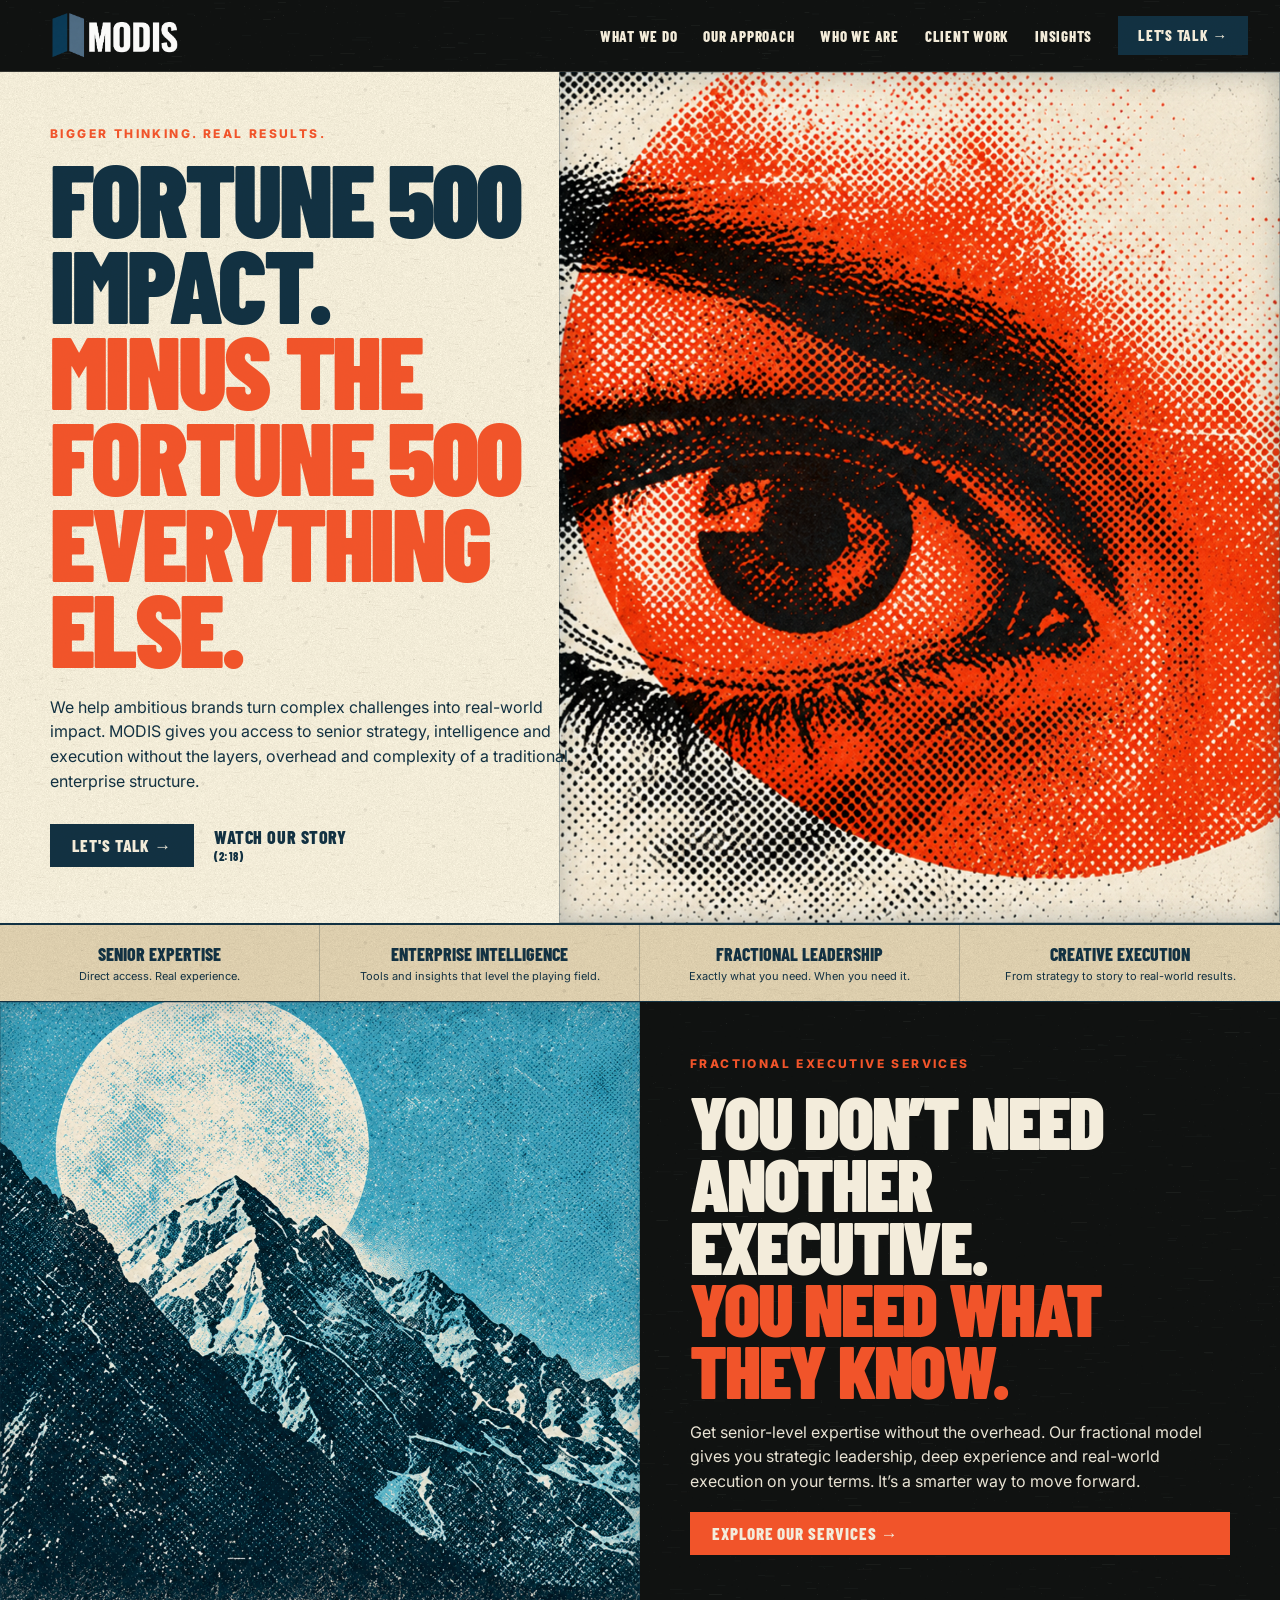
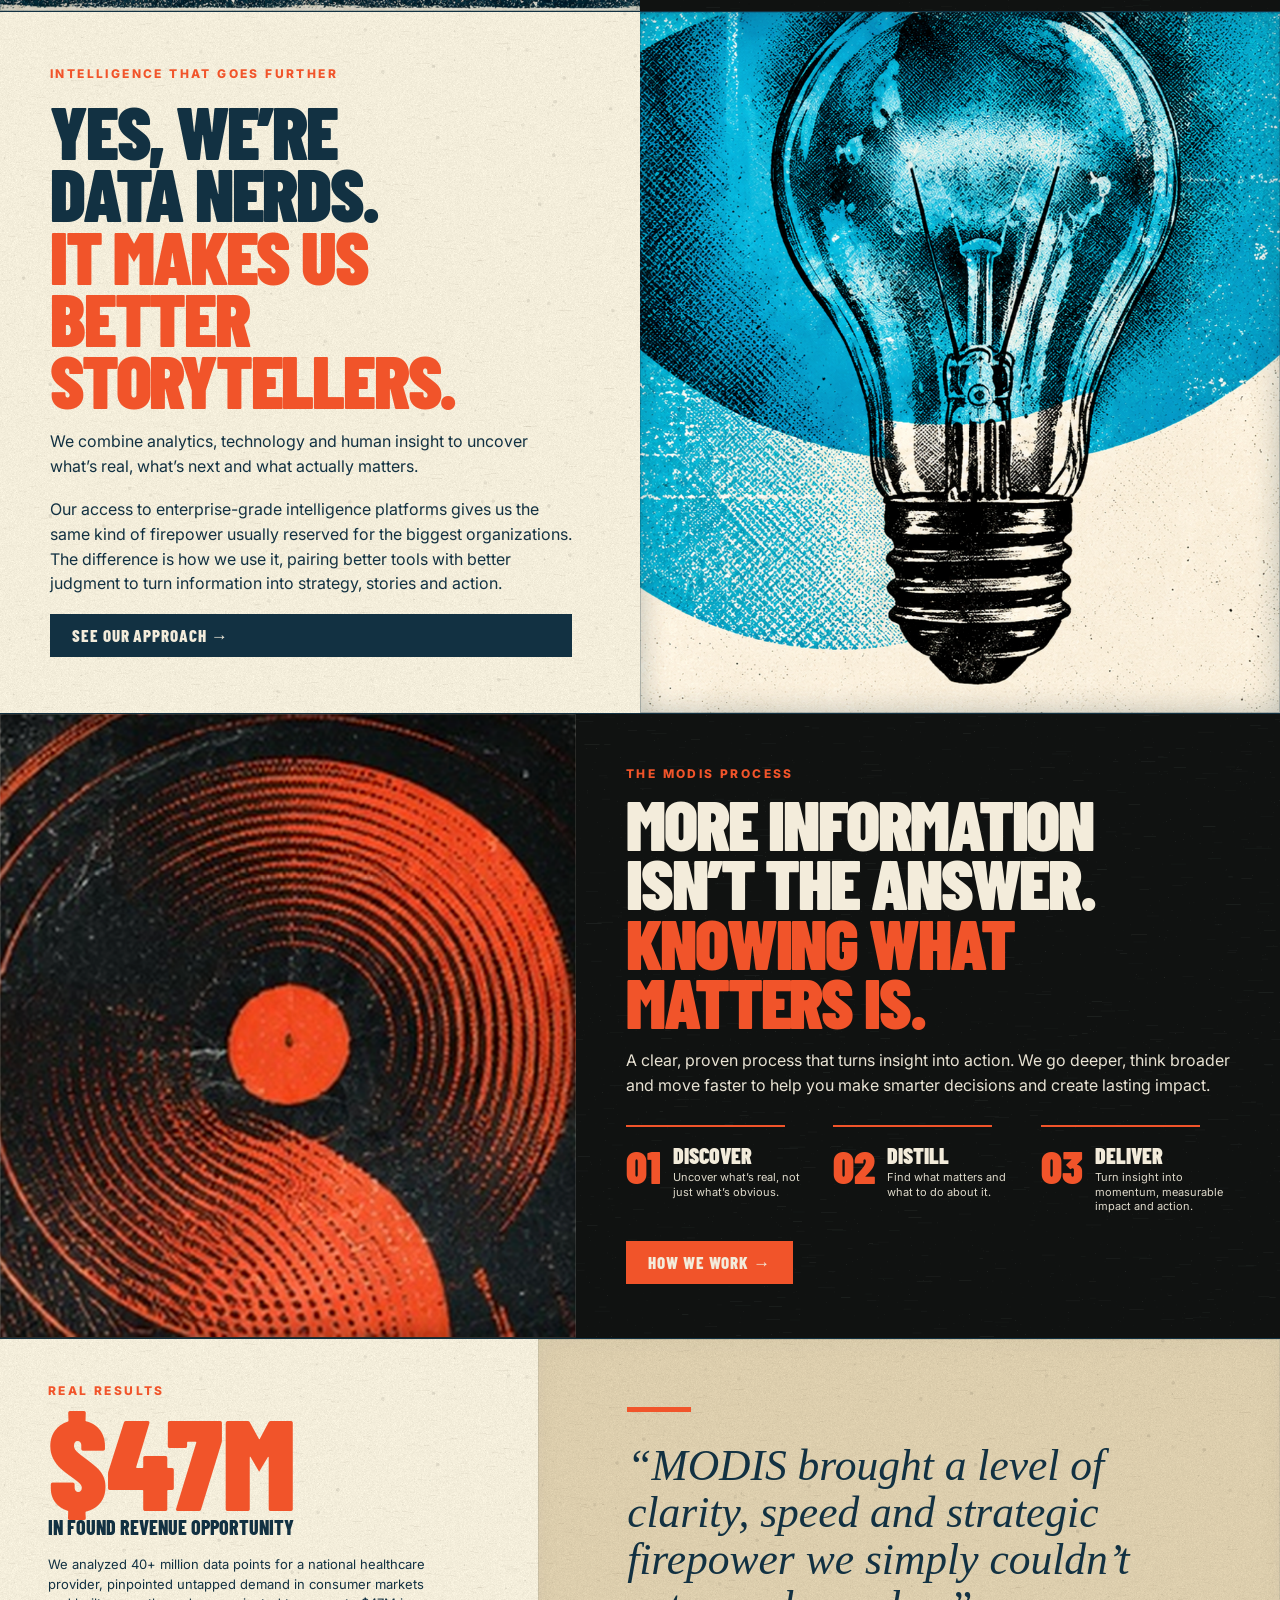
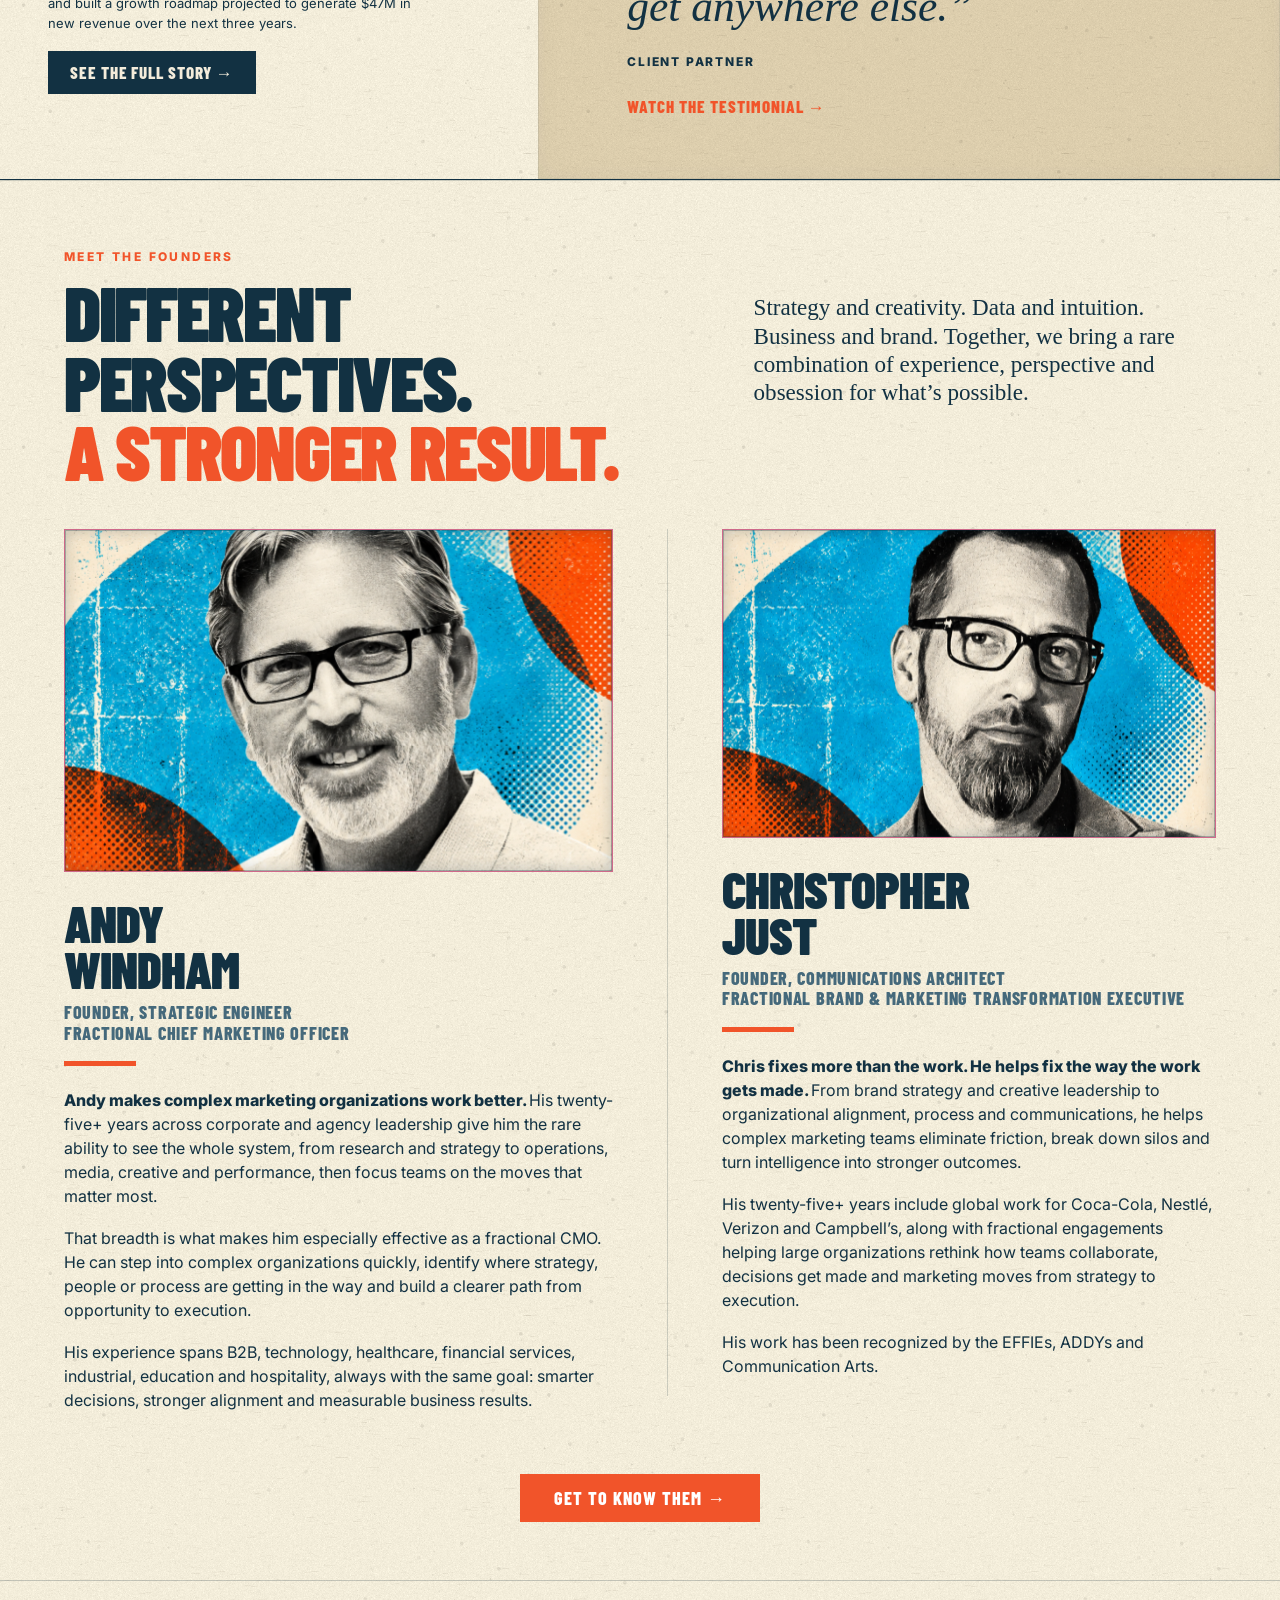
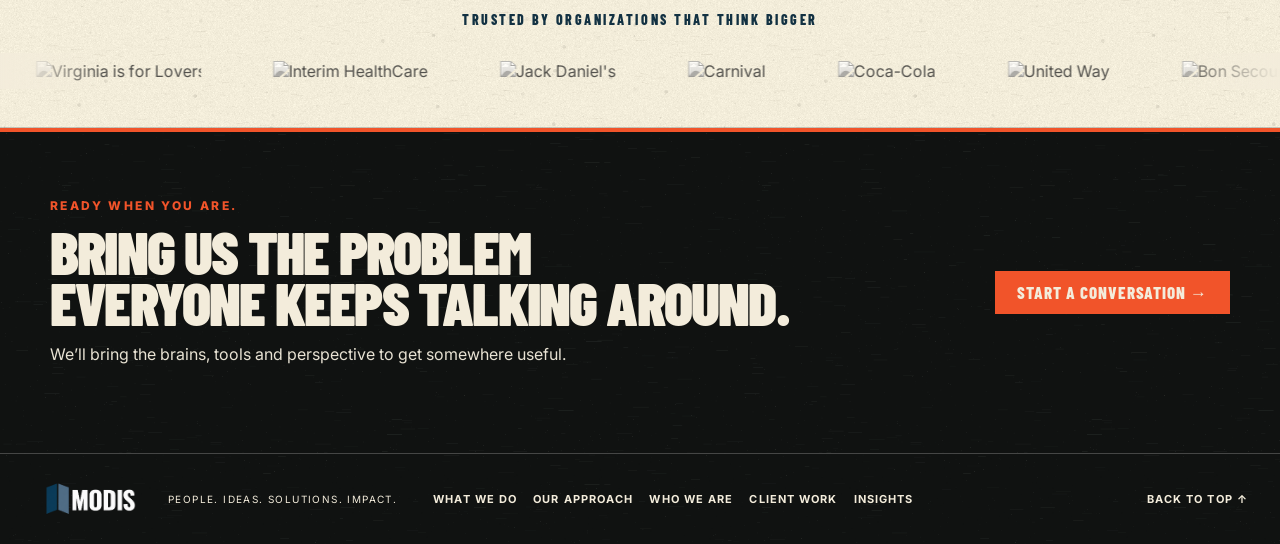
==== index.html @ 8034da1f "Initial MODIS dev site" ====
<!doctype html>
<html lang="en">

<head>
  <meta charset="utf-8">

  <meta
    name="viewport"
    content="width=device-width, initial-scale=1"
  >

  <meta
    name="description"
    content="MODIS gives organizations fractional access to senior expertise, enterprise intelligence and creative execution."
  >

  <title>MODIS | Intelligence. Real-World Impact.</title>

  <!-- FAVICON -->
  <link
    rel="icon"
    type="image/png"
    href="assets/favicon.png"
  >

  <link
    rel="apple-touch-icon"
    href="assets/favicon.png"
  >

  <!-- FONTS -->
  <link
    rel="preconnect"
    href="https://fonts.googleapis.com"
  >

  <link
    rel="preconnect"
    href="https://fonts.gstatic.com"
    crossorigin
  >

  <link
    href="https://fonts.googleapis.com/css2?family=Barlow+Condensed:wght@600;700;800;900&family=Inter:wght@400;500;600;700;800&display=swap"
    rel="stylesheet"
  >

  <link
    rel="stylesheet"
    href="styles.css"
  >
</head>


<body>

  <!-- =====================================
       HEADER
       ===================================== -->

  <header class="site-header">

    <a
      class="brand"
      href="#top"
    >
      <img
        src="assets/modis-logo-reversed.png"
        alt="MODIS"
      >
    </a>


    <button
      id="menu"
      class="menu-toggle"
      aria-label="Open menu"
      aria-expanded="false"
    >
      MENU
    </button>


    <nav class="site-nav">

      <a href="#services">
        WHAT WE DO
      </a>

      <a href="#approach">
        OUR APPROACH
      </a>

      <a href="#team">
        WHO WE ARE
      </a>

      <a href="#work">
        CLIENT WORK
      </a>

      <a href="#insights">
        INSIGHTS
      </a>

      <a
        class="btn small"
        href="#contact"
      >
        LET'S TALK →
      </a>

    </nav>

  </header>


  <main id="top">


    <!-- =====================================
         HERO
         ===================================== -->

    <section class="hero paper">

      <div class="hero-copy">

        <p class="kicker">
          BIGGER THINKING. REAL RESULTS.
        </p>

        <h1>
          FORTUNE 500<br>
          IMPACT.

          <span>
            MINUS THE FORTUNE 500<br>
            EVERYTHING ELSE.
          </span>
        </h1>

        <p>
          We help ambitious brands turn complex challenges into real-world impact.
          MODIS gives you access to senior strategy, intelligence and execution
          without the layers, overhead and complexity of a traditional enterprise
          structure.
        </p>

        <div class="actions">

          <a
            class="btn"
            href="#contact"
          >
            LET'S TALK →
          </a>

          <a
            class="watch"
            href="#about"
          >
            WATCH OUR STORY
            <small>(2:18)</small>
          </a>

        </div>

      </div>


      <div class="hero-visual-wrap">

        <div class="art-image hero-art">

          <div
            class="art-fill parallax"
            data-speed="0.11"
          ></div>

        </div>

      </div>

    </section>


    <!-- =====================================
         CAPABILITIES
         ===================================== -->

    <section class="capabilities paper">

      <div>
        <b>SENIOR EXPERTISE</b>
        <span>Direct access. Real experience.</span>
      </div>

      <div>
        <b>ENTERPRISE INTELLIGENCE</b>
        <span>Tools and insights that level the playing field.</span>
      </div>

      <div>
        <b>FRACTIONAL LEADERSHIP</b>
        <span>Exactly what you need. When you need it.</span>
      </div>

      <div>
        <b>CREATIVE EXECUTION</b>
        <span>From strategy to story to real-world results.</span>
      </div>

    </section>


    <!-- =====================================
         FRACTIONAL SERVICES
         ===================================== -->

    <section
      id="services"
      class="feature feature-right paper"
    >

      <div class="art-image mountain-art">

        <div
          class="art-fill parallax"
          data-speed="0.10"
        ></div>

      </div>


      <div class="feature-copy">

        <p class="kicker">
          FRACTIONAL EXECUTIVE SERVICES
        </p>

        <h2>
          YOU DON’T NEED<br>
          ANOTHER EXECUTIVE.

          <span>
            YOU NEED WHAT<br>
            THEY KNOW.
          </span>
        </h2>

        <p>
          Get senior-level expertise without the overhead. Our fractional model gives
          you strategic leadership, deep experience and real-world execution on your
          terms. It’s a smarter way to move forward.
        </p>

        <a
          class="btn"
          href="#team"
        >
          EXPLORE OUR SERVICES →
        </a>

      </div>

    </section>


    <!-- =====================================
         INTELLIGENCE
         ===================================== -->

    <section
      id="insights"
      class="feature feature-left paper data-section"
    >

      <div class="feature-copy">

        <p class="kicker">
          INTELLIGENCE THAT GOES FURTHER
        </p>

        <h2>
          YES, WE’RE<br>
          DATA NERDS.

          <span>
            IT MAKES US BETTER<br>
            STORYTELLERS.
          </span>
        </h2>

        <p>
          We combine analytics, technology and human insight to uncover what’s real,
          what’s next and what actually matters.
        </p>

        <p>
          Our access to enterprise-grade intelligence platforms gives us the same
          kind of firepower usually reserved for the biggest organizations. The
          difference is how we use it, pairing better tools with better judgment
          to turn information into strategy, stories and action.
        </p>

        <a
          class="btn"
          href="#approach"
        >
          SEE OUR APPROACH →
        </a>

      </div>


      <div class="art-image bulb-art">

        <div
          class="art-fill parallax"
          data-speed="0.09"
        ></div>

      </div>

    </section>


    <!-- =====================================
         PROCESS
         ===================================== -->

    <section
      id="approach"
      class="process dark"
    >

      <div class="art-image record-art">

        <div
          class="art-fill parallax"
          data-speed="0.075"
        ></div>

      </div>


      <div class="process-copy">

        <p class="kicker">
          THE MODIS PROCESS
        </p>

        <h2>
          MORE INFORMATION<br>
          ISN’T THE ANSWER.

          <span>
            KNOWING WHAT MATTERS IS.
          </span>
        </h2>

        <p class="intro">
          A clear, proven process that turns insight into action. We go deeper,
          think broader and move faster to help you make smarter decisions and
          create lasting impact.
        </p>


        <div class="steps">

          <article>
            <strong>01</strong>

            <div>
              <h3>DISCOVER</h3>
              <p>Uncover what’s real, not just what’s obvious.</p>
            </div>
          </article>


          <article>
            <strong>02</strong>

            <div>
              <h3>DISTILL</h3>
              <p>Find what matters and what to do about it.</p>
            </div>
          </article>


          <article>
            <strong>03</strong>

            <div>
              <h3>DELIVER</h3>
              <p>Turn insight into momentum, measurable impact and action.</p>
            </div>
          </article>

        </div>


        <a
          class="btn"
          href="#contact"
        >
          HOW WE WORK →
        </a>

      </div>

    </section>


    <!-- =====================================
         RESULTS
         ===================================== -->

    <section
      id="work"
      class="proof paper"
    >

      <div class="proof-stat">

        <p class="kicker">
          REAL RESULTS
        </p>

        <strong>
          $47M
        </strong>

        <b>
          IN FOUND REVENUE OPPORTUNITY
        </b>

        <p>
          We analyzed 40+ million data points for a national healthcare provider,
          pinpointed untapped demand in consumer markets and built a growth roadmap
          projected to generate $47M in new revenue over the next three years.
        </p>

        <a
          class="btn"
          href="#contact"
        >
          SEE THE FULL STORY →
        </a>

      </div>


      <blockquote>

        “MODIS brought a level of clarity, speed and strategic firepower
        we simply couldn’t get anywhere else.”

        <cite>
          CLIENT PARTNER
        </cite>

        <a
          class="testimonial-cta"
          href="#"
        >
          WATCH THE TESTIMONIAL →
        </a>

      </blockquote>

    </section>


    <!-- =====================================
         FOUNDERS
         ===================================== -->

    <section
      class="founders paper"
      id="team"
    >

      <div class="founders-intro">

        <div class="founders-head">

          <p class="kicker">
            MEET THE FOUNDERS
          </p>

          <h2>
            DIFFERENT PERSPECTIVES.

            <span>
              A STRONGER RESULT.
            </span>
          </h2>

        </div>


        <div class="founders-summary">

          <p>
            Strategy and creativity. Data and intuition. Business and brand.
            Together, we bring a rare combination of experience, perspective
            and obsession for what’s possible.
          </p>

        </div>

      </div>


      <div class="founders-grid">


        <!-- ANDY -->

        <article class="founder-card">

          <div class="founder-photo-wrap">

            <img
              src="assets/andy-windham.png"
              alt="Andy Windham"
              class="founder-photo parallax"
              data-speed="0.045"
            >

          </div>


          <div class="founder-copy">

            <h3>
              ANDY<br>
              WINDHAM
            </h3>

            <p class="founder-role">
              FOUNDER, STRATEGIC ENGINEER<br>
              FRACTIONAL CHIEF MARKETING OFFICER
            </p>

            <div class="accent-line"></div>

            <p>
              <strong>
                Andy makes complex marketing organizations work better.
              </strong>

              His twenty-five+ years across corporate and agency leadership give him
              the rare ability to see the whole system, from research and strategy
              to operations, media, creative and performance, then focus teams on
              the moves that matter most.
            </p>

            <p>
              That breadth is what makes him especially effective as a fractional
              CMO. He can step into complex organizations quickly, identify where
              strategy, people or process are getting in the way and build a clearer
              path from opportunity to execution.
            </p>

            <p>
              His experience spans B2B, technology, healthcare, financial services,
              industrial, education and hospitality, always with the same goal:
              smarter decisions, stronger alignment and measurable business results.
            </p>

          </div>

        </article>


        <!-- CHRISTOPHER -->

        <article class="founder-card">

          <div class="founder-photo-wrap">

            <img
              src="assets/christopher-just.png"
              alt="Christopher Just"
              class="founder-photo parallax"
              data-speed="0.045"
            >

          </div>


          <div class="founder-copy">

            <h3>
              CHRISTOPHER<br>
              JUST
            </h3>

            <p class="founder-role">
              FOUNDER, COMMUNICATIONS ARCHITECT<br>
              FRACTIONAL BRAND &amp; MARKETING TRANSFORMATION EXECUTIVE
            </p>

            <div class="accent-line"></div>

            <p>
              <strong>
                Chris fixes more than the work. He helps fix the way the work gets made.
              </strong>

              From brand strategy and creative leadership to organizational alignment,
              process and communications, he helps complex marketing teams eliminate
              friction, break down silos and turn intelligence into stronger outcomes.
            </p>

            <p>
              His twenty-five+ years include global work for Coca-Cola, Nestlé,
              Verizon and Campbell’s, along with fractional engagements helping large
              organizations rethink how teams collaborate, decisions get made and
              marketing moves from strategy to execution.
            </p>

            <p>
              His work has been recognized by the EFFIEs, ADDYs and Communication Arts.
            </p>

          </div>

        </article>

      </div>


      <div class="founders-cta-wrap">

        <a
          class="btn founders-cta"
          href="#about"
        >
          GET TO KNOW THEM →
        </a>

      </div>

    </section>


    <!-- =====================================
         TRUSTED BY / CONTINUOUS LOGO SCROLL
         ===================================== -->

    <section
      id="about"
      class="trust paper"
    >

      <p class="trust-title">
        TRUSTED BY ORGANIZATIONS THAT THINK BIGGER
      </p>


      <div class="logo-marquee">

        <div class="logo-track">

          <img
            src="https://images.squarespace-cdn.com/content/v1/6884064d2dcb3e091d69179d/d72bc3b0-26e4-4e10-8095-65aae11e7446/virginia-is-for-lovers-logo-z44zjjvpthr5h95c.png"
            alt="Virginia is for Lovers"
          >

          <img
            src="https://images.squarespace-cdn.com/content/v1/6884064d2dcb3e091d69179d/c733e18a-51a3-43ca-a308-68994d207d1c/interim-logo.png"
            alt="Interim HealthCare"
          >

          <img
            src="https://images.squarespace-cdn.com/content/v1/6884064d2dcb3e091d69179d/1122ce7e-f45c-4060-9a60-bf5783a3c6cd/2015-JDD-Logo-BLK.png"
            alt="Jack Daniel's"
          >

          <img
            src="https://images.squarespace-cdn.com/content/v1/6884064d2dcb3e091d69179d/77c53bce-d565-4333-bde3-8ecb68ecfe94/Carnival_Cruise_Lines_Logo.png"
            alt="Carnival"
          >

          <img
            src="https://images.squarespace-cdn.com/content/v1/6884064d2dcb3e091d69179d/da89a224-2348-4daa-bc9f-25018031f96b/coca-cola-logo-3349.png"
            alt="Coca-Cola"
          >

          <img
            src="https://images.squarespace-cdn.com/content/v1/6884064d2dcb3e091d69179d/86588a59-76d7-4088-9909-04eff9b7e10e/United-Way-Emblem.png"
            alt="United Way"
          >

          <img
            src="https://images.squarespace-cdn.com/content/v1/6884064d2dcb3e091d69179d/83e3f1e3-632d-48aa-89a4-9f62d0bc54c0/BS_Logo_RGB002-1660044886616.webp"
            alt="Bon Secours"
          >

          <img
            src="https://images.squarespace-cdn.com/content/v1/6884064d2dcb3e091d69179d/97975f25-d4f5-46d8-af0b-71db8578e540/bayer_Customer-Reference_Logo%402x.c7776b2128671d6d67a451fa175e6368e092e656.png"
            alt="Bayer"
          >

          <img
            src="https://images.squarespace-cdn.com/content/v1/6884064d2dcb3e091d69179d/472878fa-2d2d-46f9-978f-b3f5f9262e7d/Novonesis_Logo_Wordmark_Static_Moss_RGB.png"
            alt="Novonesis"
          >

          <img
            src="https://images.squarespace-cdn.com/content/v1/6884064d2dcb3e091d69179d/2f253ef5-b2f9-420d-a938-0c43e177a8d2/pngimg.com%2B-%2Bwalt_disney_PNG28.png"
            alt="Disney"
          >

          <img
            src="https://images.squarespace-cdn.com/content/v1/6884064d2dcb3e091d69179d/d7dbf4db-8afe-4097-b338-b015e5d42183/QHS_Logo_d78519138d_8ffaf55bb7.webp"
            alt="The Queen's Health Systems"
          >

          <img
            src="https://images.squarespace-cdn.com/content/v1/6884064d2dcb3e091d69179d/703596e2-c959-4c3c-b5fd-1406537546c2/southwest-airlines-logo.png"
            alt="Southwest"
          >

          <img
            src="https://images.squarespace-cdn.com/content/v1/6884064d2dcb3e091d69179d/9618da7a-3725-4b22-a285-7ca963965fed/UF-Health-email-signature-logo.png"
            alt="UF Health"
          >

          <img
            src="https://images.squarespace-cdn.com/content/v1/6884064d2dcb3e091d69179d/d7fbc195-10ad-4a13-84a8-7d5f4fd9d03c/Atlas-Metal-HR.webp"
            alt="Atlas Metal"
          >

          <img
            src="https://images.squarespace-cdn.com/content/v1/6884064d2dcb3e091d69179d/23f662c8-45b1-4e82-ae1a-1679370e88f3/uthsc-primary-centered-logo-4c.png"
            alt="University of Tennessee Health Science Center"
          >

          <img
            src="https://images.squarespace-cdn.com/content/v1/6884064d2dcb3e091d69179d/c201c609-862e-4a03-9f72-0c2b216f0149/lucite-international-new-logo.png"
            alt="Lucite International"
          >

          <img
            src="https://images.squarespace-cdn.com/content/v1/6884064d2dcb3e091d69179d/321105f2-6e43-4bad-8769-ab3573b586b4/RBC-Logo.png"
            alt="RBC"
          >

          <img
            src="https://images.squarespace-cdn.com/content/v1/6884064d2dcb3e091d69179d/b8d76290-b660-4129-a3bd-dc62b3698af4/SunTrust_Banks_logo.svg.png"
            alt="SunTrust"
          >

          <img
            src="https://images.squarespace-cdn.com/content/v1/6884064d2dcb3e091d69179d/8c6a58c3-334d-48fd-9138-57645274eccd/trp_logo_fullcolorpositive_rgb.png"
            alt="T. Rowe Price"
          >

          <img
            src="https://images.squarespace-cdn.com/content/v1/6884064d2dcb3e091d69179d/0d92788b-7260-4e1e-81c1-96988b3bd42d/Uber-Logo.wine.png"
            alt="Uber"
          >

          <img
            src="https://images.squarespace-cdn.com/content/v1/6884064d2dcb3e091d69179d/361b62d0-69b0-4f1b-ae6c-982a886d37c0/orange-purple.png"
            alt="Clemson University"
          >

        </div>

      </div>

    </section>


    <!-- =====================================
         CONTACT
         ===================================== -->

    <section
      id="contact"
      class="final dark"
    >

      <div>

        <p class="kicker">
          READY WHEN YOU ARE.
        </p>

        <h2>
          BRING US THE PROBLEM<br>
          EVERYONE KEEPS TALKING AROUND.
        </h2>

        <p>
          We’ll bring the brains, tools and perspective to get somewhere useful.
        </p>

      </div>


      <a
        class="btn"
        href="mailto:info@modismarketing.com"
      >
        START A CONVERSATION →
      </a>

    </section>

  </main>


  <!-- =====================================
       FOOTER
       ===================================== -->

  <footer class="site-footer dark">

    <img
      src="assets/modis-logo-reversed.png"
      alt="MODIS"
    >

    <span>
      PEOPLE. IDEAS. SOLUTIONS. IMPACT.
    </span>


    <div class="footer-links">

      <a href="#services">WHAT WE DO</a>

      <a href="#approach">OUR APPROACH</a>

      <a href="#team">WHO WE ARE</a>

      <a href="#work">CLIENT WORK</a>

      <a href="#insights">INSIGHTS</a>

    </div>


    <a
      class="back-top"
      href="#top"
    >
      BACK TO TOP ↑
    </a>

  </footer>


  <script src="scripts.js"></script>

</body>

</html>
---- styles.css ----
:root {
  --ink: #123142;
  --cta-blue: #123142;
  --cta-blue-hover: #1b4358;

  --orange: #f1542a;

  --paper: #f3ecdb;
  --paper-deep: #eee5d2;

  /* warmer quote panel */
  --testimonial: #e7ddca;

  --black: #111514;

  --rule: rgba(16, 40, 50, .22);
}


/* =========================================
   GLOBAL
   ========================================= */

* {
  box-sizing: border-box;
}

html {
  scroll-behavior: smooth;
}

body {
  margin: 0;

  color: var(--ink);

  background-color: var(--paper);
  background-image: url("assets/paper-texture.png");
  background-repeat: repeat;
  background-size: 720px 720px;

  font-family: Inter, Arial, sans-serif;
}

body::after {
  content: "";

  position: fixed;
  inset: 0;

  z-index: 100;

  pointer-events: none;

  opacity: .08;

  background-image: url("assets/paper-texture.png");
  background-size: 760px 760px;

  mix-blend-mode: multiply;
}

.paper {
  background-color: var(--paper);
  background-image: url("assets/paper-texture.png");
  background-repeat: repeat;
  background-size: 720px 720px;
}

.dark {
  color: var(--paper);

  background-color: var(--black);
  background-image: url("assets/dark-print-texture.png");
  background-repeat: repeat;
  background-size: 700px 700px;
}

p {
  margin: 0 0 18px;
}

.kicker {
  margin: 0 0 14px;

  color: var(--orange);

  font-size: 12px;
  font-weight: 800;
  line-height: 1;

  letter-spacing: .2em;
}


/* =========================================
   TYPOGRAPHY
   ========================================= */

h1,
h2,
h3 {
  font-family: "Barlow Condensed", Impact, sans-serif;
}

h1,
h2 {
  margin: .08em 0 .24em;

  font-weight: 900;
  line-height: .84;

  letter-spacing: -.03em;
  text-transform: uppercase;
}

h1 {
  font-size: clamp(72px, 8vw, 132px);
}

h2 {
  font-size: clamp(56px, 5.8vw, 92px);
}

h1,
.feature-copy h2,
.proof-stat b {
  color: var(--cta-blue);
}

h1 span,
h2 span {
  display: block;

  color: var(--orange);
}


/* =========================================
   BUTTONS
   ========================================= */

.btn {
  display: inline-block;

  padding: 13px 22px;

  color: var(--paper) !important;

  background: var(--cta-blue);

  border: 0;

  text-decoration: none;

  font-family: "Barlow Condensed", sans-serif;

  font-size: 17px;
  font-weight: 800;
  line-height: 1;

  letter-spacing: .055em;

  transition: background-color .2s ease;
}

.btn:hover {
  background: var(--cta-blue-hover);
}

.btn.small {
  padding: 12px 20px;
}

.dark .btn,
#services .btn {
  background: var(--orange);
}

.dark .btn:hover,
#services .btn:hover {
  background: #ff6944;
}


/* =========================================
   HEADER
   ========================================= */

.site-header {
  position: sticky;

  top: 0;

  z-index: 50;

  display: flex;
  align-items: center;

  height: 72px;

  padding: 8px 32px;

  background-color: var(--black);
  background-image: url("assets/dark-print-texture.png");
  background-repeat: repeat;
  background-size: 700px 700px;

  border-bottom: 1px solid rgba(245, 239, 223, .16);
}

.brand img {
  display: block;

  width: 164px;

  background: transparent;
}

.site-nav {
  display: flex;
  align-items: center;

  gap: 26px;

  margin-left: auto;
}

.site-nav a,
.menu-toggle {
  color: var(--paper);

  text-decoration: none;

  font-family: "Barlow Condensed", sans-serif;

  font-size: 15px;
  font-weight: 800;

  letter-spacing: .05em;
}

.site-nav > a:not(.btn):hover {
  color: var(--orange);
}

.menu-toggle {
  display: none;

  margin-left: auto;

  background: transparent;
  border: 0;
}


/* =========================================
   HERO
   ========================================= */

.hero {
  display: grid;

  grid-template-columns: 48% 52%;

  min-height: 780px;

  overflow: hidden;

  border-bottom: 1px solid var(--ink);
}

.hero-copy {
  position: relative;

  z-index: 2;

  align-self: center;

  padding: 56px 42px 56px 50px;
}

.hero-copy > p:not(.kicker) {
  max-width: 570px;

  font-size: 16px;
  line-height: 1.55;
}

.actions {
  display: flex;

  align-items: center;
  flex-wrap: wrap;

  gap: 20px;

  margin-top: 30px;
}

.watch {
  color: var(--cta-blue);

  text-decoration: none;

  font-family: "Barlow Condensed", sans-serif;

  font-size: 18px;
  font-weight: 800;
  line-height: 1;

  letter-spacing: .03em;
}

.watch small {
  display: block;

  margin-top: 4px;

  font-size: 12px;
}

.hero-visual-wrap {
  position: relative;

  display: block;

  overflow: visible;
}

.hero-art {
  width: calc(100% + 55px);

  min-height: 100%;

  margin-left: -55px;
}


/* =========================================
   ART / PARALLAX
   ========================================= */

.art-image {
  position: relative;

  min-height: 100%;

  overflow: hidden;
}

.art-fill {
  position: absolute;

  inset: -5%;

  width: 110%;
  height: 110%;

  background-repeat: no-repeat;
  background-size: cover;
  background-position: center;

  transform: translate3d(0, 0, 0);

  will-change: transform;

  filter:
    contrast(1.03)
    saturate(.96);
}

.art-image::after {
  content: "";

  position: absolute;

  inset: 0;

  z-index: 2;

  pointer-events: none;

  opacity: .12;

  background-image: url("assets/paper-texture.png");
  background-repeat: repeat;
  background-size: 700px 700px;

  mix-blend-mode: multiply;
}

.hero-art .art-fill {
  background-image: url("assets/hero-eye-hires.png");

  background-position: 44% 46%;
}

.mountain-art .art-fill {
  background-image: url("assets/mountain-hires.png");

  background-position: 48% 50%;
}

.bulb-art .art-fill {
  background-image: url("assets/bulb-hires.png");

  background-position: 50% 48%;
}

.record-art .art-fill {
  background-image: url("assets/record-clean.png");

  background-position: 50% 50%;
}


/* =========================================
   LARGE IMAGE PANEL DEPTH
   ========================================= */

.hero-art,
.mountain-art,
.bulb-art,
.record-art {
  position: relative;
}

.hero-art::before,
.mountain-art::before,
.bulb-art::before,
.record-art::before {
  content: "";

  position: absolute;

  inset: 0;

  z-index: 5;

  pointer-events: none;

  box-shadow:
    inset 0 0 0 1px rgba(18, 49, 66, .24),
    inset 0 0 28px rgba(18, 49, 66, .28);
}

.record-art::before {
  box-shadow:
    inset 0 0 0 1px rgba(243, 236, 219, .12),
    inset 0 0 30px rgba(0, 0, 0, .38);
}


/* =========================================
   CAPABILITIES
   ========================================= */

.capabilities {
  display: grid;
  grid-template-columns: repeat(4, 1fr);

  background-color: var(--testimonial);
  background-image: url("assets/paper-texture.png");
  background-repeat: repeat;
  background-size: 720px 720px;
  background-blend-mode: multiply;

  border-top: 1px solid var(--ink);
  border-bottom: 1px solid var(--ink);
}

.capabilities div {
  padding: 18px 20px;

  text-align: center;

  border-right: 1px solid var(--rule);
}

.capabilities div:last-child {
  border-right: 0;
}

.capabilities b {
  display: block;

  color: var(--cta-blue);

  font-family: "Barlow Condensed", sans-serif;
  font-size: 18px;
  font-weight: 800;
}

.capabilities span {
  display: block;

  margin-top: 4px;

  color: var(--cta-blue);

  font-size: 11px;
  line-height: 1.3;
}


/* =========================================
   FEATURE SECTIONS
   ========================================= */

.feature {
  display: grid;

  grid-template-columns: 1fr 1fr;

  min-height: 600px;

  border-bottom: 1px solid var(--ink);
}

.feature-copy {
  align-self: stretch;

  display: flex;

  flex-direction: column;
  justify-content: center;

  padding: 56px 50px;
}

.feature-copy p:not(.kicker) {
  max-width: 620px;

  font-size: 16px;
  line-height: 1.55;
}

.data-section .feature-copy {
  padding-right: 68px;
}


/* =========================================
   DESKTOP INTELLIGENCE SECTION
   COPY LEFT / BULB RIGHT
   ========================================= */

.data-section {
  display: grid;

  grid-template-columns: 1fr 1fr;
}

.data-section .feature-copy {
  grid-column: 1;
  grid-row: 1;
}

.data-section .bulb-art {
  grid-column: 2;
  grid-row: 1;
}


/* =========================================
   FRACTIONAL DARK SECTION
   ========================================= */

#services .feature-copy {
  color: var(--paper);

  background-color: var(--black);
  background-image: url("assets/dark-print-texture.png");
  background-repeat: repeat;
  background-size: 700px 700px;
}

#services .feature-copy h2 {
  color: var(--paper);
}

#services .feature-copy h2 span {
  color: var(--orange);
}

#services .feature-copy p:not(.kicker) {
  color: rgba(245, 239, 223, .94);
}


/* =========================================
   PROCESS
   ========================================= */

.process {
  display: grid;

  grid-template-columns: 45% 55%;

  min-height: 590px;

  border-bottom: 1px solid var(--ink);
}

.process-copy {
  align-self: center;

  padding: 54px 50px;
}

.process-copy h2 {
  color: var(--paper);

  font-size: clamp(54px, 5.5vw, 84px);
}

.process-copy .intro {
  max-width: 620px;

  color: rgba(245, 239, 223, .94);

  font-size: 16px;
  line-height: 1.55;
}

.steps {
  display: grid;

  grid-template-columns: repeat(3, 1fr);

  gap: 18px;

  margin: 28px 0;
}

.steps article {
  position: relative;

  display: grid;

  grid-template-columns: auto 1fr;

  gap: 12px;

  padding-top: 18px;
}

.steps article::before {
  content: "";

  position: absolute;

  top: 0;
  left: 0;

  width: 84%;
  height: 2px;

  background: var(--orange);
}

.steps strong {
  color: var(--orange);

  font-family: "Barlow Condensed", sans-serif;

  font-size: 46px;
  font-weight: 900;
  line-height: 1;
}

.steps h3 {
  margin: 1px 0 4px;

  color: var(--paper);

  font-size: 22px;
  font-weight: 900;
  line-height: 1;
}

.steps p {
  margin: 0;

  color: rgba(245, 239, 223, .9);

  font-size: 11px;
  line-height: 1.3;
}


/* =========================================
   RESULTS
   ========================================= */

.proof {
  display: grid;

  grid-template-columns: 42% 58%;

  align-items: stretch;

  border-bottom: 1px solid var(--ink);
}

.proof-stat {
  padding: 46px 48px;
}

.proof-stat strong {
  display: block;

  color: var(--orange);

  font-family: "Barlow Condensed", sans-serif;

  font-size: clamp(92px, 10vw, 150px);
  font-weight: 900;
  line-height: .78;
}

.proof-stat b {
  display: block;

  margin: 6px 0 18px;

  font-family: "Barlow Condensed", sans-serif;

  font-size: 20px;
  font-weight: 800;
  line-height: 1;
}

.proof-stat p:not(.kicker) {
  max-width: 390px;

  font-size: 13px;
  line-height: 1.5;
}

.proof blockquote {
  position: relative;

  display: flex;

  flex-direction: column;
  justify-content: center;

  margin: 0;

  padding: 68px 8vw 64px 7vw;

  color: var(--cta-blue);

  background-color: var(--testimonial);
  background-image: url("assets/paper-texture.png");
  background-repeat: repeat;
  background-size: 720px 720px;
  background-blend-mode: multiply;

  box-shadow:
    inset 0 0 0 1px rgba(18, 49, 66, .08),
    inset 0 0 30px rgba(18, 49, 66, .04);

  font-family: Georgia, "Times New Roman", serif;

  font-size: clamp(36px, 3.4vw, 58px);
  font-style: italic;
  line-height: 1.08;
}

.proof blockquote::before {
  content: "";

  display: block;

  width: 64px;
  height: 5px;

  margin-bottom: 30px;

  background: var(--orange);
}

.proof cite {
  display: block;

  margin-top: 26px;

  color: var(--cta-blue);

  font-family: Inter, sans-serif;

  font-size: 12px;
  font-style: normal;
  font-weight: 800;

  letter-spacing: .15em;
}

.testimonial-cta {
  display: inline-block;

  align-self: flex-start;

  margin-top: 28px;

  color: var(--orange);

  text-decoration: none;

  font-family: "Barlow Condensed", sans-serif;

  font-size: 17px;
  font-style: normal;
  font-weight: 800;

  letter-spacing: .06em;
}

.testimonial-cta:hover {
  text-decoration: underline;
}


/* =========================================
   FOUNDERS
   ========================================= */

.founders {
  padding: 70px 5vw 48px;

  border-top: 1px solid rgba(16, 40, 50, .18);
}

.founders-intro {
  display: grid;

  grid-template-columns: 1.15fr .85fr;

  gap: 64px;

  align-items: start;

  margin-bottom: 44px;
}

.founders-head h2 {
  margin: 0;

  color: var(--cta-blue);

  font-size: clamp(58px, 6vw, 96px);
  line-height: .9;
}

.founders-head h2 span {
  color: var(--orange);
}

.founders-summary {
  padding-top: 42px;
}

.founders-summary p {
  max-width: 560px;

  margin: 0;

  color: var(--cta-blue);

  font-family: Georgia, "Times New Roman", serif;

  font-size: clamp(22px, 1.8vw, 32px);
  line-height: 1.22;
}

.founders-grid {
  display: grid;

  grid-template-columns: repeat(2, minmax(0, 1fr));

  gap: 54px;

  align-items: start;
}

.founder-card {
  display: block;

  min-width: 0;
}

.founder-card + .founder-card {
  padding-left: 54px;

  border-left: 1px solid rgba(16, 40, 50, .18);
}


/* =========================================
   FOUNDER IMAGE BOXES
   ========================================= */

.founder-photo-wrap {
  position: relative;

  width: 100%;
  max-width: 560px;

  aspect-ratio: 16 / 10;

  overflow: hidden;

  margin: 0 0 28px;

  background: #ef7396;

  border: 1px solid rgba(18, 49, 66, .15);
}

.founder-photo-wrap::before {
  content: "";

  position: absolute;

  inset: 0;

  z-index: 5;

  pointer-events: none;

  box-shadow:
    inset 0 0 0 1px rgba(18, 49, 66, .28),
    inset 0 0 16px rgba(18, 49, 66, .26);
}

.founder-photo-wrap::after {
  content: "";

  position: absolute;

  inset: 0;

  z-index: 4;

  pointer-events: none;

  opacity: .08;

  background-image: url("assets/paper-texture.png");
  background-size: 520px 520px;

  mix-blend-mode: multiply;
}

.founder-photo {
  display: block;

  width: 100%;
  height: 112%;

  max-width: none;
  max-height: none;

  object-fit: cover;

  object-position: center 12%;

  transform: translate3d(0, 0, 0);

  will-change: transform;
}

.founder-card:first-child .founder-photo {
  object-position: center 14%;
}

.founder-card:last-child .founder-photo {
  object-position: center 10%;
}


/* =========================================
   FOUNDER COPY
   ========================================= */

.founder-copy {
  max-width: 620px;
}

.founder-copy h3 {
  margin: 0 0 10px;

  color: var(--cta-blue);

  font-size: clamp(46px, 4vw, 66px);
  font-weight: 900;
  line-height: .9;

  letter-spacing: -.02em;

  text-transform: uppercase;
}

.founder-role {
  max-width: 580px;

  margin: 0;

  color: #45697b;

  font-family: "Barlow Condensed", sans-serif;

  font-size: 18px;
  font-weight: 800;
  line-height: 1.15;

  letter-spacing: .04em;

  text-transform: uppercase;
}

.accent-line {
  width: 72px;
  height: 5px;

  margin: 18px 0 22px;

  background: var(--orange);
}

.founder-copy p:not(.founder-role) {
  max-width: 610px;

  margin: 0 0 18px;

  color: var(--cta-blue);

  font-size: 16px;
  line-height: 1.5;
}

.founder-copy strong {
  font-weight: 800;
}


/* =========================================
   FOUNDER CTA
   ========================================= */

.founders-cta-wrap {
  display: flex;

  justify-content: center;

  padding: 44px 0 10px;
}

.founders-cta {
  padding: 15px 34px;

  color: #fff !important;

  background: var(--orange) !important;

  font-size: 18px;
}

.founders-cta:hover {
  background: #ff6944 !important;
}


/* =========================================
   TRUSTED BY / LOGO MARQUEE
   ========================================= */

.trust {
  width: 100%;

  overflow: hidden;

  padding: 32px 0 38px;

  border-top: 1px solid var(--rule);
  border-bottom: 1px solid var(--rule);
}

.trust-title {
  margin: 0 0 26px;

  padding: 0 24px;

  color: var(--cta-blue);

  text-align: center;

  font-family: "Barlow Condensed", sans-serif;

  font-size: 14px;
  font-weight: 800;
  line-height: 1;

  letter-spacing: .18em;

  text-transform: uppercase;
}

.logo-marquee {
  position: relative;

  width: 100%;

  overflow: hidden;

  white-space: nowrap;
}

.logo-marquee::before,
.logo-marquee::after {
  content: "";

  position: absolute;

  top: 0;
  bottom: 0;

  z-index: 4;

  width: 100px;

  pointer-events: none;
}

.logo-marquee::before {
  left: 0;

  background:
    linear-gradient(
      to right,
      var(--paper) 0%,
      rgba(243, 236, 219, 0) 100%
    );
}

.logo-marquee::after {
  right: 0;

  background:
    linear-gradient(
      to left,
      var(--paper) 0%,
      rgba(243, 236, 219, 0) 100%
    );
}

.logo-track {
  display: flex;

  flex-direction: row;
  flex-wrap: nowrap;

  align-items: center;

  width: max-content;
  min-width: max-content;

  gap: 72px;

  padding: 8px 36px;

  animation:
    modisLogoScroll
    50s
    linear
    infinite;

  will-change: transform;
}

.logo-track img {
  display: block;

  flex: 0 0 auto;

  width: auto;
  height: auto;

  max-width: 165px;
  max-height: 58px;

  object-fit: contain;

  opacity: .76;

  filter:
    grayscale(1)
    saturate(0)
    contrast(1.12);

  transition:
    opacity .25s ease,
    filter .25s ease,
    transform .25s ease;
}

.logo-track img:hover {
  opacity: 1;

  filter:
    grayscale(0)
    saturate(1)
    contrast(1);

  transform: scale(1.05);
}

.logo-marquee:hover .logo-track {
  animation-play-state: paused;
}

@keyframes modisLogoScroll {
  from {
    transform: translate3d(0, 0, 0);
  }

  to {
    transform: translate3d(-50%, 0, 0);
  }
}


/* =========================================
   CONTACT
   ========================================= */

.final {
  display: flex;

  justify-content: space-between;
  align-items: center;

  gap: 42px;

  padding: 68px 50px;

  border-top: 4px solid var(--orange);
}

.final h2 {
  max-width: 820px;

  color: var(--paper);

  font-size: clamp(44px, 4.7vw, 74px);
}

.final p:not(.kicker) {
  color: rgba(245, 239, 223, .94);

  font-size: 16px;
  line-height: 1.55;
}


/* =========================================
   FOOTER
   ========================================= */

.site-footer {
  display: flex;

  align-items: center;

  gap: 20px;

  padding: 26px 32px;

  border-top: 1px solid rgba(255, 255, 255, .22);
}

.site-footer img {
  width: 116px;

  background: transparent;
}

.site-footer span {
  font-size: 10px;

  letter-spacing: .14em;
}

.footer-links {
  display: flex;

  flex-wrap: wrap;

  gap: 16px;

  margin-left: 16px;
}

.footer-links a,
.back-top {
  color: var(--paper);

  text-decoration: none;

  font-size: 11px;
  font-weight: 700;

  letter-spacing: .1em;
}

.back-top {
  margin-left: auto;
}


/* =========================================
   TABLET
   ========================================= */

@media (max-width: 1100px) {

  .site-nav {
    gap: 18px;
  }


  .hero {
    grid-template-columns: 1fr;
  }


  .hero-art {
    width: 100%;

    margin-left: 0;

    min-height: 500px;
  }


  .feature,
  .process,
  .proof {
    grid-template-columns: 1fr;
  }


  /* SERVICES IMAGE FIRST */

  .feature-right .art-image {
    order: 1;
  }

  .feature-right .feature-copy {
    order: 2;
  }


  /*
    IMPORTANT:
    DO NOT reorder .data-section here.

    This preserves:
    COPY LEFT / BULB RIGHT
    until the mobile breakpoint.
  */


  .art-image {
    min-height: 420px;
  }


  .steps {
    grid-template-columns: 1fr;
  }


  .proof blockquote {
    border-top: 1px solid var(--rule);
  }


  .founders-intro {
    grid-template-columns: 1fr;

    gap: 20px;
  }


  .founders-summary {
    padding-top: 0;
  }


  .founders-grid {
    gap: 36px;
  }


  .founder-card + .founder-card {
    padding-left: 36px;
  }

}


/* =========================================
   MOBILE
   ========================================= */

@media (max-width: 820px) {

  .site-header {
    height: 68px;

    padding: 8px 18px;
  }


  .brand img {
    width: 128px;
  }


  .menu-toggle {
    display: block;
  }


  .site-nav {
    position: absolute;

    top: 68px;

    left: 0;
    right: 0;

    display: none;

    flex-direction: column;

    align-items: flex-start;

    gap: 18px;

    padding: 22px 18px 26px;

    background: var(--black);

    border-bottom:
      1px solid rgba(255, 255, 255, .18);
  }


  .site-nav.open {
    display: flex;
  }


  .hero-copy,
  .feature-copy,
  .process-copy,
  .proof-stat,
  .proof blockquote,
  .final {
    padding-left: 24px;
    padding-right: 24px;
  }


  .hero-copy,
  .feature-copy,
  .process-copy {
    padding-top: 42px;
    padding-bottom: 42px;
  }


  .hero-art {
    min-height: 400px;
  }


  .capabilities {
    grid-template-columns: 1fr 1fr;
  }


  .capabilities div:nth-child(2) {
    border-right: 0;
  }


  .capabilities div:nth-child(-n+2) {
    border-bottom: 1px solid var(--rule);
  }


  .feature,
  .process,
  .proof {
    grid-template-columns: 1fr;
  }


  .art-image {
    min-height: 360px;
  }


  /* =====================================
     MOBILE INTELLIGENCE SECTION
     BULB FIRST / COPY SECOND
     ===================================== */

  .data-section {
    display: flex !important;

    flex-direction: column !important;
  }


  .data-section .bulb-art {
    order: 1 !important;

    min-height: 320px;
  }


  .data-section .feature-copy {
    order: 2 !important;

    padding-right: 24px;
  }


  /* =====================================
     RESULTS
     ===================================== */

  .proof blockquote {
    padding-top: 50px;
    padding-bottom: 50px;

    font-size:
      clamp(
        34px,
        9vw,
        48px
      );
  }


  /* =====================================
     FOUNDERS
     ===================================== */

  .founders {
    padding: 48px 24px 34px;
  }


  .founders-grid {
    grid-template-columns: 1fr;
  }


  .founder-card + .founder-card {
    margin-top: 12px;

    padding-top: 42px;
    padding-left: 0;

    border-top:
      1px solid rgba(16, 40, 50, .18);

    border-left: 0;
  }


  .founder-photo-wrap {
    max-width: 100%;

    aspect-ratio: 4 / 3;
  }


  /* =====================================
     LOGO MARQUEE
     ===================================== */

  .trust {
    padding: 26px 0 30px;
  }


  .trust-title {
    padding: 0 20px;

    font-size: 12px;
    line-height: 1.2;
  }


  .logo-track {
    flex-wrap: nowrap;

    gap: 42px;

    padding: 6px 24px;

    animation-duration: 42s;
  }


  .logo-track img {
    flex: 0 0 auto;

    max-width: 130px;
    max-height: 48px;
  }


  .logo-marquee::before,
  .logo-marquee::after {
    width: 48px;
  }


  /* =====================================
     CONTACT
     ===================================== */

  .final {
    display: block;

    padding-top: 52px;
    padding-bottom: 52px;
  }


  .final .btn {
    margin-top: 18px;
  }


  /* =====================================
     FOOTER
     ===================================== */

  .site-footer {
    flex-wrap: wrap;

    gap: 14px;

    padding: 22px 18px;
  }


  .footer-links {
    margin-left: 0;
  }


  .back-top {
    margin-left: 0;
  }

}
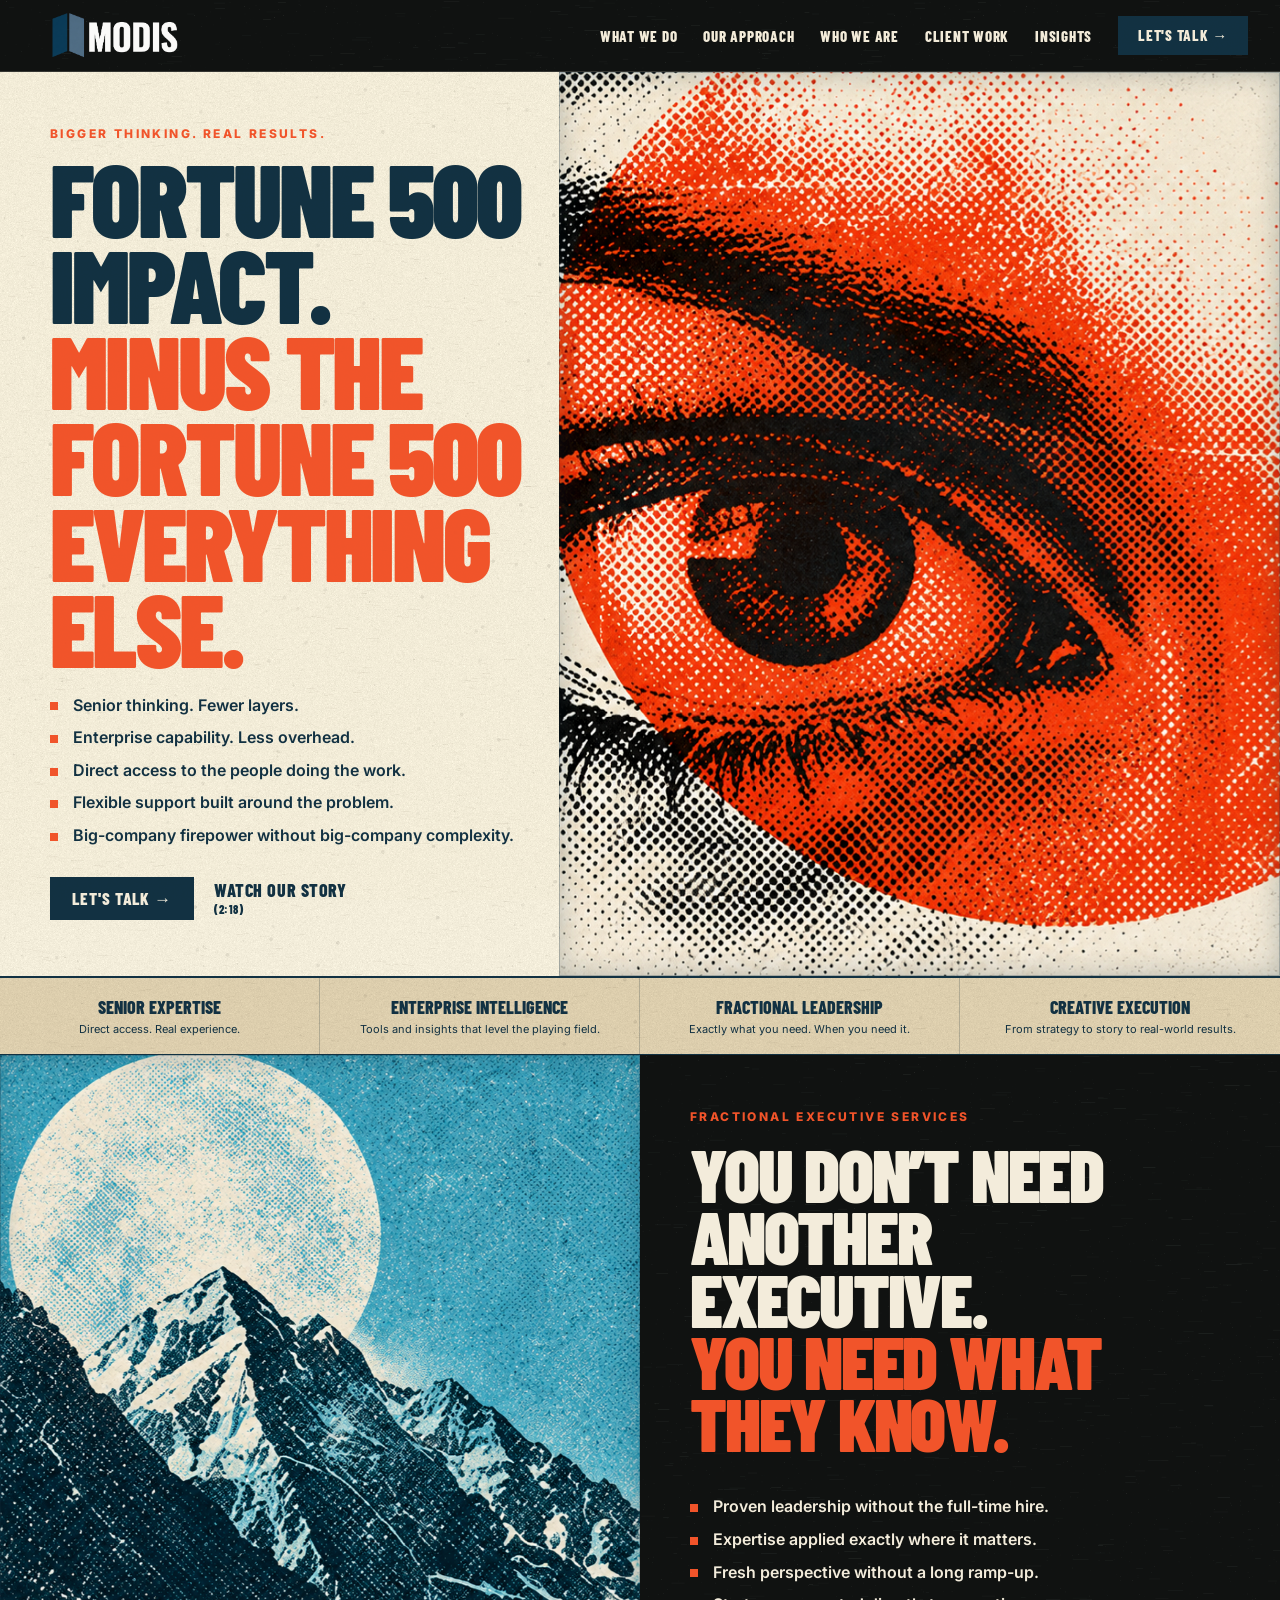
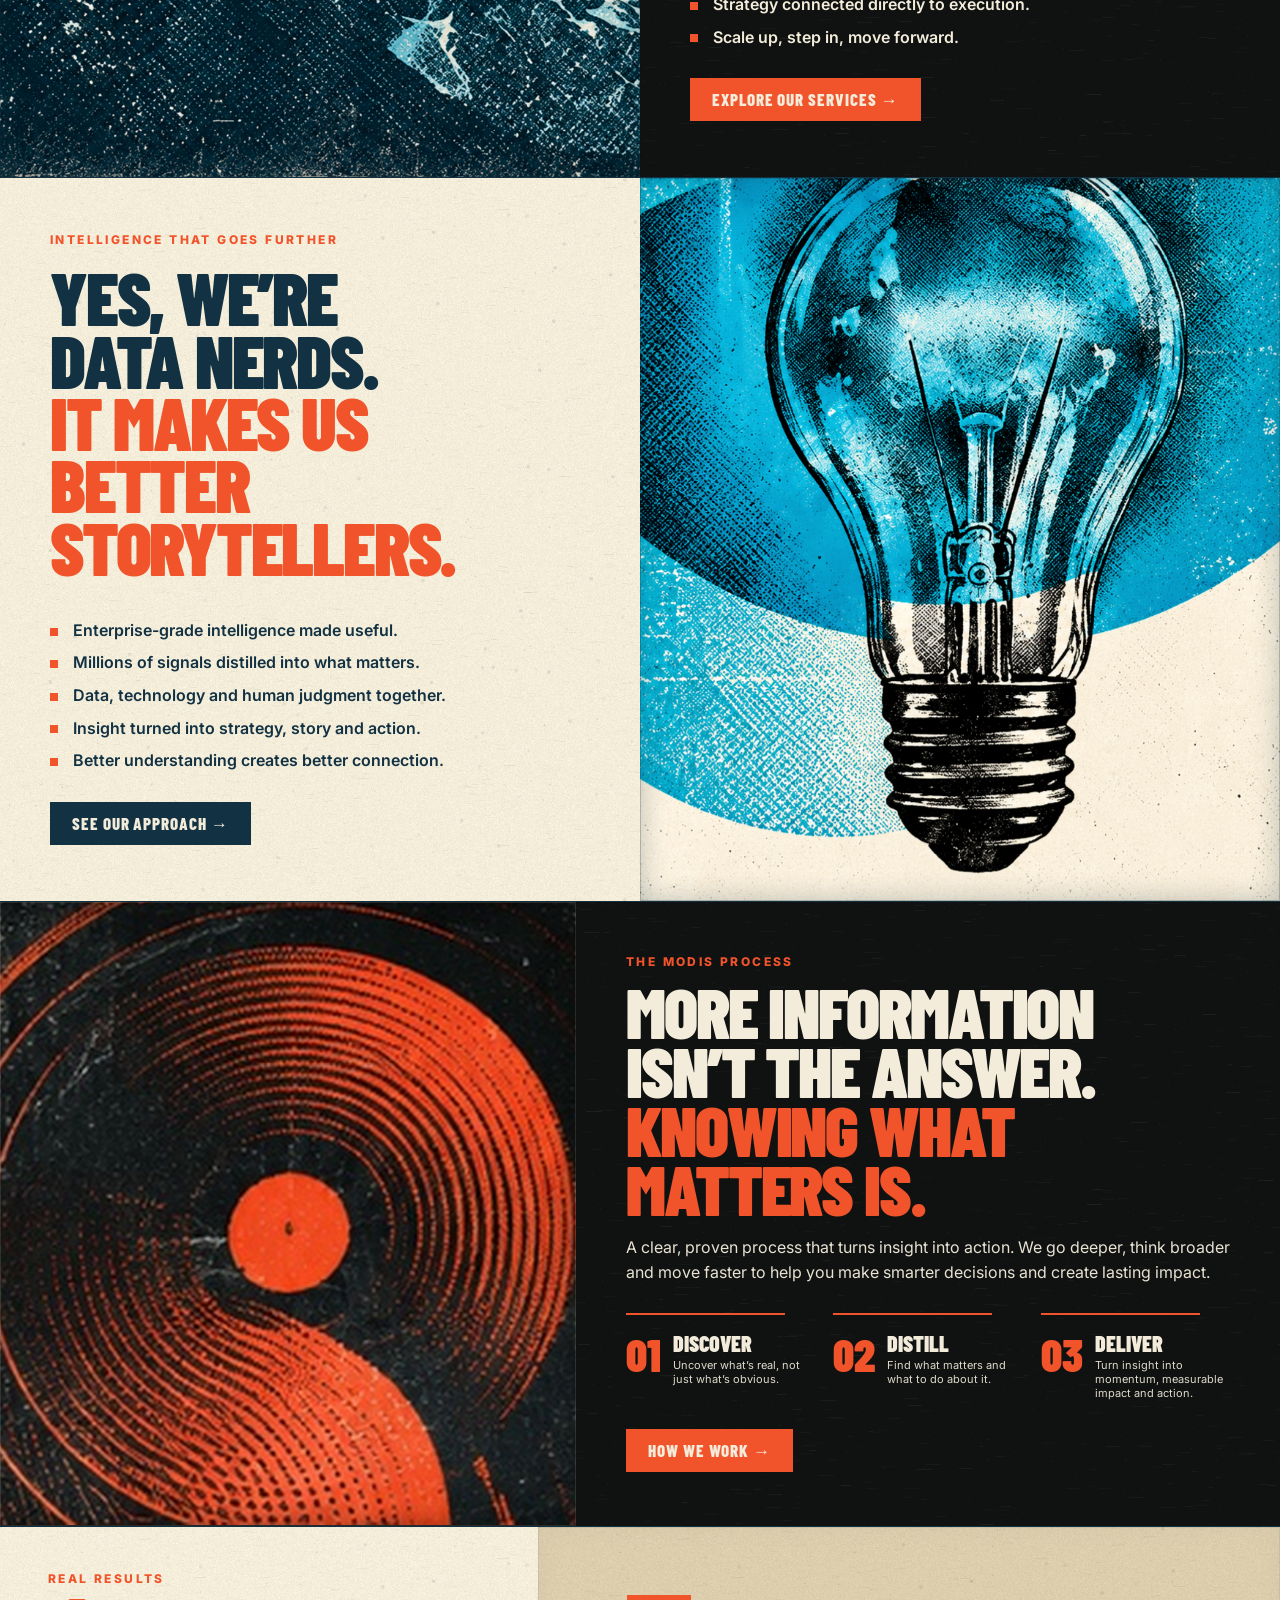
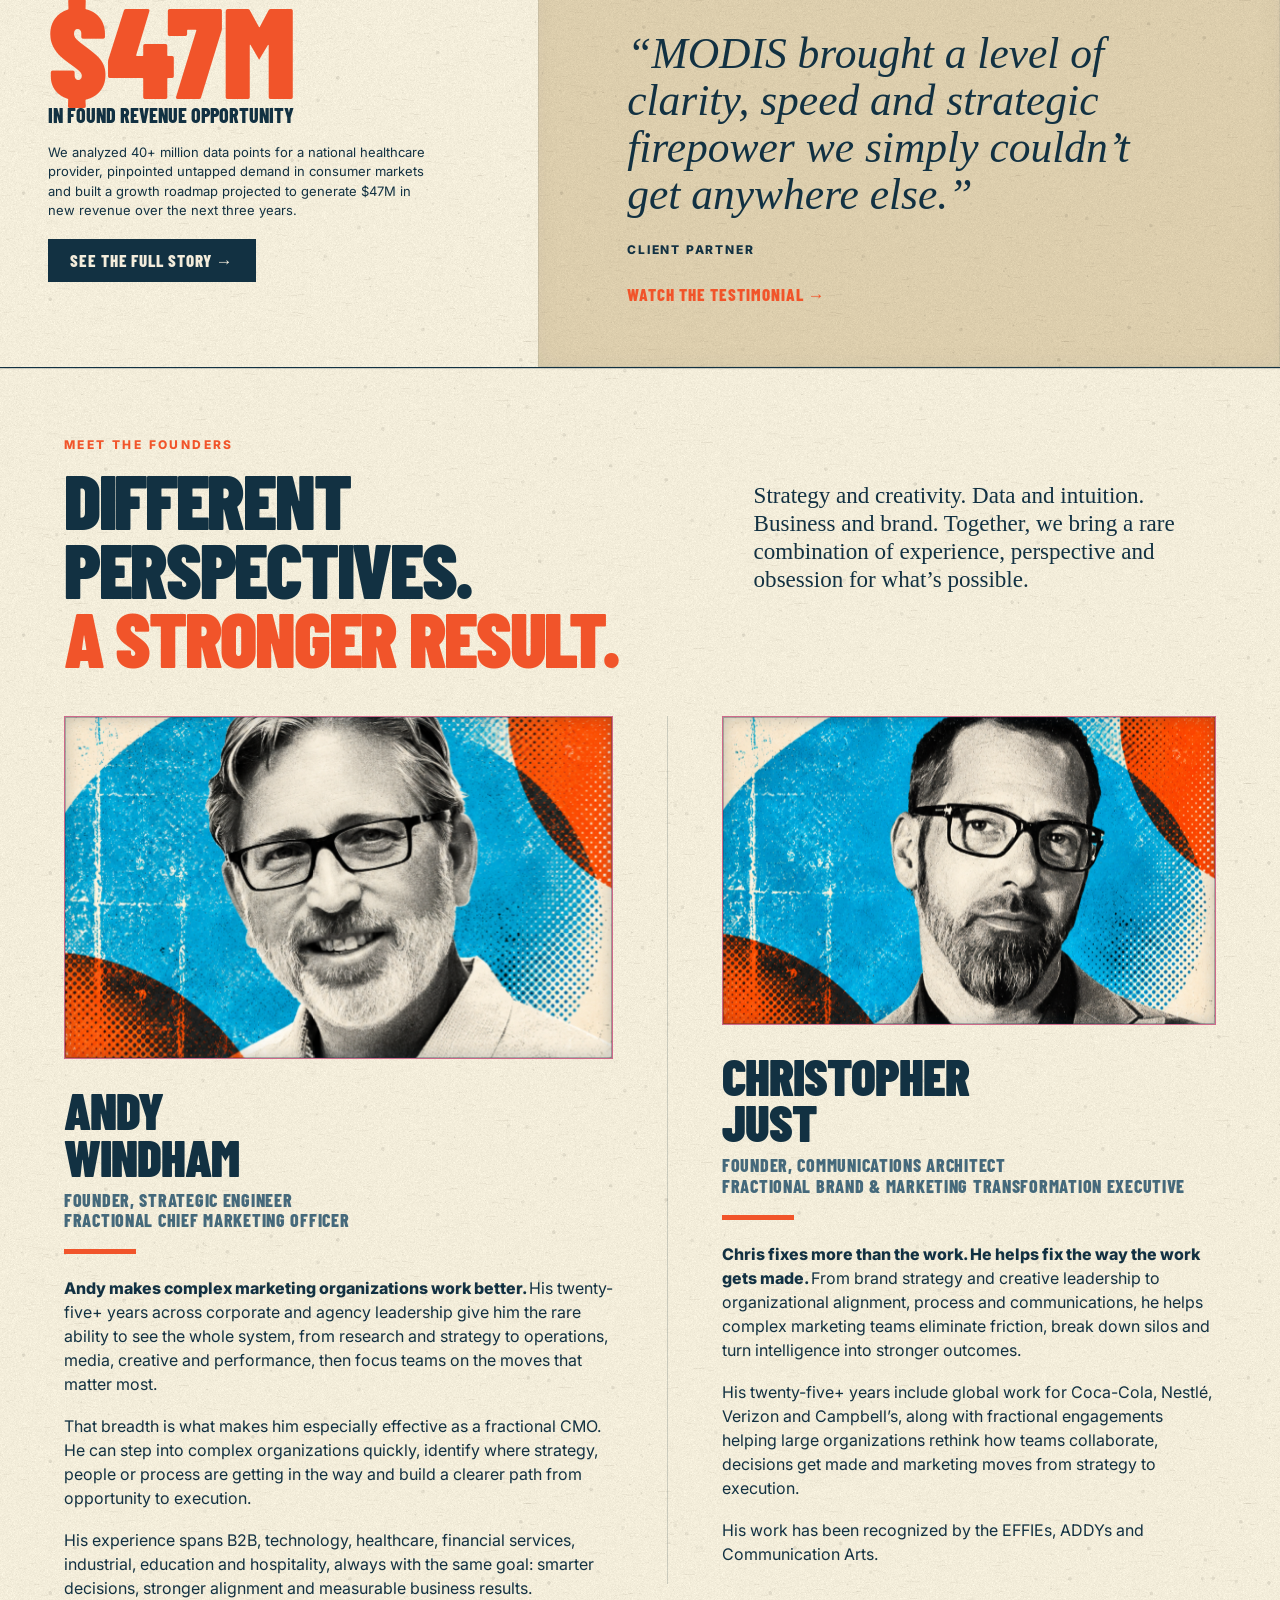
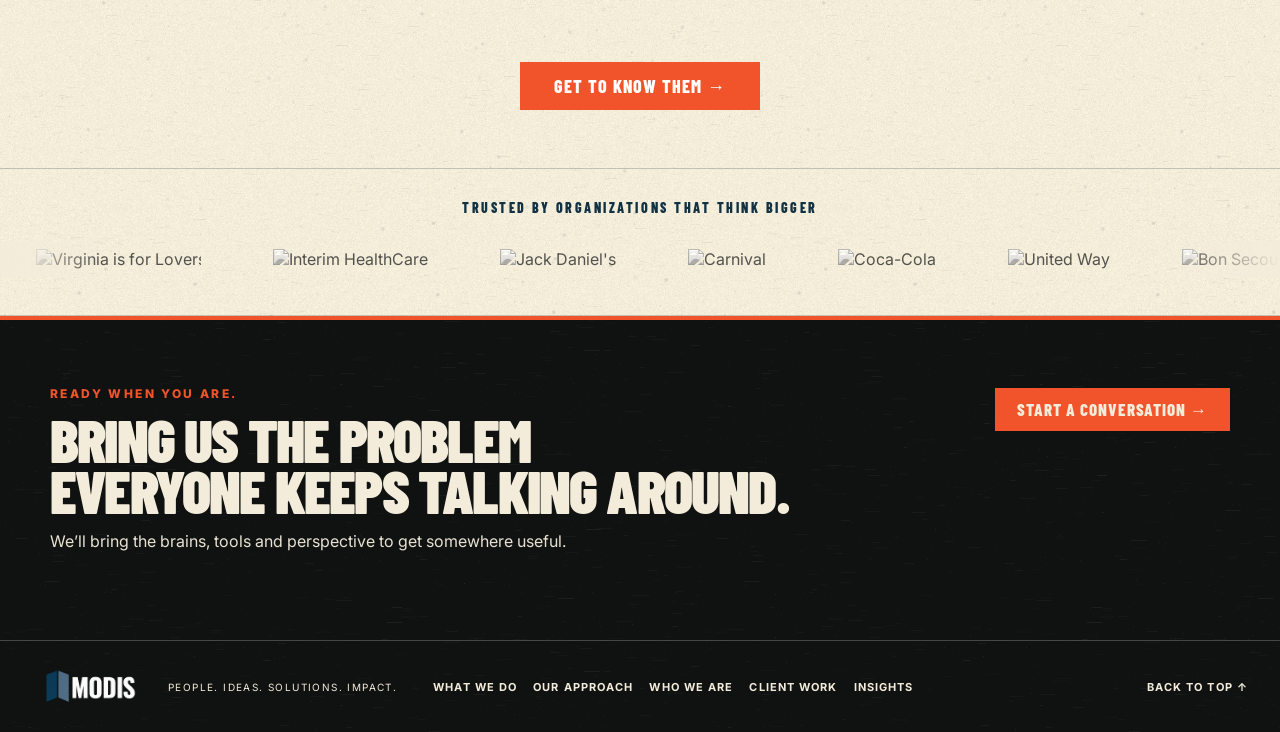
==== commit d2f9529d: "Add MODIS proof point messaging" ====
--- a/index.html
+++ b/index.html
@@ -49,6 +49,7 @@
     rel="stylesheet"
     href="styles.css"
   >
+
 </head>
 
 
@@ -140,12 +141,15 @@
           </span>
         </h1>
 
-        <p>
-          We help ambitious brands turn complex challenges into real-world impact.
-          MODIS gives you access to senior strategy, intelligence and execution
-          without the layers, overhead and complexity of a traditional enterprise
-          structure.
-        </p>
+
+        <ul class="section-points">
+          <li>Senior thinking. Fewer layers.</li>
+          <li>Enterprise capability. Less overhead.</li>
+          <li>Direct access to the people doing the work.</li>
+          <li>Flexible support built around the problem.</li>
+          <li>Big-company firepower without big-company complexity.</li>
+        </ul>
+
 
         <div class="actions">
 
@@ -189,7 +193,7 @@
          CAPABILITIES
          ===================================== -->
 
-    <section class="capabilities paper">
+    <section class="capabilities">
 
       <div>
         <b>SENIOR EXPERTISE</b>
@@ -249,11 +253,15 @@
           </span>
         </h2>
 
-        <p>
-          Get senior-level expertise without the overhead. Our fractional model gives
-          you strategic leadership, deep experience and real-world execution on your
-          terms. It’s a smarter way to move forward.
-        </p>
+
+        <ul class="section-points">
+          <li>Proven leadership without the full-time hire.</li>
+          <li>Expertise applied exactly where it matters.</li>
+          <li>Fresh perspective without a long ramp-up.</li>
+          <li>Strategy connected directly to execution.</li>
+          <li>Scale up, step in, move forward.</li>
+        </ul>
+
 
         <a
           class="btn"
@@ -273,7 +281,7 @@
 
     <section
       id="insights"
-      class="feature feature-left paper data-section"
+      class="feature data-section paper"
     >
 
       <div class="feature-copy">
@@ -292,17 +300,15 @@
           </span>
         </h2>
 
-        <p>
-          We combine analytics, technology and human insight to uncover what’s real,
-          what’s next and what actually matters.
-        </p>
-
-        <p>
-          Our access to enterprise-grade intelligence platforms gives us the same
-          kind of firepower usually reserved for the biggest organizations. The
-          difference is how we use it, pairing better tools with better judgment
-          to turn information into strategy, stories and action.
-        </p>
+
+        <ul class="section-points">
+          <li>Enterprise-grade intelligence made useful.</li>
+          <li>Millions of signals distilled into what matters.</li>
+          <li>Data, technology and human judgment together.</li>
+          <li>Insight turned into strategy, story and action.</li>
+          <li>Better understanding creates better connection.</li>
+        </ul>
+
 
         <a
           class="btn"
@@ -370,32 +376,38 @@
         <div class="steps">
 
           <article>
+
             <strong>01</strong>
 
             <div>
               <h3>DISCOVER</h3>
               <p>Uncover what’s real, not just what’s obvious.</p>
             </div>
+
           </article>
 
 
           <article>
+
             <strong>02</strong>
 
             <div>
               <h3>DISTILL</h3>
               <p>Find what matters and what to do about it.</p>
             </div>
+
           </article>
 
 
           <article>
+
             <strong>03</strong>
 
             <div>
               <h3>DELIVER</h3>
               <p>Turn insight into momentum, measurable impact and action.</p>
             </div>
+
           </article>
 
         </div>
@@ -649,7 +661,7 @@
 
 
     <!-- =====================================
-         TRUSTED BY / CONTINUOUS LOGO SCROLL
+         TRUSTED BY / LOGO MARQUEE
          ===================================== -->
 
     <section
@@ -814,6 +826,7 @@
 
     </section>
 
+
   </main>
 
 
@@ -835,15 +848,25 @@
 
     <div class="footer-links">
 
-      <a href="#services">WHAT WE DO</a>
-
-      <a href="#approach">OUR APPROACH</a>
-
-      <a href="#team">WHO WE ARE</a>
-
-      <a href="#work">CLIENT WORK</a>
-
-      <a href="#insights">INSIGHTS</a>
+      <a href="#services">
+        WHAT WE DO
+      </a>
+
+      <a href="#approach">
+        OUR APPROACH
+      </a>
+
+      <a href="#team">
+        WHO WE ARE
+      </a>
+
+      <a href="#work">
+        CLIENT WORK
+      </a>
+
+      <a href="#insights">
+        INSIGHTS
+      </a>
 
     </div>
 
--- a/styles.css
+++ b/styles.css
@@ -1,4 +1,5 @@
 :root {
+
   --ink: #123142;
   --cta-blue: #123142;
   --cta-blue-hover: #1b4358;
@@ -8,12 +9,12 @@
   --paper: #f3ecdb;
   --paper-deep: #eee5d2;
 
-  /* warmer quote panel */
   --testimonial: #e7ddca;
 
   --black: #111514;
 
   --rule: rgba(16, 40, 50, .22);
+
 }
 
 
@@ -25,27 +26,41 @@
   box-sizing: border-box;
 }
 
+
 html {
   scroll-behavior: smooth;
 }
 
+
 body {
+
   margin: 0;
 
   color: var(--ink);
 
   background-color: var(--paper);
-  background-image: url("assets/paper-texture.png");
+
+  background-image:
+    url("assets/paper-texture.png");
+
   background-repeat: repeat;
+
   background-size: 720px 720px;
 
-  font-family: Inter, Arial, sans-serif;
-}
+  font-family:
+    Inter,
+    Arial,
+    sans-serif;
+
+}
+
 
 body::after {
+
   content: "";
 
   position: fixed;
+
   inset: 0;
 
   z-index: 100;
@@ -54,42 +69,85 @@
 
   opacity: .08;
 
-  background-image: url("assets/paper-texture.png");
-  background-size: 760px 760px;
-
-  mix-blend-mode: multiply;
-}
+  background-image:
+    url("assets/paper-texture.png");
+
+  background-size:
+    760px 760px;
+
+  mix-blend-mode:
+    multiply;
+
+}
+
 
 .paper {
-  background-color: var(--paper);
-  background-image: url("assets/paper-texture.png");
-  background-repeat: repeat;
-  background-size: 720px 720px;
-}
+
+  background-color:
+    var(--paper);
+
+  background-image:
+    url("assets/paper-texture.png");
+
+  background-repeat:
+    repeat;
+
+  background-size:
+    720px 720px;
+
+}
+
 
 .dark {
-  color: var(--paper);
-
-  background-color: var(--black);
-  background-image: url("assets/dark-print-texture.png");
-  background-repeat: repeat;
-  background-size: 700px 700px;
-}
+
+  color:
+    var(--paper);
+
+  background-color:
+    var(--black);
+
+  background-image:
+    url("assets/dark-print-texture.png");
+
+  background-repeat:
+    repeat;
+
+  background-size:
+    700px 700px;
+
+}
+
 
 p {
-  margin: 0 0 18px;
-}
+  margin:
+    0
+    0
+    18px;
+}
+
 
 .kicker {
-  margin: 0 0 14px;
-
-  color: var(--orange);
-
-  font-size: 12px;
-  font-weight: 800;
-  line-height: 1;
-
-  letter-spacing: .2em;
+
+  margin:
+    0
+    0
+    14px;
+
+  color:
+    var(--orange);
+
+  font-size:
+    12px;
+
+  font-weight:
+    800;
+
+  line-height:
+    1;
+
+  letter-spacing:
+    .2em;
+
 }
 
 
@@ -100,39 +158,169 @@
 h1,
 h2,
 h3 {
-  font-family: "Barlow Condensed", Impact, sans-serif;
-}
+
+  font-family:
+    "Barlow Condensed",
+    Impact,
+    sans-serif;
+
+}
+
 
 h1,
 h2 {
-  margin: .08em 0 .24em;
-
-  font-weight: 900;
-  line-height: .84;
-
-  letter-spacing: -.03em;
-  text-transform: uppercase;
-}
+
+  margin:
+    .08em
+    0
+    .24em;
+
+  font-weight:
+    900;
+
+  line-height:
+    .84;
+
+  letter-spacing:
+    -.03em;
+
+  text-transform:
+    uppercase;
+
+}
+
 
 h1 {
-  font-size: clamp(72px, 8vw, 132px);
-}
+
+  font-size:
+    clamp(
+      72px,
+      8vw,
+      132px
+    );
+
+}
+
 
 h2 {
-  font-size: clamp(56px, 5.8vw, 92px);
-}
+
+  font-size:
+    clamp(
+      56px,
+      5.8vw,
+      92px
+    );
+
+}
+
 
 h1,
 .feature-copy h2,
 .proof-stat b {
-  color: var(--cta-blue);
-}
+
+  color:
+    var(--cta-blue);
+
+}
+
 
 h1 span,
 h2 span {
-  display: block;
-
-  color: var(--orange);
+
+  display:
+    block;
+
+  color:
+    var(--orange);
+
+}
+
+
+/* =========================================
+   SECTION PROOF POINTS
+   ========================================= */
+
+.section-points {
+
+  width:
+    100%;
+
+  max-width:
+    620px;
+
+  margin:
+    24px
+    0
+    30px;
+
+  padding:
+    0;
+
+  list-style:
+    none;
+
+}
+
+
+.section-points li {
+
+  position:
+    relative;
+
+  margin:
+    0
+    0
+    11px;
+
+  padding-left:
+    23px;
+
+  color:
+    var(--cta-blue);
+
+  font-size:
+    16px;
+
+  font-weight:
+    600;
+
+  line-height:
+    1.35;
+
+}
+
+
+.section-points li:last-child {
+
+  margin-bottom:
+    0;
+
+}
+
+
+.section-points li::before {
+
+  content:
+    "";
+
+  position:
+    absolute;
+
+  left:
+    0;
+
+  top:
+    .48em;
+
+  width:
+    8px;
+
+  height:
+    8px;
+
+  background:
+    var(--orange);
+
 }
 
 
@@ -141,45 +329,86 @@
    ========================================= */
 
 .btn {
-  display: inline-block;
-
-  padding: 13px 22px;
-
-  color: var(--paper) !important;
-
-  background: var(--cta-blue);
-
-  border: 0;
-
-  text-decoration: none;
-
-  font-family: "Barlow Condensed", sans-serif;
-
-  font-size: 17px;
-  font-weight: 800;
-  line-height: 1;
-
-  letter-spacing: .055em;
-
-  transition: background-color .2s ease;
-}
+
+  display:
+    inline-block;
+
+  align-self:
+    flex-start;
+
+  padding:
+    13px
+    22px;
+
+  color:
+    var(--paper)
+    !important;
+
+  background:
+    var(--cta-blue);
+
+  border:
+    0;
+
+  text-decoration:
+    none;
+
+  font-family:
+    "Barlow Condensed",
+    sans-serif;
+
+  font-size:
+    17px;
+
+  font-weight:
+    800;
+
+  line-height:
+    1;
+
+  letter-spacing:
+    .055em;
+
+  transition:
+    background-color
+    .2s
+    ease;
+
+}
+
 
 .btn:hover {
-  background: var(--cta-blue-hover);
-}
+
+  background:
+    var(--cta-blue-hover);
+
+}
+
 
 .btn.small {
-  padding: 12px 20px;
-}
+
+  padding:
+    12px
+    20px;
+
+}
+
 
 .dark .btn,
 #services .btn {
-  background: var(--orange);
-}
+
+  background:
+    var(--orange);
+
+}
+
 
 .dark .btn:hover,
 #services .btn:hover {
-  background: #ff6944;
+
+  background:
+    #ff6944;
+
 }
 
 
@@ -188,69 +417,132 @@
    ========================================= */
 
 .site-header {
-  position: sticky;
-
-  top: 0;
-
-  z-index: 50;
-
-  display: flex;
-  align-items: center;
-
-  height: 72px;
-
-  padding: 8px 32px;
-
-  background-color: var(--black);
-  background-image: url("assets/dark-print-texture.png");
-  background-repeat: repeat;
-  background-size: 700px 700px;
-
-  border-bottom: 1px solid rgba(245, 239, 223, .16);
-}
+
+  position:
+    sticky;
+
+  top:
+    0;
+
+  z-index:
+    50;
+
+  display:
+    flex;
+
+  align-items:
+    center;
+
+  height:
+    72px;
+
+  padding:
+    8px
+    32px;
+
+  background-color:
+    var(--black);
+
+  background-image:
+    url("assets/dark-print-texture.png");
+
+  background-repeat:
+    repeat;
+
+  background-size:
+    700px
+    700px;
+
+  border-bottom:
+    1px solid
+    rgba(
+      245,
+      239,
+      223,
+      .16
+    );
+
+}
+
 
 .brand img {
-  display: block;
-
-  width: 164px;
-
-  background: transparent;
-}
+
+  display:
+    block;
+
+  width:
+    164px;
+
+  background:
+    transparent;
+
+}
+
 
 .site-nav {
-  display: flex;
-  align-items: center;
-
-  gap: 26px;
-
-  margin-left: auto;
-}
+
+  display:
+    flex;
+
+  align-items:
+    center;
+
+  gap:
+    26px;
+
+  margin-left:
+    auto;
+
+}
+
 
 .site-nav a,
 .menu-toggle {
-  color: var(--paper);
-
-  text-decoration: none;
-
-  font-family: "Barlow Condensed", sans-serif;
-
-  font-size: 15px;
-  font-weight: 800;
-
-  letter-spacing: .05em;
-}
+
+  color:
+    var(--paper);
+
+  text-decoration:
+    none;
+
+  font-family:
+    "Barlow Condensed",
+    sans-serif;
+
+  font-size:
+    15px;
+
+  font-weight:
+    800;
+
+  letter-spacing:
+    .05em;
+
+}
+
 
 .site-nav > a:not(.btn):hover {
-  color: var(--orange);
-}
+
+  color:
+    var(--orange);
+
+}
+
 
 .menu-toggle {
-  display: none;
-
-  margin-left: auto;
-
-  background: transparent;
-  border: 0;
+
+  display:
+    none;
+
+  margin-left:
+    auto;
+
+  background:
+    transparent;
+
+  border:
+    0;
+
 }
 
 
@@ -259,81 +551,141 @@
    ========================================= */
 
 .hero {
-  display: grid;
-
-  grid-template-columns: 48% 52%;
-
-  min-height: 780px;
-
-  overflow: hidden;
-
-  border-bottom: 1px solid var(--ink);
-}
+
+  display:
+    grid;
+
+  grid-template-columns:
+    48%
+    52%;
+
+  min-height:
+    780px;
+
+  overflow:
+    hidden;
+
+  border-bottom:
+    1px solid
+    var(--ink);
+
+}
+
 
 .hero-copy {
-  position: relative;
-
-  z-index: 2;
-
-  align-self: center;
-
-  padding: 56px 42px 56px 50px;
-}
-
-.hero-copy > p:not(.kicker) {
-  max-width: 570px;
-
-  font-size: 16px;
-  line-height: 1.55;
-}
+
+  position:
+    relative;
+
+  z-index:
+    2;
+
+  align-self:
+    center;
+
+  padding:
+    56px
+    42px
+    56px
+    50px;
+
+}
+
+
+.hero-copy .section-points {
+
+  max-width:
+    570px;
+
+}
+
 
 .actions {
-  display: flex;
-
-  align-items: center;
-  flex-wrap: wrap;
-
-  gap: 20px;
-
-  margin-top: 30px;
-}
+
+  display:
+    flex;
+
+  align-items:
+    center;
+
+  flex-wrap:
+    wrap;
+
+  gap:
+    20px;
+
+  margin-top:
+    30px;
+
+}
+
 
 .watch {
-  color: var(--cta-blue);
-
-  text-decoration: none;
-
-  font-family: "Barlow Condensed", sans-serif;
-
-  font-size: 18px;
-  font-weight: 800;
-  line-height: 1;
-
-  letter-spacing: .03em;
-}
+
+  color:
+    var(--cta-blue);
+
+  text-decoration:
+    none;
+
+  font-family:
+    "Barlow Condensed",
+    sans-serif;
+
+  font-size:
+    18px;
+
+  font-weight:
+    800;
+
+  line-height:
+    1;
+
+  letter-spacing:
+    .03em;
+
+}
+
 
 .watch small {
-  display: block;
-
-  margin-top: 4px;
-
-  font-size: 12px;
-}
+
+  display:
+    block;
+
+  margin-top:
+    4px;
+
+  font-size:
+    12px;
+
+}
+
 
 .hero-visual-wrap {
-  position: relative;
-
-  display: block;
-
-  overflow: visible;
-}
+
+  position:
+    relative;
+
+  display:
+    block;
+
+  overflow:
+    visible;
+
+}
+
 
 .hero-art {
-  width: calc(100% + 55px);
-
-  min-height: 100%;
-
-  margin-left: -55px;
+
+  width:
+    calc(100% + 55px);
+
+  min-height:
+    100%;
+
+  margin-left:
+    -55px;
+
 }
 
 
@@ -342,76 +694,140 @@
    ========================================= */
 
 .art-image {
-  position: relative;
-
-  min-height: 100%;
-
-  overflow: hidden;
-}
+
+  position:
+    relative;
+
+  min-height:
+    100%;
+
+  overflow:
+    hidden;
+
+}
+
 
 .art-fill {
-  position: absolute;
-
-  inset: -5%;
-
-  width: 110%;
-  height: 110%;
-
-  background-repeat: no-repeat;
-  background-size: cover;
-  background-position: center;
-
-  transform: translate3d(0, 0, 0);
-
-  will-change: transform;
+
+  position:
+    absolute;
+
+  inset:
+    -5%;
+
+  width:
+    110%;
+
+  height:
+    110%;
+
+  background-repeat:
+    no-repeat;
+
+  background-size:
+    cover;
+
+  background-position:
+    center;
+
+  transform:
+    translate3d(
+      0,
+      0,
+      0
+    );
+
+  will-change:
+    transform;
 
   filter:
     contrast(1.03)
     saturate(.96);
-}
+
+}
+
 
 .art-image::after {
-  content: "";
-
-  position: absolute;
-
-  inset: 0;
-
-  z-index: 2;
-
-  pointer-events: none;
-
-  opacity: .12;
-
-  background-image: url("assets/paper-texture.png");
-  background-repeat: repeat;
-  background-size: 700px 700px;
-
-  mix-blend-mode: multiply;
-}
+
+  content:
+    "";
+
+  position:
+    absolute;
+
+  inset:
+    0;
+
+  z-index:
+    2;
+
+  pointer-events:
+    none;
+
+  opacity:
+    .12;
+
+  background-image:
+    url("assets/paper-texture.png");
+
+  background-repeat:
+    repeat;
+
+  background-size:
+    700px
+    700px;
+
+  mix-blend-mode:
+    multiply;
+
+}
+
 
 .hero-art .art-fill {
-  background-image: url("assets/hero-eye-hires.png");
-
-  background-position: 44% 46%;
-}
+
+  background-image:
+    url("assets/hero-eye-hires.png");
+
+  background-position:
+    44%
+    46%;
+
+}
+
 
 .mountain-art .art-fill {
-  background-image: url("assets/mountain-hires.png");
-
-  background-position: 48% 50%;
-}
+
+  background-image:
+    url("assets/mountain-hires.png");
+
+  background-position:
+    48%
+    50%;
+
+}
+
 
 .bulb-art .art-fill {
-  background-image: url("assets/bulb-hires.png");
-
-  background-position: 50% 48%;
-}
+
+  background-image:
+    url("assets/bulb-hires.png");
+
+  background-position:
+    50%
+    48%;
+
+}
+
 
 .record-art .art-fill {
-  background-image: url("assets/record-clean.png");
-
-  background-position: 50% 50%;
+
+  background-image:
+    url("assets/record-clean.png");
+
+  background-position:
+    50%
+    50%;
+
 }
 
 
@@ -423,32 +839,72 @@
 .mountain-art,
 .bulb-art,
 .record-art {
-  position: relative;
-}
+
+  position:
+    relative;
+
+}
+
 
 .hero-art::before,
 .mountain-art::before,
 .bulb-art::before,
 .record-art::before {
-  content: "";
-
-  position: absolute;
-
-  inset: 0;
-
-  z-index: 5;
-
-  pointer-events: none;
+
+  content:
+    "";
+
+  position:
+    absolute;
+
+  inset:
+    0;
+
+  z-index:
+    5;
+
+  pointer-events:
+    none;
 
   box-shadow:
-    inset 0 0 0 1px rgba(18, 49, 66, .24),
-    inset 0 0 28px rgba(18, 49, 66, .28);
-}
+    inset 0 0 0 1px
+    rgba(
+      18,
+      49,
+      66,
+      .24
+    ),
+
+    inset 0 0 28px
+    rgba(
+      18,
+      49,
+      66,
+      .28
+    );
+
+}
+
 
 .record-art::before {
+
   box-shadow:
-    inset 0 0 0 1px rgba(243, 236, 219, .12),
-    inset 0 0 30px rgba(0, 0, 0, .38);
+    inset 0 0 0 1px
+    rgba(
+      243,
+      236,
+      219,
+      .12
+    ),
+
+    inset 0 0 30px
+    rgba(
+      0,
+      0,
+      0,
+      .38
+    );
+
 }
 
 
@@ -457,50 +913,105 @@
    ========================================= */
 
 .capabilities {
-  display: grid;
-  grid-template-columns: repeat(4, 1fr);
-
-  background-color: var(--testimonial);
-  background-image: url("assets/paper-texture.png");
-  background-repeat: repeat;
-  background-size: 720px 720px;
-  background-blend-mode: multiply;
-
-  border-top: 1px solid var(--ink);
-  border-bottom: 1px solid var(--ink);
-}
+
+  display:
+    grid;
+
+  grid-template-columns:
+    repeat(
+      4,
+      1fr
+    );
+
+  background-color:
+    var(--testimonial);
+
+  background-image:
+    url("assets/paper-texture.png");
+
+  background-repeat:
+    repeat;
+
+  background-size:
+    720px
+    720px;
+
+  background-blend-mode:
+    multiply;
+
+  border-top:
+    1px solid
+    var(--ink);
+
+  border-bottom:
+    1px solid
+    var(--ink);
+
+}
+
 
 .capabilities div {
-  padding: 18px 20px;
-
-  text-align: center;
-
-  border-right: 1px solid var(--rule);
-}
+
+  padding:
+    18px
+    20px;
+
+  text-align:
+    center;
+
+  border-right:
+    1px solid
+    var(--rule);
+
+}
+
 
 .capabilities div:last-child {
-  border-right: 0;
-}
+
+  border-right:
+    0;
+
+}
+
 
 .capabilities b {
-  display: block;
-
-  color: var(--cta-blue);
-
-  font-family: "Barlow Condensed", sans-serif;
-  font-size: 18px;
-  font-weight: 800;
-}
+
+  display:
+    block;
+
+  color:
+    var(--cta-blue);
+
+  font-family:
+    "Barlow Condensed",
+    sans-serif;
+
+  font-size:
+    18px;
+
+  font-weight:
+    800;
+
+}
+
 
 .capabilities span {
-  display: block;
-
-  margin-top: 4px;
-
-  color: var(--cta-blue);
-
-  font-size: 11px;
-  line-height: 1.3;
+
+  display:
+    block;
+
+  margin-top:
+    4px;
+
+  color:
+    var(--cta-blue);
+
+  font-size:
+    11px;
+
+  line-height:
+    1.3;
+
 }
 
 
@@ -509,57 +1020,92 @@
    ========================================= */
 
 .feature {
-  display: grid;
-
-  grid-template-columns: 1fr 1fr;
-
-  min-height: 600px;
-
-  border-bottom: 1px solid var(--ink);
-}
+
+  display:
+    grid;
+
+  grid-template-columns:
+    1fr
+    1fr;
+
+  min-height:
+    600px;
+
+  border-bottom:
+    1px solid
+    var(--ink);
+
+}
+
 
 .feature-copy {
-  align-self: stretch;
-
-  display: flex;
-
-  flex-direction: column;
-  justify-content: center;
-
-  padding: 56px 50px;
-}
-
-.feature-copy p:not(.kicker) {
-  max-width: 620px;
-
-  font-size: 16px;
-  line-height: 1.55;
-}
-
-.data-section .feature-copy {
-  padding-right: 68px;
+
+  align-self:
+    stretch;
+
+  display:
+    flex;
+
+  flex-direction:
+    column;
+
+  justify-content:
+    center;
+
+  padding:
+    56px
+    50px;
+
+}
+
+
+.feature-copy .section-points {
+
+  max-width:
+    620px;
+
 }
 
 
 /* =========================================
-   DESKTOP INTELLIGENCE SECTION
+   DESKTOP INTELLIGENCE
    COPY LEFT / BULB RIGHT
    ========================================= */
 
 .data-section {
-  display: grid;
-
-  grid-template-columns: 1fr 1fr;
-}
+
+  display:
+    grid;
+
+  grid-template-columns:
+    1fr
+    1fr;
+
+}
+
 
 .data-section .feature-copy {
-  grid-column: 1;
-  grid-row: 1;
-}
+
+  grid-column:
+    1;
+
+  grid-row:
+    1;
+
+  padding-right:
+    68px;
+
+}
+
 
 .data-section .bulb-art {
-  grid-column: 2;
-  grid-row: 1;
+
+  grid-column:
+    2;
+
+  grid-row:
+    1;
+
 }
 
 
@@ -568,24 +1114,55 @@
    ========================================= */
 
 #services .feature-copy {
-  color: var(--paper);
-
-  background-color: var(--black);
-  background-image: url("assets/dark-print-texture.png");
-  background-repeat: repeat;
-  background-size: 700px 700px;
-}
+
+  color:
+    var(--paper);
+
+  background-color:
+    var(--black);
+
+  background-image:
+    url("assets/dark-print-texture.png");
+
+  background-repeat:
+    repeat;
+
+  background-size:
+    700px
+    700px;
+
+}
+
 
 #services .feature-copy h2 {
-  color: var(--paper);
-}
+
+  color:
+    var(--paper);
+
+}
+
 
 #services .feature-copy h2 span {
-  color: var(--orange);
-}
-
-#services .feature-copy p:not(.kicker) {
-  color: rgba(245, 239, 223, .94);
+
+  color:
+    var(--orange);
+
+}
+
+
+#services .section-points li {
+
+  color:
+    var(--paper);
+
+}
+
+
+#services .section-points li::before {
+
+  background:
+    var(--orange);
+
 }
 
 
@@ -594,99 +1171,203 @@
    ========================================= */
 
 .process {
-  display: grid;
-
-  grid-template-columns: 45% 55%;
-
-  min-height: 590px;
-
-  border-bottom: 1px solid var(--ink);
-}
+
+  display:
+    grid;
+
+  grid-template-columns:
+    45%
+    55%;
+
+  min-height:
+    590px;
+
+  border-bottom:
+    1px solid
+    var(--ink);
+
+}
+
 
 .process-copy {
-  align-self: center;
-
-  padding: 54px 50px;
-}
+
+  align-self:
+    center;
+
+  padding:
+    54px
+    50px;
+
+}
+
 
 .process-copy h2 {
-  color: var(--paper);
-
-  font-size: clamp(54px, 5.5vw, 84px);
-}
+
+  color:
+    var(--paper);
+
+  font-size:
+    clamp(
+      54px,
+      5.5vw,
+      84px
+    );
+
+}
+
 
 .process-copy .intro {
-  max-width: 620px;
-
-  color: rgba(245, 239, 223, .94);
-
-  font-size: 16px;
-  line-height: 1.55;
-}
+
+  max-width:
+    620px;
+
+  color:
+    rgba(
+      245,
+      239,
+      223,
+      .94
+    );
+
+  font-size:
+    16px;
+
+  line-height:
+    1.55;
+
+}
+
 
 .steps {
-  display: grid;
-
-  grid-template-columns: repeat(3, 1fr);
-
-  gap: 18px;
-
-  margin: 28px 0;
-}
+
+  display:
+    grid;
+
+  grid-template-columns:
+    repeat(
+      3,
+      1fr
+    );
+
+  gap:
+    18px;
+
+  margin:
+    28px
+    0;
+
+}
+
 
 .steps article {
-  position: relative;
-
-  display: grid;
-
-  grid-template-columns: auto 1fr;
-
-  gap: 12px;
-
-  padding-top: 18px;
-}
+
+  position:
+    relative;
+
+  display:
+    grid;
+
+  grid-template-columns:
+    auto
+    1fr;
+
+  gap:
+    12px;
+
+  padding-top:
+    18px;
+
+}
+
 
 .steps article::before {
-  content: "";
-
-  position: absolute;
-
-  top: 0;
-  left: 0;
-
-  width: 84%;
-  height: 2px;
-
-  background: var(--orange);
-}
+
+  content:
+    "";
+
+  position:
+    absolute;
+
+  top:
+    0;
+
+  left:
+    0;
+
+  width:
+    84%;
+
+  height:
+    2px;
+
+  background:
+    var(--orange);
+
+}
+
 
 .steps strong {
-  color: var(--orange);
-
-  font-family: "Barlow Condensed", sans-serif;
-
-  font-size: 46px;
-  font-weight: 900;
-  line-height: 1;
-}
+
+  color:
+    var(--orange);
+
+  font-family:
+    "Barlow Condensed",
+    sans-serif;
+
+  font-size:
+    46px;
+
+  font-weight:
+    900;
+
+  line-height:
+    1;
+
+}
+
 
 .steps h3 {
-  margin: 1px 0 4px;
-
-  color: var(--paper);
-
-  font-size: 22px;
-  font-weight: 900;
-  line-height: 1;
-}
+
+  margin:
+    1px
+    0
+    4px;
+
+  color:
+    var(--paper);
+
+  font-size:
+    22px;
+
+  font-weight:
+    900;
+
+  line-height:
+    1;
+
+}
+
 
 .steps p {
-  margin: 0;
-
-  color: rgba(245, 239, 223, .9);
-
-  font-size: 11px;
-  line-height: 1.3;
+
+  margin:
+    0;
+
+  color:
+    rgba(
+      245,
+      239,
+      223,
+      .9
+    );
+
+  font-size:
+    11px;
+
+  line-height:
+    1.3;
+
 }
 
 
@@ -695,132 +1376,275 @@
    ========================================= */
 
 .proof {
-  display: grid;
-
-  grid-template-columns: 42% 58%;
-
-  align-items: stretch;
-
-  border-bottom: 1px solid var(--ink);
-}
+
+  display:
+    grid;
+
+  grid-template-columns:
+    42%
+    58%;
+
+  align-items:
+    stretch;
+
+  border-bottom:
+    1px solid
+    var(--ink);
+
+}
+
 
 .proof-stat {
-  padding: 46px 48px;
-}
+
+  padding:
+    46px
+    48px;
+
+}
+
 
 .proof-stat strong {
-  display: block;
-
-  color: var(--orange);
-
-  font-family: "Barlow Condensed", sans-serif;
-
-  font-size: clamp(92px, 10vw, 150px);
-  font-weight: 900;
-  line-height: .78;
-}
+
+  display:
+    block;
+
+  color:
+    var(--orange);
+
+  font-family:
+    "Barlow Condensed",
+    sans-serif;
+
+  font-size:
+    clamp(
+      92px,
+      10vw,
+      150px
+    );
+
+  font-weight:
+    900;
+
+  line-height:
+    .78;
+
+}
+
 
 .proof-stat b {
-  display: block;
-
-  margin: 6px 0 18px;
-
-  font-family: "Barlow Condensed", sans-serif;
-
-  font-size: 20px;
-  font-weight: 800;
-  line-height: 1;
-}
+
+  display:
+    block;
+
+  margin:
+    6px
+    0
+    18px;
+
+  font-family:
+    "Barlow Condensed",
+    sans-serif;
+
+  font-size:
+    20px;
+
+  font-weight:
+    800;
+
+  line-height:
+    1;
+
+}
+
 
 .proof-stat p:not(.kicker) {
-  max-width: 390px;
-
-  font-size: 13px;
-  line-height: 1.5;
-}
+
+  max-width:
+    390px;
+
+  font-size:
+    13px;
+
+  line-height:
+    1.5;
+
+}
+
 
 .proof blockquote {
-  position: relative;
-
-  display: flex;
-
-  flex-direction: column;
-  justify-content: center;
-
-  margin: 0;
-
-  padding: 68px 8vw 64px 7vw;
-
-  color: var(--cta-blue);
-
-  background-color: var(--testimonial);
-  background-image: url("assets/paper-texture.png");
-  background-repeat: repeat;
-  background-size: 720px 720px;
-  background-blend-mode: multiply;
+
+  position:
+    relative;
+
+  display:
+    flex;
+
+  flex-direction:
+    column;
+
+  justify-content:
+    center;
+
+  margin:
+    0;
+
+  padding:
+    68px
+    8vw
+    64px
+    7vw;
+
+  color:
+    var(--cta-blue);
+
+  background-color:
+    var(--testimonial);
+
+  background-image:
+    url("assets/paper-texture.png");
+
+  background-repeat:
+    repeat;
+
+  background-size:
+    720px
+    720px;
+
+  background-blend-mode:
+    multiply;
 
   box-shadow:
-    inset 0 0 0 1px rgba(18, 49, 66, .08),
-    inset 0 0 30px rgba(18, 49, 66, .04);
-
-  font-family: Georgia, "Times New Roman", serif;
-
-  font-size: clamp(36px, 3.4vw, 58px);
-  font-style: italic;
-  line-height: 1.08;
-}
+    inset 0 0 0 1px
+    rgba(
+      18,
+      49,
+      66,
+      .08
+    ),
+
+    inset 0 0 30px
+    rgba(
+      18,
+      49,
+      66,
+      .04
+    );
+
+  font-family:
+    Georgia,
+    "Times New Roman",
+    serif;
+
+  font-size:
+    clamp(
+      36px,
+      3.4vw,
+      58px
+    );
+
+  font-style:
+    italic;
+
+  line-height:
+    1.08;
+
+}
+
 
 .proof blockquote::before {
-  content: "";
-
-  display: block;
-
-  width: 64px;
-  height: 5px;
-
-  margin-bottom: 30px;
-
-  background: var(--orange);
-}
+
+  content:
+    "";
+
+  display:
+    block;
+
+  width:
+    64px;
+
+  height:
+    5px;
+
+  margin-bottom:
+    30px;
+
+  background:
+    var(--orange);
+
+}
+
 
 .proof cite {
-  display: block;
-
-  margin-top: 26px;
-
-  color: var(--cta-blue);
-
-  font-family: Inter, sans-serif;
-
-  font-size: 12px;
-  font-style: normal;
-  font-weight: 800;
-
-  letter-spacing: .15em;
-}
+
+  display:
+    block;
+
+  margin-top:
+    26px;
+
+  color:
+    var(--cta-blue);
+
+  font-family:
+    Inter,
+    sans-serif;
+
+  font-size:
+    12px;
+
+  font-style:
+    normal;
+
+  font-weight:
+    800;
+
+  letter-spacing:
+    .15em;
+
+}
+
 
 .testimonial-cta {
-  display: inline-block;
-
-  align-self: flex-start;
-
-  margin-top: 28px;
-
-  color: var(--orange);
-
-  text-decoration: none;
-
-  font-family: "Barlow Condensed", sans-serif;
-
-  font-size: 17px;
-  font-style: normal;
-  font-weight: 800;
-
-  letter-spacing: .06em;
-}
+
+  display:
+    inline-block;
+
+  align-self:
+    flex-start;
+
+  margin-top:
+    28px;
+
+  color:
+    var(--orange);
+
+  text-decoration:
+    none;
+
+  font-family:
+    "Barlow Condensed",
+    sans-serif;
+
+  font-size:
+    17px;
+
+  font-style:
+    normal;
+
+  font-weight:
+    800;
+
+  letter-spacing:
+    .06em;
+
+}
+
 
 .testimonial-cta:hover {
-  text-decoration: underline;
+
+  text-decoration:
+    underline;
+
 }
 
 
@@ -829,73 +1653,159 @@
    ========================================= */
 
 .founders {
-  padding: 70px 5vw 48px;
-
-  border-top: 1px solid rgba(16, 40, 50, .18);
-}
+
+  padding:
+    70px
+    5vw
+    48px;
+
+  border-top:
+    1px solid
+    rgba(
+      16,
+      40,
+      50,
+      .18
+    );
+
+}
+
 
 .founders-intro {
-  display: grid;
-
-  grid-template-columns: 1.15fr .85fr;
-
-  gap: 64px;
-
-  align-items: start;
-
-  margin-bottom: 44px;
-}
+
+  display:
+    grid;
+
+  grid-template-columns:
+    1.15fr
+    .85fr;
+
+  gap:
+    64px;
+
+  align-items:
+    start;
+
+  margin-bottom:
+    44px;
+
+}
+
 
 .founders-head h2 {
-  margin: 0;
-
-  color: var(--cta-blue);
-
-  font-size: clamp(58px, 6vw, 96px);
-  line-height: .9;
-}
+
+  margin:
+    0;
+
+  color:
+    var(--cta-blue);
+
+  font-size:
+    clamp(
+      58px,
+      6vw,
+      96px
+    );
+
+  line-height:
+    .9;
+
+}
+
 
 .founders-head h2 span {
-  color: var(--orange);
-}
+
+  color:
+    var(--orange);
+
+}
+
 
 .founders-summary {
-  padding-top: 42px;
-}
+
+  padding-top:
+    42px;
+
+}
+
 
 .founders-summary p {
-  max-width: 560px;
-
-  margin: 0;
-
-  color: var(--cta-blue);
-
-  font-family: Georgia, "Times New Roman", serif;
-
-  font-size: clamp(22px, 1.8vw, 32px);
-  line-height: 1.22;
-}
+
+  max-width:
+    560px;
+
+  margin:
+    0;
+
+  color:
+    var(--cta-blue);
+
+  font-family:
+    Georgia,
+    "Times New Roman",
+    serif;
+
+  font-size:
+    clamp(
+      22px,
+      1.8vw,
+      32px
+    );
+
+  line-height:
+    1.22;
+
+}
+
 
 .founders-grid {
-  display: grid;
-
-  grid-template-columns: repeat(2, minmax(0, 1fr));
-
-  gap: 54px;
-
-  align-items: start;
-}
+
+  display:
+    grid;
+
+  grid-template-columns:
+    repeat(
+      2,
+      minmax(
+        0,
+        1fr
+      )
+    );
+
+  gap:
+    54px;
+
+  align-items:
+    start;
+
+}
+
 
 .founder-card {
-  display: block;
-
-  min-width: 0;
-}
+
+  display:
+    block;
+
+  min-width:
+    0;
+
+}
+
 
 .founder-card + .founder-card {
-  padding-left: 54px;
-
-  border-left: 1px solid rgba(16, 40, 50, .18);
+
+  padding-left:
+    54px;
+
+  border-left:
+    1px solid
+    rgba(
+      16,
+      40,
+      50,
+      .18
+    );
+
 }
 
 
@@ -904,81 +1814,166 @@
    ========================================= */
 
 .founder-photo-wrap {
-  position: relative;
-
-  width: 100%;
-  max-width: 560px;
-
-  aspect-ratio: 16 / 10;
-
-  overflow: hidden;
-
-  margin: 0 0 28px;
-
-  background: #ef7396;
-
-  border: 1px solid rgba(18, 49, 66, .15);
-}
+
+  position:
+    relative;
+
+  width:
+    100%;
+
+  max-width:
+    560px;
+
+  aspect-ratio:
+    16 / 10;
+
+  overflow:
+    hidden;
+
+  margin:
+    0
+    0
+    28px;
+
+  background:
+    #ef7396;
+
+  border:
+    1px solid
+    rgba(
+      18,
+      49,
+      66,
+      .15
+    );
+
+}
+
 
 .founder-photo-wrap::before {
-  content: "";
-
-  position: absolute;
-
-  inset: 0;
-
-  z-index: 5;
-
-  pointer-events: none;
+
+  content:
+    "";
+
+  position:
+    absolute;
+
+  inset:
+    0;
+
+  z-index:
+    5;
+
+  pointer-events:
+    none;
 
   box-shadow:
-    inset 0 0 0 1px rgba(18, 49, 66, .28),
-    inset 0 0 16px rgba(18, 49, 66, .26);
-}
+    inset 0 0 0 1px
+    rgba(
+      18,
+      49,
+      66,
+      .28
+    ),
+
+    inset 0 0 16px
+    rgba(
+      18,
+      49,
+      66,
+      .26
+    );
+
+}
+
 
 .founder-photo-wrap::after {
-  content: "";
-
-  position: absolute;
-
-  inset: 0;
-
-  z-index: 4;
-
-  pointer-events: none;
-
-  opacity: .08;
-
-  background-image: url("assets/paper-texture.png");
-  background-size: 520px 520px;
-
-  mix-blend-mode: multiply;
-}
+
+  content:
+    "";
+
+  position:
+    absolute;
+
+  inset:
+    0;
+
+  z-index:
+    4;
+
+  pointer-events:
+    none;
+
+  opacity:
+    .08;
+
+  background-image:
+    url("assets/paper-texture.png");
+
+  background-size:
+    520px
+    520px;
+
+  mix-blend-mode:
+    multiply;
+
+}
+
 
 .founder-photo {
-  display: block;
-
-  width: 100%;
-  height: 112%;
-
-  max-width: none;
-  max-height: none;
-
-  object-fit: cover;
-
-  object-position: center 12%;
-
-  transform: translate3d(0, 0, 0);
-
-  will-change: transform;
-}
-
-.founder-card:first-child .founder-photo {
-  object-position: center 14%;
-}
-
-.founder-card:last-child .founder-photo {
-  object-position: center 10%;
+
+  display:
+    block;
+
+  width:
+    100%;
+
+  height:
+    112%;
+
+  max-width:
+    none;
+
+  max-height:
+    none;
+
+  object-fit:
+    cover;
+
+  object-position:
+    center
+    12%;
+
+  transform:
+    translate3d(
+      0,
+      0,
+      0
+    );
+
+  will-change:
+    transform;
+
+}
+
+
+.founder-card:first-child
+.founder-photo {
+
+  object-position:
+    center
+    14%;
+
+}
+
+
+.founder-card:last-child
+.founder-photo {
+
+  object-position:
+    center
+    10%;
+
 }
 
 
@@ -987,63 +1982,125 @@
    ========================================= */
 
 .founder-copy {
-  max-width: 620px;
-}
+
+  max-width:
+    620px;
+
+}
+
 
 .founder-copy h3 {
-  margin: 0 0 10px;
-
-  color: var(--cta-blue);
-
-  font-size: clamp(46px, 4vw, 66px);
-  font-weight: 900;
-  line-height: .9;
-
-  letter-spacing: -.02em;
-
-  text-transform: uppercase;
-}
+
+  margin:
+    0
+    0
+    10px;
+
+  color:
+    var(--cta-blue);
+
+  font-size:
+    clamp(
+      46px,
+      4vw,
+      66px
+    );
+
+  font-weight:
+    900;
+
+  line-height:
+    .9;
+
+  letter-spacing:
+    -.02em;
+
+  text-transform:
+    uppercase;
+
+}
+
 
 .founder-role {
-  max-width: 580px;
-
-  margin: 0;
-
-  color: #45697b;
-
-  font-family: "Barlow Condensed", sans-serif;
-
-  font-size: 18px;
-  font-weight: 800;
-  line-height: 1.15;
-
-  letter-spacing: .04em;
-
-  text-transform: uppercase;
-}
+
+  max-width:
+    580px;
+
+  margin:
+    0;
+
+  color:
+    #45697b;
+
+  font-family:
+    "Barlow Condensed",
+    sans-serif;
+
+  font-size:
+    18px;
+
+  font-weight:
+    800;
+
+  line-height:
+    1.15;
+
+  letter-spacing:
+    .04em;
+
+  text-transform:
+    uppercase;
+
+}
+
 
 .accent-line {
-  width: 72px;
-  height: 5px;
-
-  margin: 18px 0 22px;
-
-  background: var(--orange);
-}
-
-.founder-copy p:not(.founder-role) {
-  max-width: 610px;
-
-  margin: 0 0 18px;
-
-  color: var(--cta-blue);
-
-  font-size: 16px;
-  line-height: 1.5;
-}
+
+  width:
+    72px;
+
+  height:
+    5px;
+
+  margin:
+    18px
+    0
+    22px;
+
+  background:
+    var(--orange);
+
+}
+
+
+.founder-copy
+p:not(.founder-role) {
+
+  max-width:
+    610px;
+
+  margin:
+    0
+    0
+    18px;
+
+  color:
+    var(--cta-blue);
+
+  font-size:
+    16px;
+
+  line-height:
+    1.5;
+
+}
+
 
 .founder-copy strong {
-  font-weight: 800;
+
+  font-weight:
+    800;
+
 }
 
 
@@ -1052,25 +2109,47 @@
    ========================================= */
 
 .founders-cta-wrap {
-  display: flex;
-
-  justify-content: center;
-
-  padding: 44px 0 10px;
-}
+
+  display:
+    flex;
+
+  justify-content:
+    center;
+
+  padding:
+    44px
+    0
+    10px;
+
+}
+
 
 .founders-cta {
-  padding: 15px 34px;
-
-  color: #fff !important;
-
-  background: var(--orange) !important;
-
-  font-size: 18px;
-}
+
+  padding:
+    15px
+    34px;
+
+  color:
+    #fff
+    !important;
+
+  background:
+    var(--orange)
+    !important;
+
+  font-size:
+    18px;
+
+}
+
 
 .founders-cta:hover {
-  background: #ff6944 !important;
+
+  background:
+    #ff6944
+    !important;
+
 }
 
 
@@ -1079,98 +2158,178 @@
    ========================================= */
 
 .trust {
-  width: 100%;
-
-  overflow: hidden;
-
-  padding: 32px 0 38px;
-
-  border-top: 1px solid var(--rule);
-  border-bottom: 1px solid var(--rule);
-}
+
+  width:
+    100%;
+
+  overflow:
+    hidden;
+
+  padding:
+    32px
+    0
+    38px;
+
+  border-top:
+    1px solid
+    var(--rule);
+
+  border-bottom:
+    1px solid
+    var(--rule);
+
+}
+
 
 .trust-title {
-  margin: 0 0 26px;
-
-  padding: 0 24px;
-
-  color: var(--cta-blue);
-
-  text-align: center;
-
-  font-family: "Barlow Condensed", sans-serif;
-
-  font-size: 14px;
-  font-weight: 800;
-  line-height: 1;
-
-  letter-spacing: .18em;
-
-  text-transform: uppercase;
-}
+
+  margin:
+    0
+    0
+    26px;
+
+  padding:
+    0
+    24px;
+
+  color:
+    var(--cta-blue);
+
+  text-align:
+    center;
+
+  font-family:
+    "Barlow Condensed",
+    sans-serif;
+
+  font-size:
+    14px;
+
+  font-weight:
+    800;
+
+  line-height:
+    1;
+
+  letter-spacing:
+    .18em;
+
+  text-transform:
+    uppercase;
+
+}
+
 
 .logo-marquee {
-  position: relative;
-
-  width: 100%;
-
-  overflow: hidden;
-
-  white-space: nowrap;
-}
+
+  position:
+    relative;
+
+  width:
+    100%;
+
+  overflow:
+    hidden;
+
+  white-space:
+    nowrap;
+
+}
+
 
 .logo-marquee::before,
 .logo-marquee::after {
-  content: "";
-
-  position: absolute;
-
-  top: 0;
-  bottom: 0;
-
-  z-index: 4;
-
-  width: 100px;
-
-  pointer-events: none;
-}
+
+  content:
+    "";
+
+  position:
+    absolute;
+
+  top:
+    0;
+
+  bottom:
+    0;
+
+  z-index:
+    4;
+
+  width:
+    100px;
+
+  pointer-events:
+    none;
+
+}
+
 
 .logo-marquee::before {
-  left: 0;
+
+  left:
+    0;
 
   background:
     linear-gradient(
       to right,
       var(--paper) 0%,
-      rgba(243, 236, 219, 0) 100%
+      rgba(
+        243,
+        236,
+        219,
+        0
+      ) 100%
     );
-}
+
+}
+
 
 .logo-marquee::after {
-  right: 0;
+
+  right:
+    0;
 
   background:
     linear-gradient(
       to left,
       var(--paper) 0%,
-      rgba(243, 236, 219, 0) 100%
+      rgba(
+        243,
+        236,
+        219,
+        0
+      ) 100%
     );
-}
+
+}
+
 
 .logo-track {
-  display: flex;
-
-  flex-direction: row;
-  flex-wrap: nowrap;
-
-  align-items: center;
-
-  width: max-content;
-  min-width: max-content;
-
-  gap: 72px;
-
-  padding: 8px 36px;
+
+  display:
+    flex;
+
+  flex-direction:
+    row;
+
+  flex-wrap:
+    nowrap;
+
+  align-items:
+    center;
+
+  width:
+    max-content;
+
+  min-width:
+    max-content;
+
+  gap:
+    72px;
+
+  padding:
+    8px
+    36px;
 
   animation:
     modisLogoScroll
@@ -1178,23 +2337,39 @@
     linear
     infinite;
 
-  will-change: transform;
-}
+  will-change:
+    transform;
+
+}
+
 
 .logo-track img {
-  display: block;
-
-  flex: 0 0 auto;
-
-  width: auto;
-  height: auto;
-
-  max-width: 165px;
-  max-height: 58px;
-
-  object-fit: contain;
-
-  opacity: .76;
+
+  display:
+    block;
+
+  flex:
+    0
+    0
+    auto;
+
+  width:
+    auto;
+
+  height:
+    auto;
+
+  max-width:
+    165px;
+
+  max-height:
+    58px;
+
+  object-fit:
+    contain;
+
+  opacity:
+    .76;
 
   filter:
     grayscale(1)
@@ -1202,34 +2377,70 @@
     contrast(1.12);
 
   transition:
-    opacity .25s ease,
-    filter .25s ease,
-    transform .25s ease;
-}
+    opacity
+    .25s
+    ease,
+
+    filter
+    .25s
+    ease,
+
+    transform
+    .25s
+    ease;
+
+}
+
 
 .logo-track img:hover {
-  opacity: 1;
+
+  opacity:
+    1;
 
   filter:
     grayscale(0)
     saturate(1)
     contrast(1);
 
-  transform: scale(1.05);
-}
-
-.logo-marquee:hover .logo-track {
-  animation-play-state: paused;
-}
+  transform:
+    scale(1.05);
+
+}
+
+
+.logo-marquee:hover
+.logo-track {
+
+  animation-play-state:
+    paused;
+
+}
+
 
 @keyframes modisLogoScroll {
+
   from {
-    transform: translate3d(0, 0, 0);
+
+    transform:
+      translate3d(
+        0,
+        0,
+        0
+      );
+
   }
 
   to {
-    transform: translate3d(-50%, 0, 0);
-  }
+
+    transform:
+      translate3d(
+        -50%,
+        0,
+        0
+      );
+
+  }
+
 }
 
 
@@ -1238,31 +2449,64 @@
    ========================================= */
 
 .final {
-  display: flex;
-
-  justify-content: space-between;
-  align-items: center;
-
-  gap: 42px;
-
-  padding: 68px 50px;
-
-  border-top: 4px solid var(--orange);
-}
+
+  display:
+    flex;
+
+  justify-content:
+    space-between;
+
+  align-items:
+    center;
+
+  gap:
+    42px;
+
+  padding:
+    68px
+    50px;
+
+  border-top:
+    4px solid
+    var(--orange);
+
+}
+
 
 .final h2 {
-  max-width: 820px;
-
-  color: var(--paper);
-
-  font-size: clamp(44px, 4.7vw, 74px);
-}
+
+  max-width:
+    820px;
+
+  color:
+    var(--paper);
+
+  font-size:
+    clamp(
+      44px,
+      4.7vw,
+      74px
+    );
+
+}
+
 
 .final p:not(.kicker) {
-  color: rgba(245, 239, 223, .94);
-
-  font-size: 16px;
-  line-height: 1.55;
+
+  color:
+    rgba(
+      245,
+      239,
+      223,
+      .94
+    );
+
+  font-size:
+    16px;
+
+  line-height:
+    1.55;
+
 }
 
 
@@ -1271,53 +2515,97 @@
    ========================================= */
 
 .site-footer {
-  display: flex;
-
-  align-items: center;
-
-  gap: 20px;
-
-  padding: 26px 32px;
-
-  border-top: 1px solid rgba(255, 255, 255, .22);
-}
+
+  display:
+    flex;
+
+  align-items:
+    center;
+
+  gap:
+    20px;
+
+  padding:
+    26px
+    32px;
+
+  border-top:
+    1px solid
+    rgba(
+      255,
+      255,
+      255,
+      .22
+    );
+
+}
+
 
 .site-footer img {
-  width: 116px;
-
-  background: transparent;
-}
+
+  width:
+    116px;
+
+  background:
+    transparent;
+
+}
+
 
 .site-footer span {
-  font-size: 10px;
-
-  letter-spacing: .14em;
-}
+
+  font-size:
+    10px;
+
+  letter-spacing:
+    .14em;
+
+}
+
 
 .footer-links {
-  display: flex;
-
-  flex-wrap: wrap;
-
-  gap: 16px;
-
-  margin-left: 16px;
-}
+
+  display:
+    flex;
+
+  flex-wrap:
+    wrap;
+
+  gap:
+    16px;
+
+  margin-left:
+    16px;
+
+}
+
 
 .footer-links a,
 .back-top {
-  color: var(--paper);
-
-  text-decoration: none;
-
-  font-size: 11px;
-  font-weight: 700;
-
-  letter-spacing: .1em;
-}
+
+  color:
+    var(--paper);
+
+  text-decoration:
+    none;
+
+  font-size:
+    11px;
+
+  font-weight:
+    700;
+
+  letter-spacing:
+    .1em;
+
+}
+
 
 .back-top {
-  margin-left: auto;
+
+  margin-left:
+    auto;
+
 }
 
 
@@ -1325,89 +2613,135 @@
    TABLET
    ========================================= */
 
-@media (max-width: 1100px) {
+@media
+(max-width: 1100px) {
+
 
   .site-nav {
-    gap: 18px;
+
+    gap:
+      18px;
+
   }
 
 
   .hero {
-    grid-template-columns: 1fr;
+
+    grid-template-columns:
+      1fr;
+
   }
 
 
   .hero-art {
-    width: 100%;
-
-    margin-left: 0;
-
-    min-height: 500px;
+
+    width:
+      100%;
+
+    margin-left:
+      0;
+
+    min-height:
+      500px;
+
   }
 
 
   .feature,
   .process,
   .proof {
-    grid-template-columns: 1fr;
-  }
-
-
-  /* SERVICES IMAGE FIRST */
-
-  .feature-right .art-image {
-    order: 1;
-  }
-
-  .feature-right .feature-copy {
-    order: 2;
+
+    grid-template-columns:
+      1fr;
+
+  }
+
+
+  /* services image stays above copy */
+
+  .feature-right
+  .art-image {
+
+    order:
+      1;
+
+  }
+
+
+  .feature-right
+  .feature-copy {
+
+    order:
+      2;
+
   }
 
 
   /*
-    IMPORTANT:
-    DO NOT reorder .data-section here.
-
-    This preserves:
-    COPY LEFT / BULB RIGHT
-    until the mobile breakpoint.
+    Important:
+    no intelligence order change here.
+    Desktop/tablet logic remains controlled separately.
   */
 
 
   .art-image {
-    min-height: 420px;
+
+    min-height:
+      420px;
+
   }
 
 
   .steps {
-    grid-template-columns: 1fr;
+
+    grid-template-columns:
+      1fr;
+
   }
 
 
   .proof blockquote {
-    border-top: 1px solid var(--rule);
+
+    border-top:
+      1px solid
+      var(--rule);
+
   }
 
 
   .founders-intro {
-    grid-template-columns: 1fr;
-
-    gap: 20px;
+
+    grid-template-columns:
+      1fr;
+
+    gap:
+      20px;
+
   }
 
 
   .founders-summary {
-    padding-top: 0;
+
+    padding-top:
+      0;
+
   }
 
 
   .founders-grid {
-    gap: 36px;
-  }
-
-
-  .founder-card + .founder-card {
-    padding-left: 36px;
+
+    gap:
+      36px;
+
+  }
+
+
+  .founder-card +
+  .founder-card {
+
+    padding-left:
+      36px;
+
   }
 
 }
@@ -1417,52 +2751,89 @@
    MOBILE
    ========================================= */
 
-@media (max-width: 820px) {
+@media
+(max-width: 820px) {
+
 
   .site-header {
-    height: 68px;
-
-    padding: 8px 18px;
+
+    height:
+      68px;
+
+    padding:
+      8px
+      18px;
+
   }
 
 
   .brand img {
-    width: 128px;
+
+    width:
+      128px;
+
   }
 
 
   .menu-toggle {
-    display: block;
+
+    display:
+      block;
+
   }
 
 
   .site-nav {
-    position: absolute;
-
-    top: 68px;
-
-    left: 0;
-    right: 0;
-
-    display: none;
-
-    flex-direction: column;
-
-    align-items: flex-start;
-
-    gap: 18px;
-
-    padding: 22px 18px 26px;
-
-    background: var(--black);
+
+    position:
+      absolute;
+
+    top:
+      68px;
+
+    left:
+      0;
+
+    right:
+      0;
+
+    display:
+      none;
+
+    flex-direction:
+      column;
+
+    align-items:
+      flex-start;
+
+    gap:
+      18px;
+
+    padding:
+      22px
+      18px
+      26px;
+
+    background:
+      var(--black);
 
     border-bottom:
-      1px solid rgba(255, 255, 255, .18);
+      1px solid
+      rgba(
+        255,
+        255,
+        255,
+        .18
+      );
+
   }
 
 
   .site-nav.open {
-    display: flex;
+
+    display:
+      flex;
+
   }
 
 
@@ -1472,84 +2843,162 @@
   .proof-stat,
   .proof blockquote,
   .final {
-    padding-left: 24px;
-    padding-right: 24px;
+
+    padding-left:
+      24px;
+
+    padding-right:
+      24px;
+
   }
 
 
   .hero-copy,
   .feature-copy,
   .process-copy {
-    padding-top: 42px;
-    padding-bottom: 42px;
+
+    padding-top:
+      42px;
+
+    padding-bottom:
+      42px;
+
   }
 
 
   .hero-art {
-    min-height: 400px;
-  }
-
+
+    min-height:
+      400px;
+
+  }
+
+
+  .section-points {
+
+    margin-top:
+      20px;
+
+    margin-bottom:
+      28px;
+
+  }
+
+
+  .section-points li {
+
+    font-size:
+      15px;
+
+    line-height:
+      1.35;
+
+  }
+
+
+  /* CAPABILITIES */
 
   .capabilities {
-    grid-template-columns: 1fr 1fr;
-  }
-
-
-  .capabilities div:nth-child(2) {
-    border-right: 0;
-  }
-
-
-  .capabilities div:nth-child(-n+2) {
-    border-bottom: 1px solid var(--rule);
-  }
-
+
+    grid-template-columns:
+      1fr
+      1fr;
+
+  }
+
+
+  .capabilities
+  div:nth-child(2) {
+
+    border-right:
+      0;
+
+  }
+
+
+  .capabilities
+  div:nth-child(-n+2) {
+
+    border-bottom:
+      1px solid
+      var(--rule);
+
+  }
+
+
+  /* STANDARD STACKING */
 
   .feature,
   .process,
   .proof {
-    grid-template-columns: 1fr;
+
+    grid-template-columns:
+      1fr;
+
   }
 
 
   .art-image {
-    min-height: 360px;
+
+    min-height:
+      360px;
+
   }
 
 
   /* =====================================
-     MOBILE INTELLIGENCE SECTION
-     BULB FIRST / COPY SECOND
+     MOBILE INTELLIGENCE
+     BULB ABOVE COPY ONLY ON MOBILE
      ===================================== */
 
   .data-section {
-    display: flex !important;
-
-    flex-direction: column !important;
-  }
-
-
-  .data-section .bulb-art {
-    order: 1 !important;
-
-    min-height: 320px;
-  }
-
-
-  .data-section .feature-copy {
-    order: 2 !important;
-
-    padding-right: 24px;
-  }
-
-
-  /* =====================================
-     RESULTS
-     ===================================== */
+
+    display:
+      flex
+      !important;
+
+    flex-direction:
+      column
+      !important;
+
+  }
+
+
+  .data-section
+  .bulb-art {
+
+    order:
+      1
+      !important;
+
+    min-height:
+      320px;
+
+  }
+
+
+  .data-section
+  .feature-copy {
+
+    order:
+      2
+      !important;
+
+    padding-right:
+      24px;
+
+  }
+
+
+  /* RESULTS */
 
   .proof blockquote {
-    padding-top: 50px;
-    padding-bottom: 50px;
+
+    padding-top:
+      50px;
+
+    padding-bottom:
+      50px;
 
     font-size:
       clamp(
@@ -1557,122 +3006,192 @@
         9vw,
         48px
       );
-  }
-
-
-  /* =====================================
-     FOUNDERS
-     ===================================== */
+
+  }
+
+
+  /* FOUNDERS */
 
   .founders {
-    padding: 48px 24px 34px;
+
+    padding:
+      48px
+      24px
+      34px;
+
   }
 
 
   .founders-grid {
-    grid-template-columns: 1fr;
-  }
-
-
-  .founder-card + .founder-card {
-    margin-top: 12px;
-
-    padding-top: 42px;
-    padding-left: 0;
+
+    grid-template-columns:
+      1fr;
+
+  }
+
+
+  .founder-card +
+  .founder-card {
+
+    margin-top:
+      12px;
+
+    padding-top:
+      42px;
+
+    padding-left:
+      0;
 
     border-top:
-      1px solid rgba(16, 40, 50, .18);
-
-    border-left: 0;
+      1px solid
+      rgba(
+        16,
+        40,
+        50,
+        .18
+      );
+
+    border-left:
+      0;
+
   }
 
 
   .founder-photo-wrap {
-    max-width: 100%;
-
-    aspect-ratio: 4 / 3;
-  }
-
-
-  /* =====================================
-     LOGO MARQUEE
-     ===================================== */
+
+    max-width:
+      100%;
+
+    aspect-ratio:
+      4 / 3;
+
+  }
+
+
+  /* LOGO MARQUEE */
 
   .trust {
-    padding: 26px 0 30px;
+
+    padding:
+      26px
+      0
+      30px;
+
   }
 
 
   .trust-title {
-    padding: 0 20px;
-
-    font-size: 12px;
-    line-height: 1.2;
+
+    padding:
+      0
+      20px;
+
+    font-size:
+      12px;
+
+    line-height:
+      1.2;
+
   }
 
 
   .logo-track {
-    flex-wrap: nowrap;
-
-    gap: 42px;
-
-    padding: 6px 24px;
-
-    animation-duration: 42s;
+
+    flex-wrap:
+      nowrap;
+
+    gap:
+      42px;
+
+    padding:
+      6px
+      24px;
+
+    animation-duration:
+      42s;
+
   }
 
 
   .logo-track img {
-    flex: 0 0 auto;
-
-    max-width: 130px;
-    max-height: 48px;
+
+    flex:
+      0
+      0
+      auto;
+
+    max-width:
+      130px;
+
+    max-height:
+      48px;
+
   }
 
 
   .logo-marquee::before,
   .logo-marquee::after {
-    width: 48px;
-  }
-
-
-  /* =====================================
-     CONTACT
-     ===================================== */
+
+    width:
+      48px;
+
+  }
+
+
+  /* CONTACT */
 
   .final {
-    display: block;
-
-    padding-top: 52px;
-    padding-bottom: 52px;
+
+    display:
+      block;
+
+    padding-top:
+      52px;
+
+    padding-bottom:
+      52px;
+
   }
 
 
   .final .btn {
-    margin-top: 18px;
-  }
-
-
-  /* =====================================
-     FOOTER
-     ===================================== */
+
+    margin-top:
+      18px;
+
+  }
+
+
+  /* FOOTER */
 
   .site-footer {
-    flex-wrap: wrap;
-
-    gap: 14px;
-
-    padding: 22px 18px;
+
+    flex-wrap:
+      wrap;
+
+    gap:
+      14px;
+
+    padding:
+      22px
+      18px;
+
   }
 
 
   .footer-links {
-    margin-left: 0;
+
+    margin-left:
+      0;
+
   }
 
 
   .back-top {
-    margin-left: 0;
-  }
-
-}
+
+    margin-left:
+      0;
+
+  }
+
+}
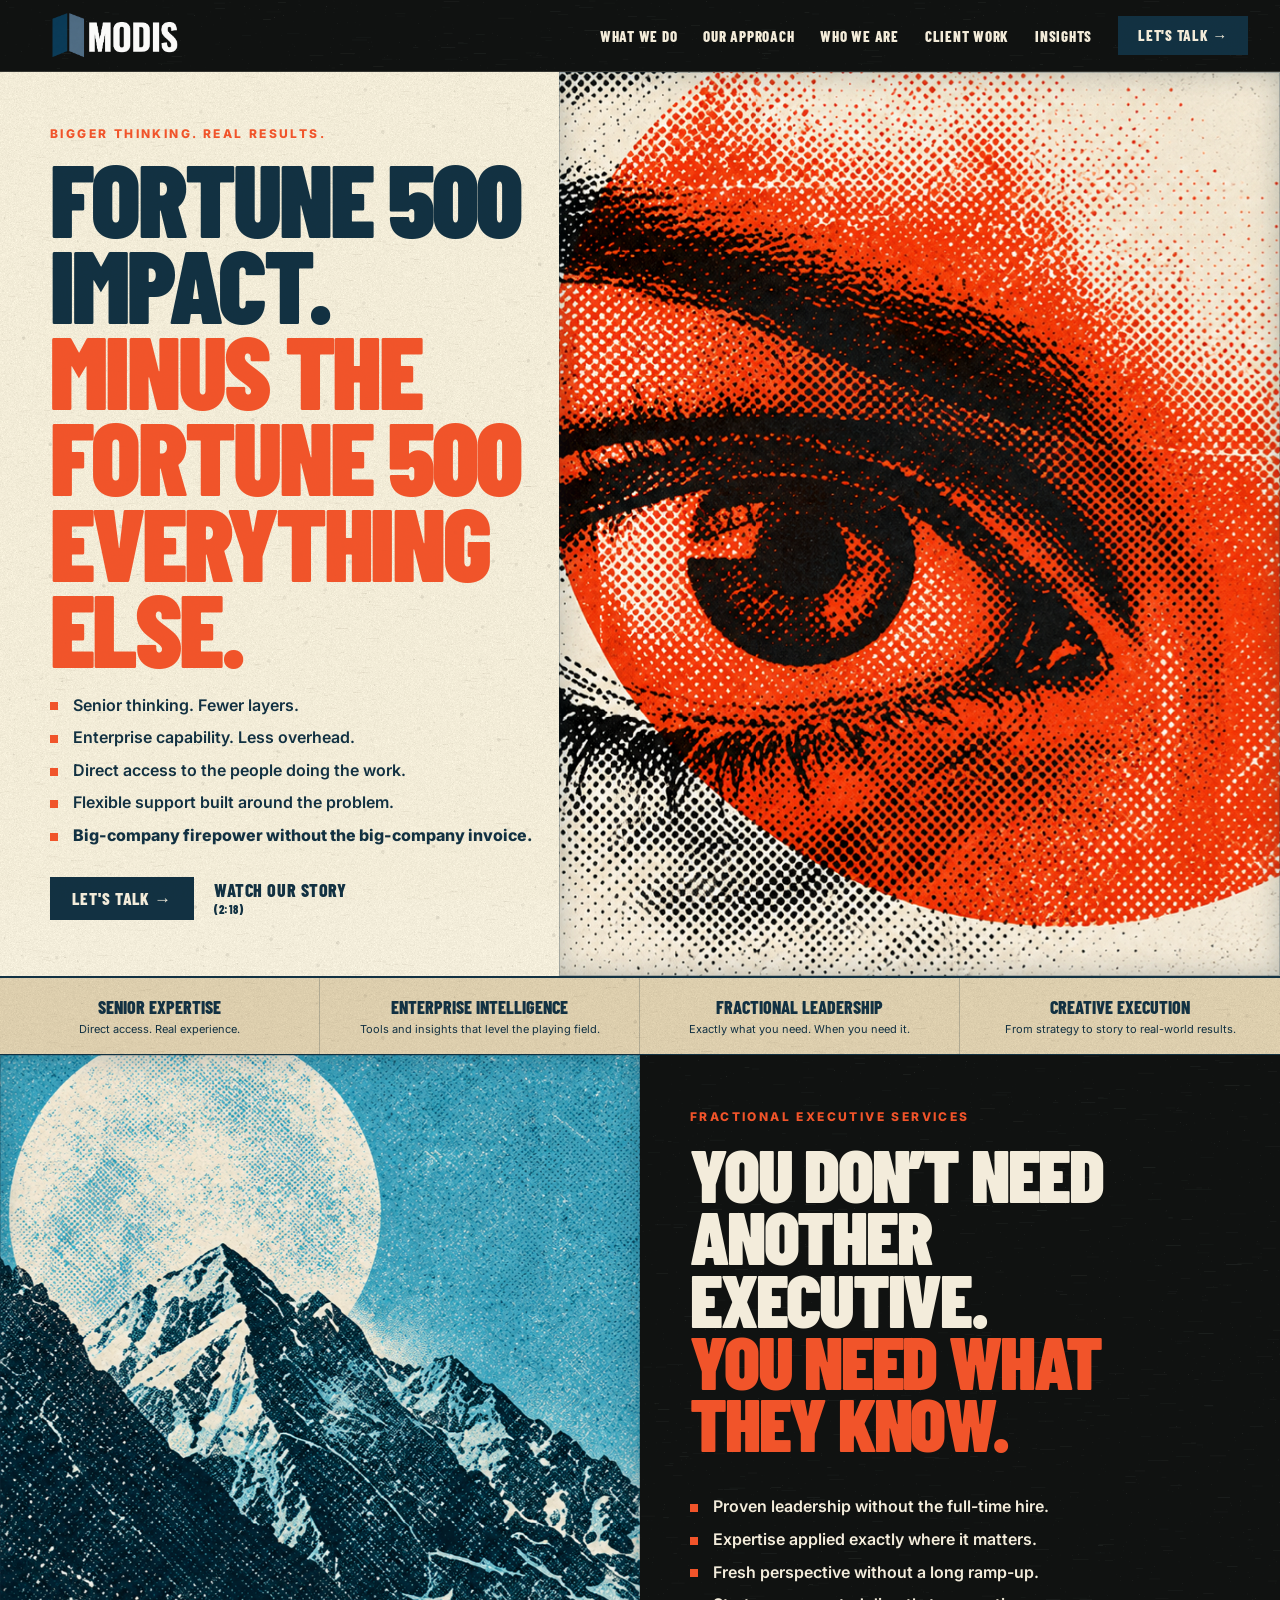
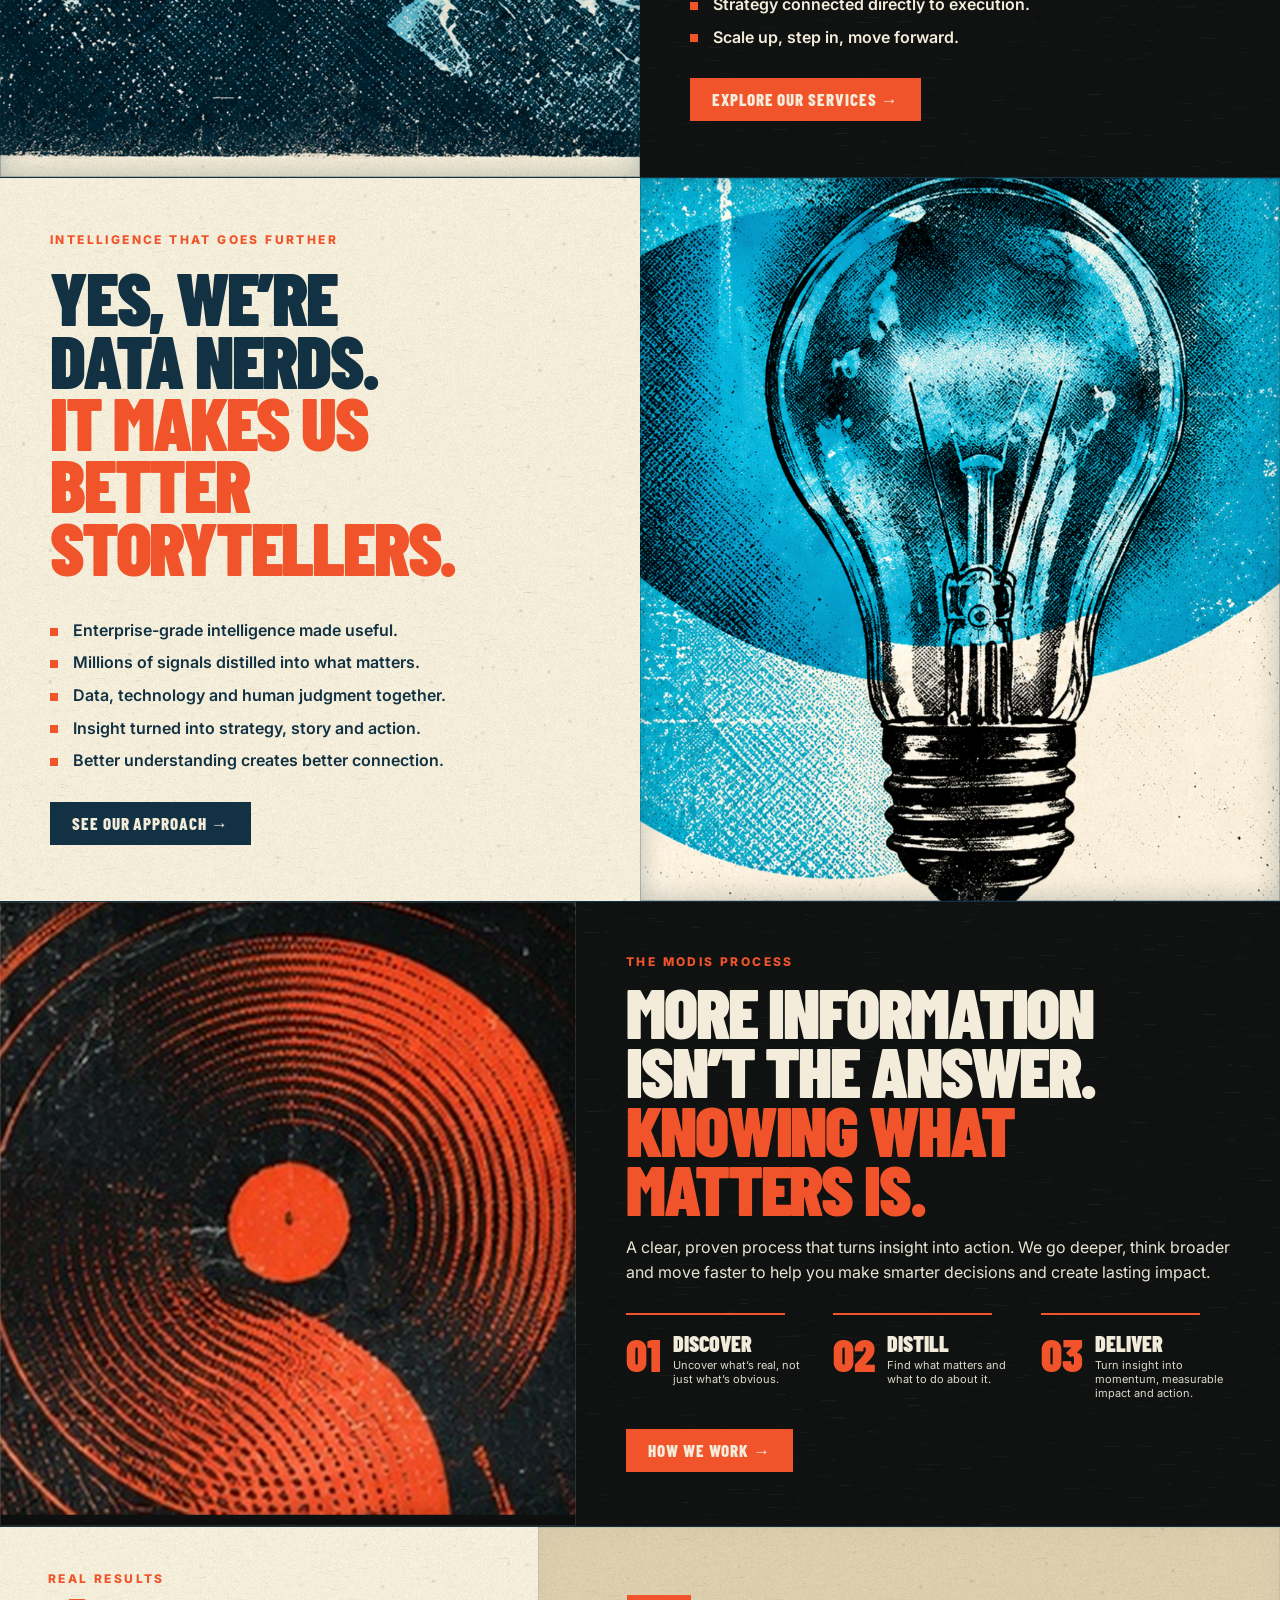
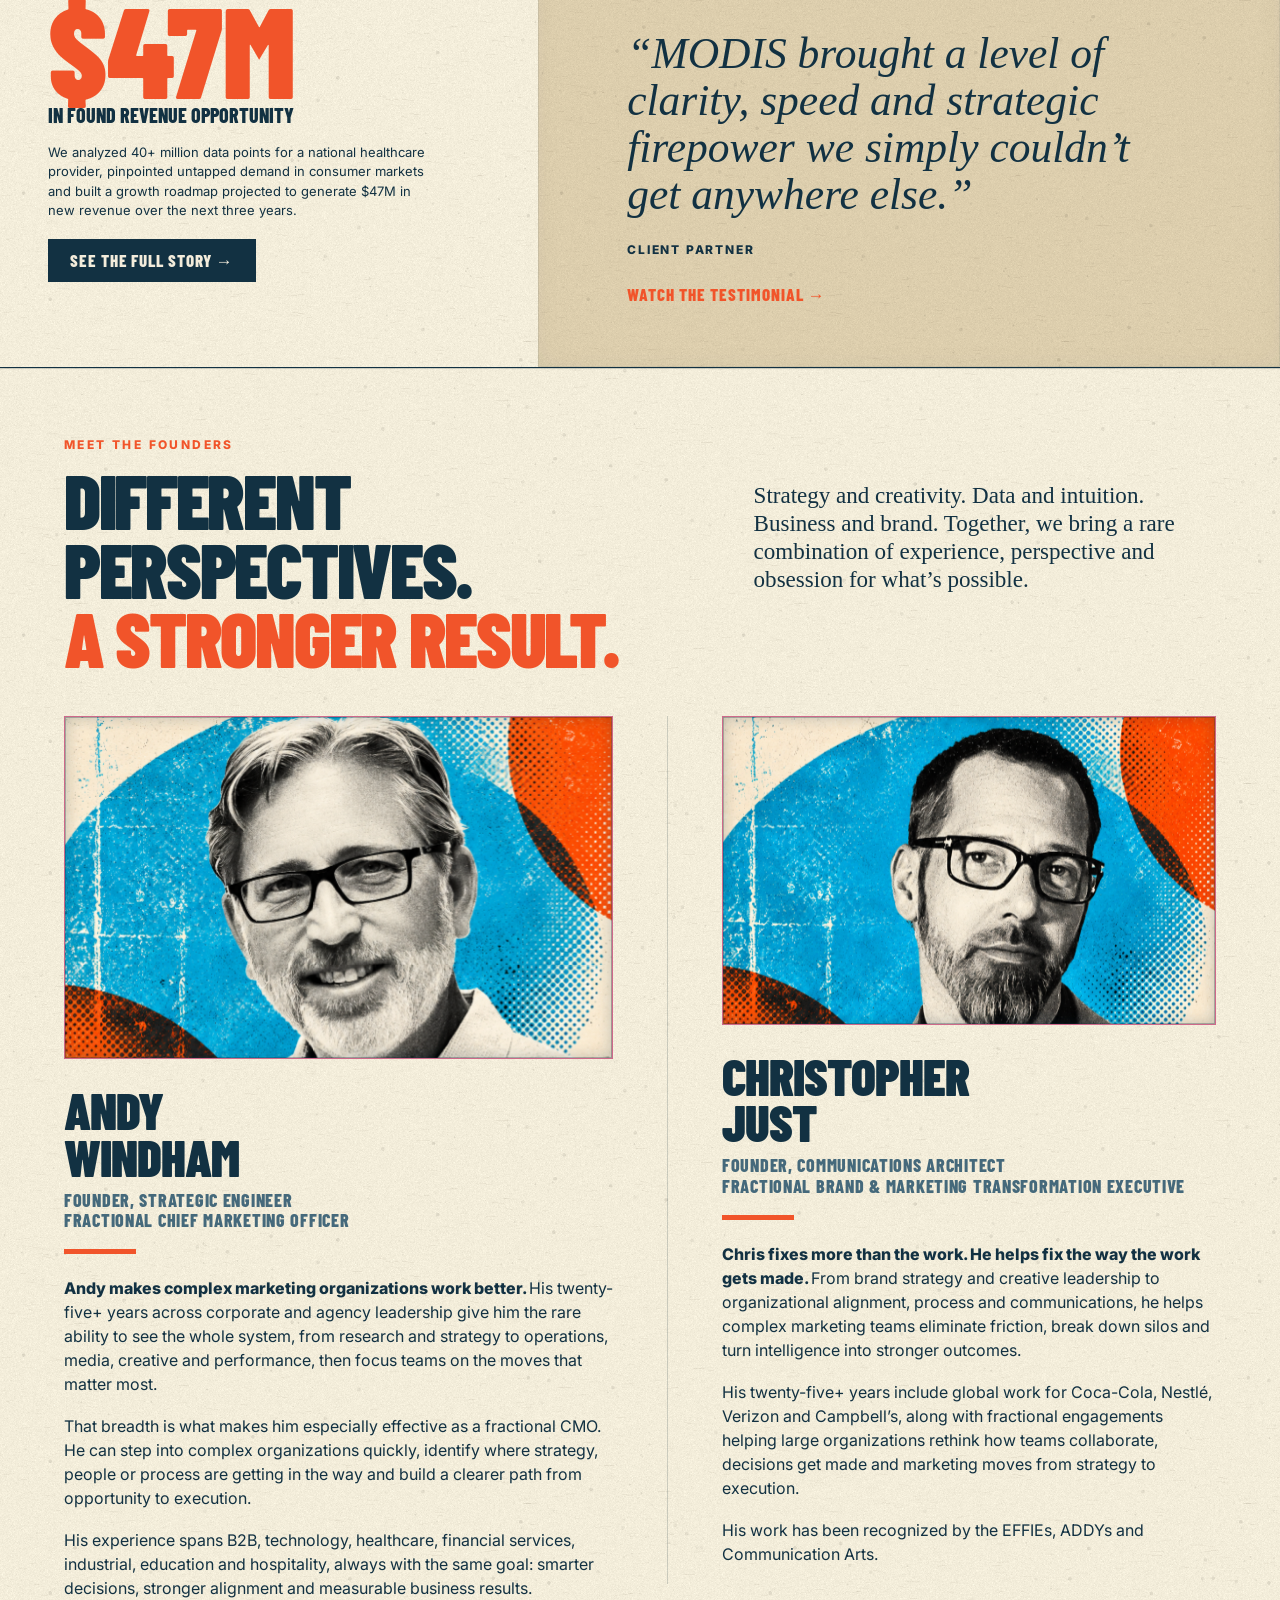
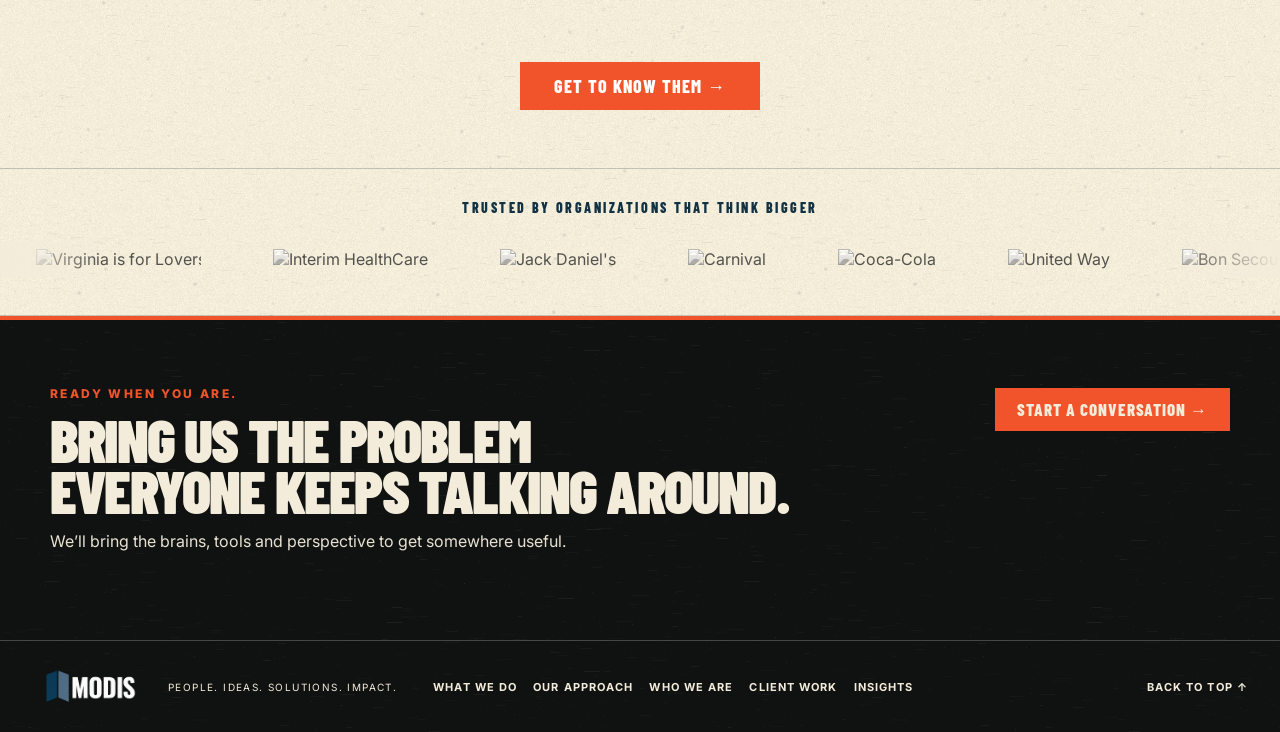
==== commit 45a13a5e: "Update hero bullet styling" ====
--- a/index.html
+++ b/index.html
@@ -147,7 +147,7 @@
           <li>Enterprise capability. Less overhead.</li>
           <li>Direct access to the people doing the work.</li>
           <li>Flexible support built around the problem.</li>
-          <li>Big-company firepower without big-company complexity.</li>
+          <li class="bold-point">Big-company firepower without the big-company invoice.</li>
         </ul>
 
 
--- a/styles.css
+++ b/styles.css
@@ -3194,4 +3194,7 @@
 
   }
 
+}
+.section-points .bold-point {
+  font-weight: 800;
 }
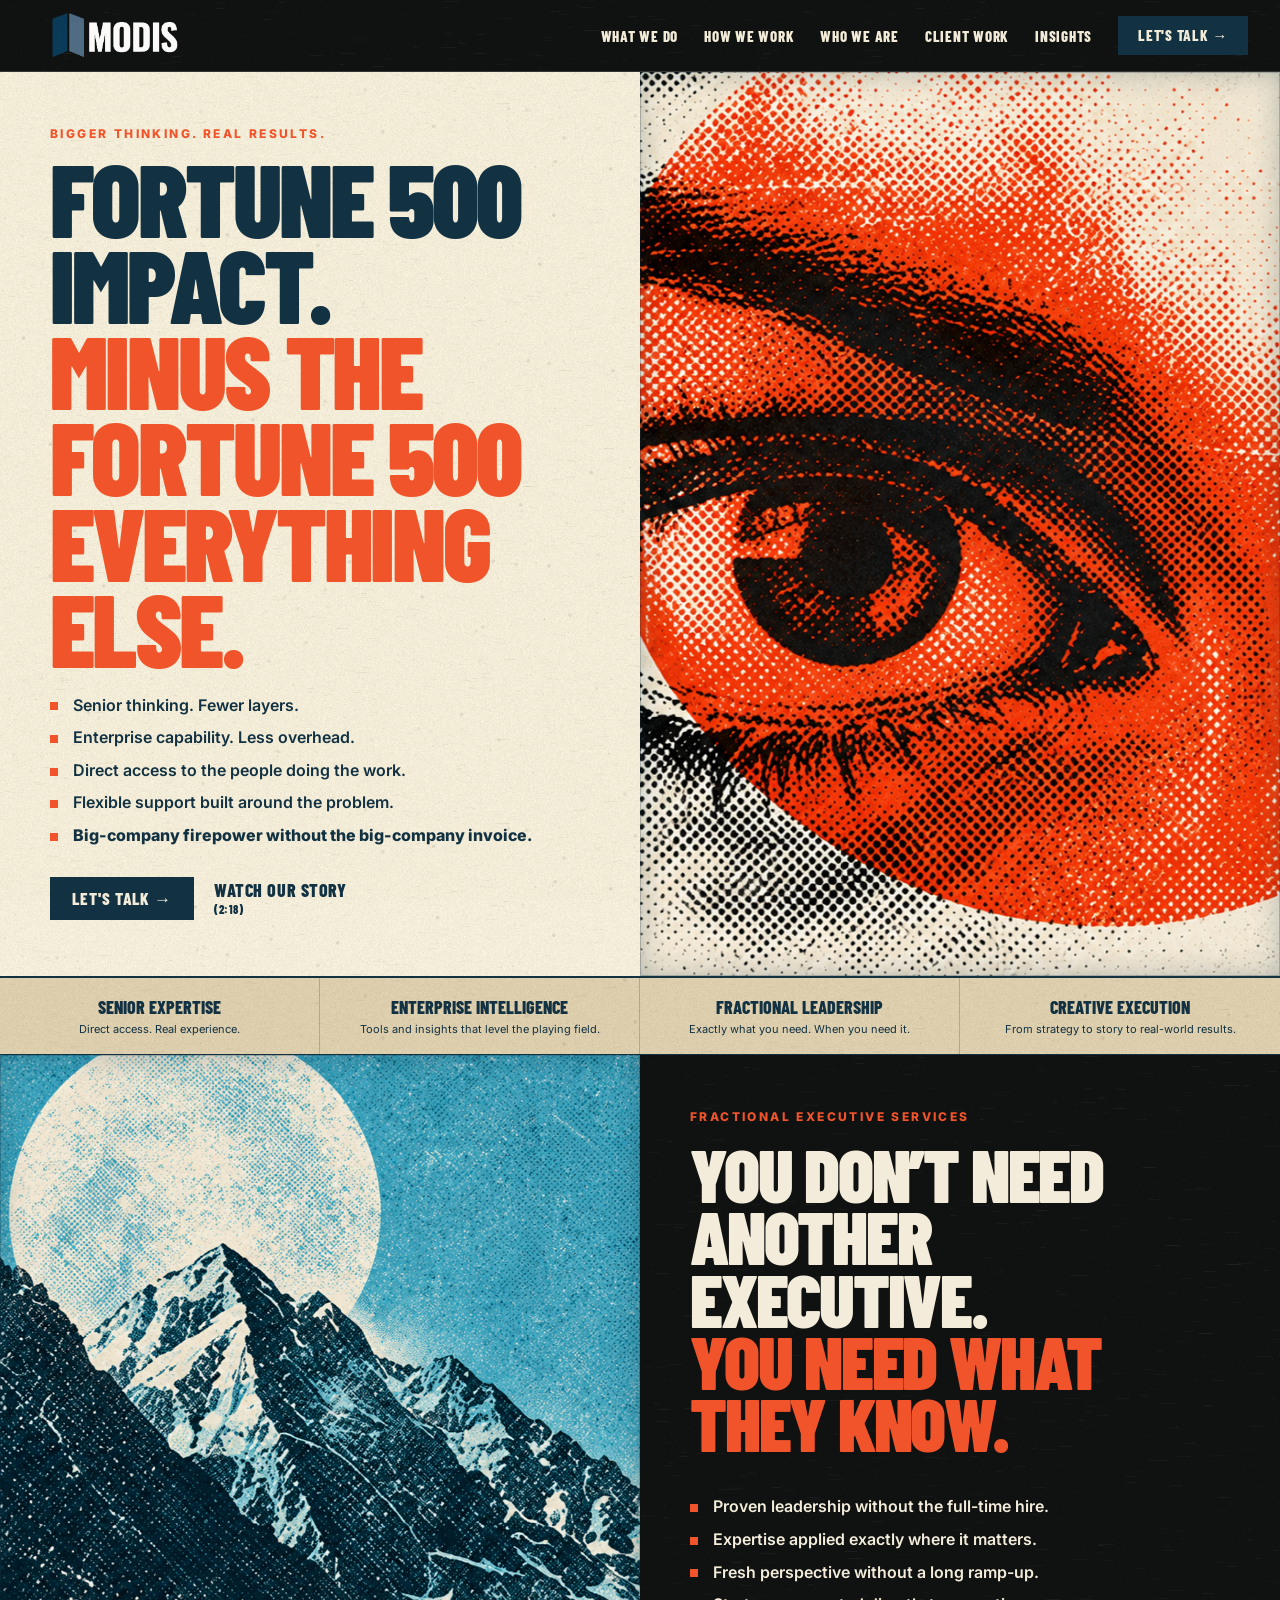
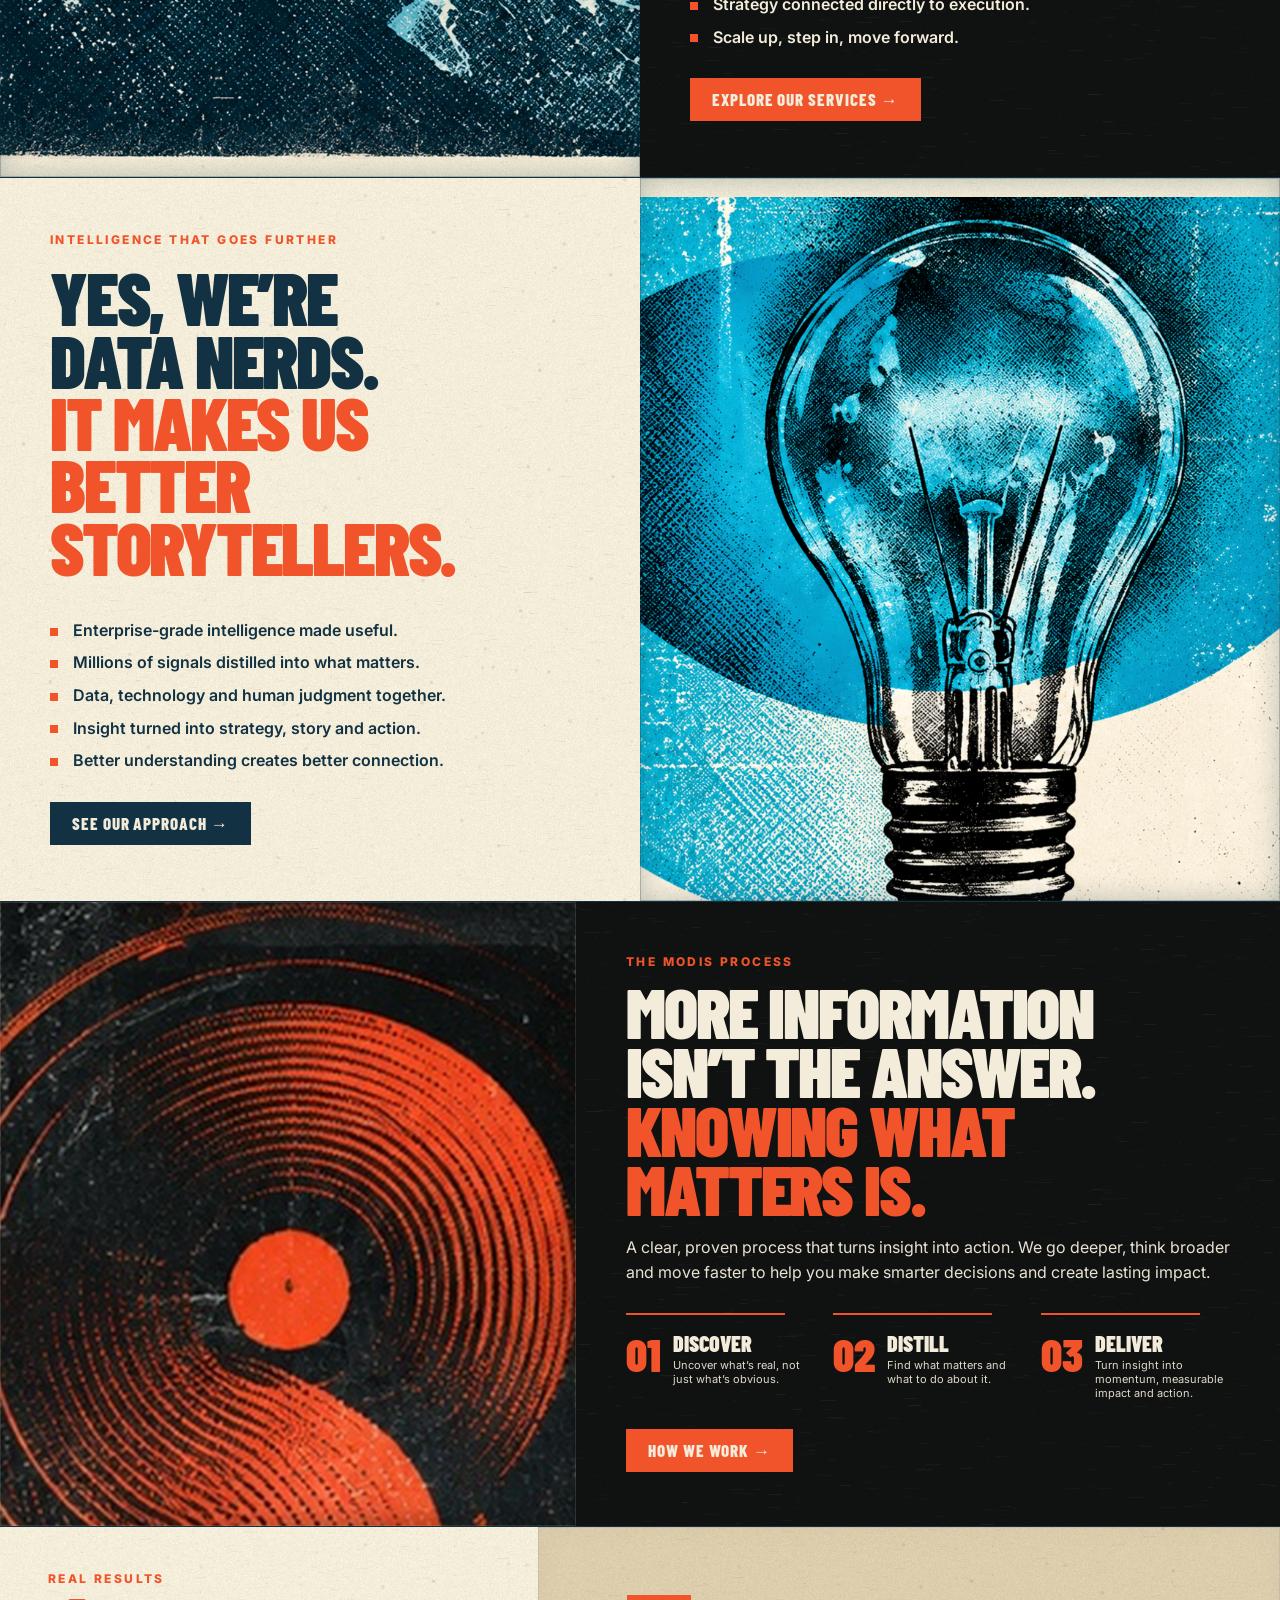
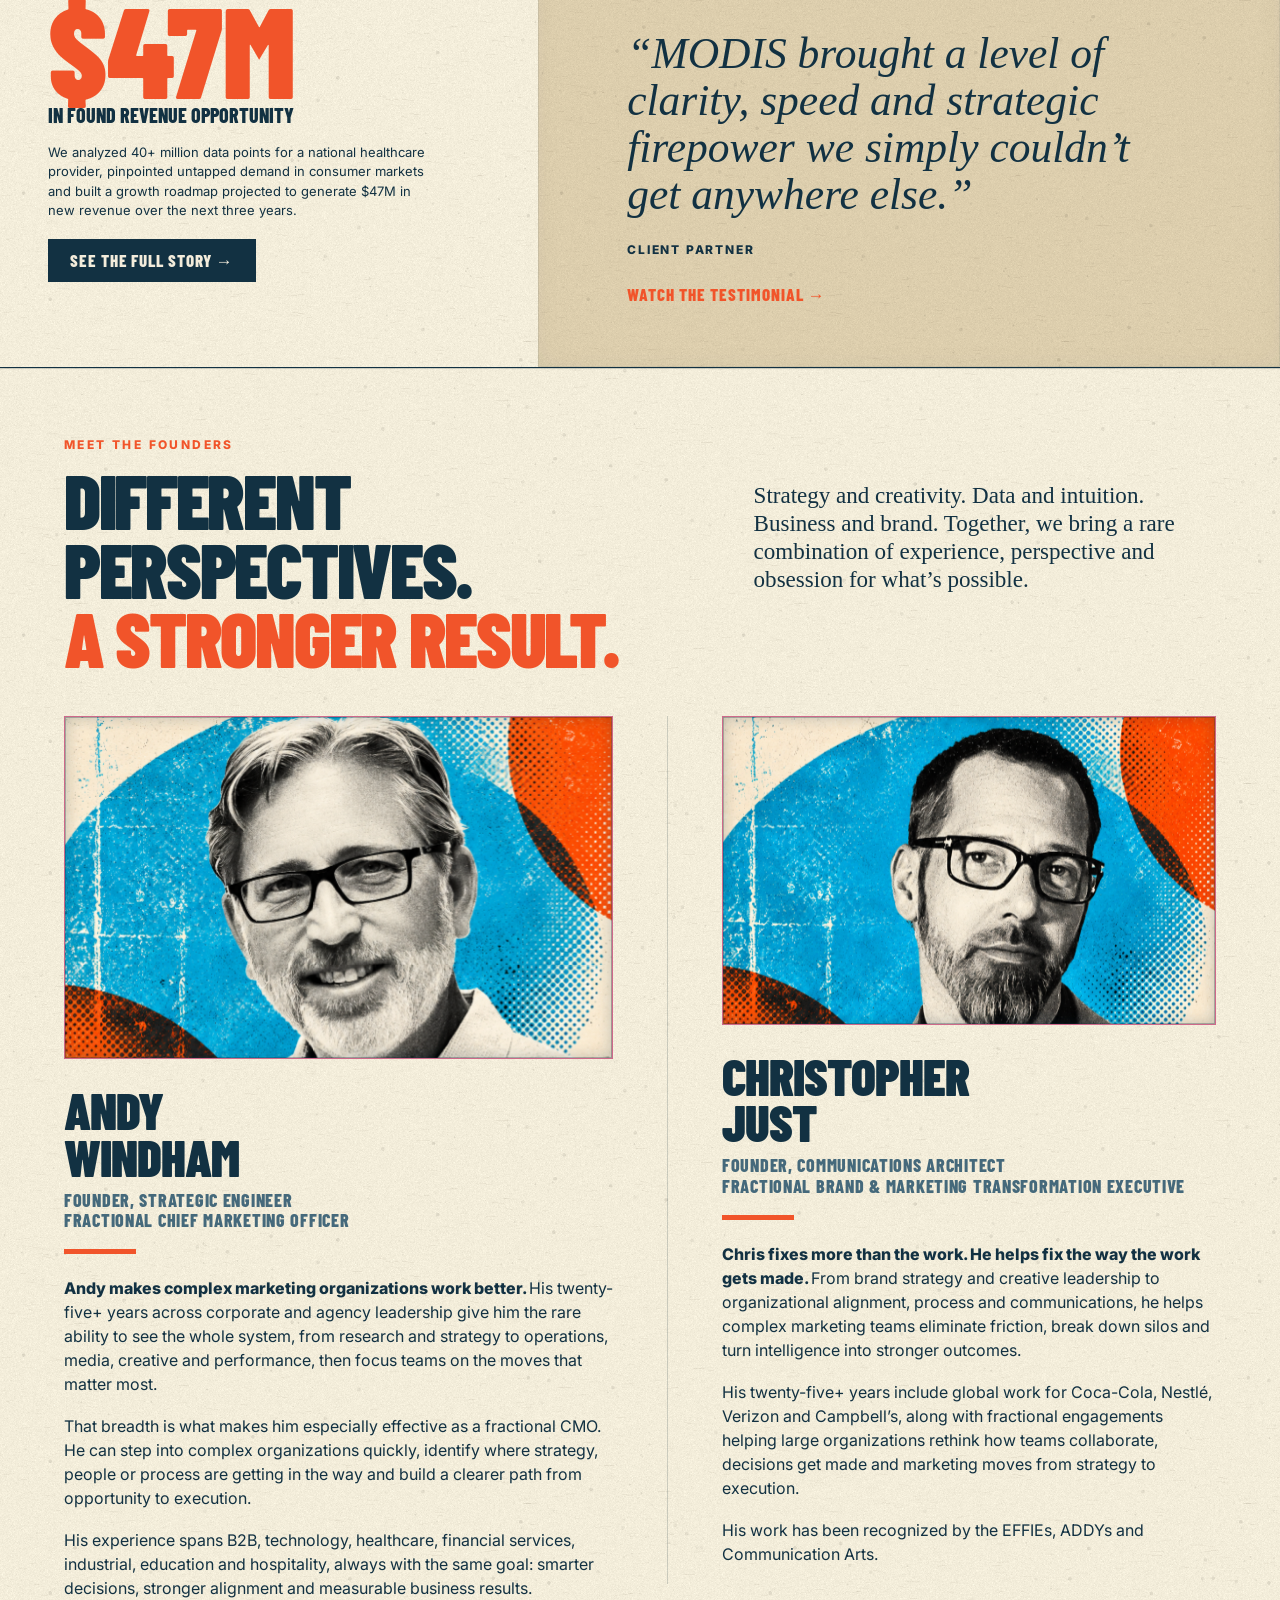
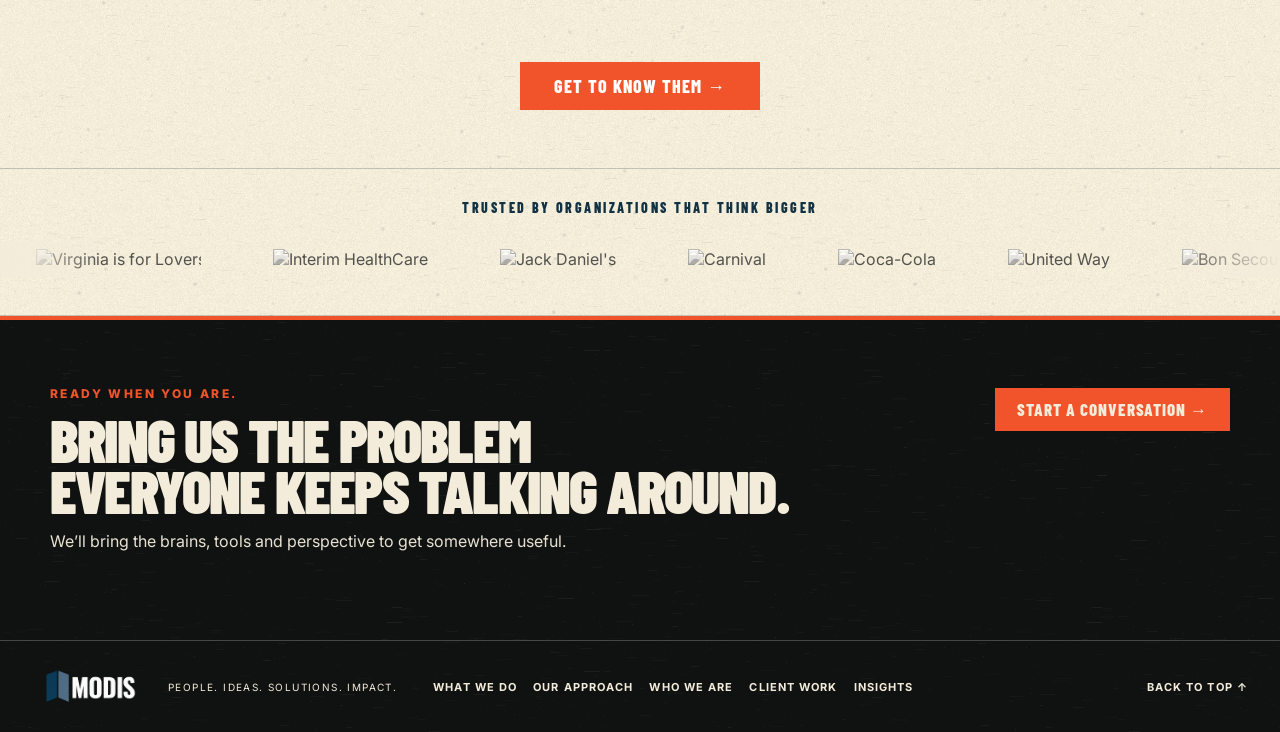
==== commit f5e3b497: "Build How We Work interior page" ====
--- a/index.html
+++ b/index.html
@@ -88,9 +88,7 @@
         WHAT WE DO
       </a>
 
-      <a href="#approach">
-        OUR APPROACH
-      </a>
+      <a href="how-we-work.html">HOW WE WORK</a>
 
       <a href="#team">
         WHO WE ARE
@@ -413,12 +411,9 @@
         </div>
 
 
-        <a
-          class="btn"
-          href="#contact"
-        >
-          HOW WE WORK →
-        </a>
+        <a class="btn" href="how-we-work.html">
+  HOW WE WORK →
+</a>
 
       </div>
 
--- a/styles.css
+++ b/styles.css
@@ -3197,4 +3197,1089 @@
 }
 .section-points .bold-point {
   font-weight: 800;
-}+}
+/* =========================================
+   ALIGN MAIN SECTION COLUMNS
+   ========================================= */
+
+/* Hero uses same center split as sections below */
+.hero {
+  grid-template-columns: 1fr 1fr !important;
+}
+
+/* Remove the hero image bleed that shifts the divider left */
+.hero-art {
+  width: 100% !important;
+  margin-left: 0 !important;
+}
+
+/* Keep feature sections on matching 50/50 columns */
+.feature,
+.data-section {
+  grid-template-columns: 1fr 1fr !important;
+}
+/* =========================================
+   MOBILE FIX AFTER DESKTOP COLUMN ALIGNMENT
+   ========================================= */
+
+@media (max-width: 820px) {
+
+  /* HERO
+     Copy full width, image full width underneath
+  */
+
+  .hero {
+    display: grid !important;
+    grid-template-columns: 1fr !important;
+  }
+
+  .hero-copy {
+    grid-column: 1 !important;
+    grid-row: 1 !important;
+  }
+
+  .hero-visual-wrap {
+    grid-column: 1 !important;
+    grid-row: 2 !important;
+    width: 100% !important;
+  }
+
+  .hero-art {
+    width: 100% !important;
+    margin-left: 0 !important;
+    min-height: 360px !important;
+  }
+
+
+  /* FRACTIONAL SERVICES
+     Image full width, copy full width underneath
+  */
+
+  #services {
+    display: grid !important;
+    grid-template-columns: 1fr !important;
+  }
+
+  #services .mountain-art {
+    grid-column: 1 !important;
+    grid-row: 1 !important;
+    order: 1 !important;
+    width: 100% !important;
+    min-height: 360px !important;
+  }
+
+  #services .feature-copy {
+    grid-column: 1 !important;
+    grid-row: 2 !important;
+    order: 2 !important;
+    width: 100% !important;
+  }
+
+
+  /* INTELLIGENCE
+     Keep bulb above copy
+  */
+
+  .data-section {
+    display: flex !important;
+    flex-direction: column !important;
+  }
+
+  .data-section .bulb-art {
+    order: 1 !important;
+    width: 100% !important;
+    min-height: 320px !important;
+  }
+
+  .data-section .feature-copy {
+    order: 2 !important;
+    width: 100% !important;
+  }
+
+}
+/* =========================================================
+   HOW WE WORK
+   ========================================================= */
+
+
+/* =========================================
+   NAV ACTIVE STATE
+   ========================================= */
+
+.site-nav a.active {
+  color: var(--orange);
+}
+
+
+/* =========================================
+   HERO
+   ========================================= */
+
+.hww-hero {
+  display: grid;
+
+  grid-template-columns: 42% 58%;
+
+  min-height: 620px;
+
+  overflow: hidden;
+
+  border-bottom: 1px solid var(--ink);
+}
+
+
+.hww-hero-copy {
+  position: relative;
+
+  z-index: 3;
+
+  display: flex;
+
+  flex-direction: column;
+
+  justify-content: center;
+
+  padding: 60px 44px 60px 5vw;
+}
+
+
+.hww-hero h1 {
+  color: var(--paper);
+
+  font-size: clamp(82px, 8vw, 132px);
+}
+
+
+.hww-hero h1 span {
+  color: var(--orange);
+}
+
+
+.hww-lead {
+  max-width: 500px;
+
+  color: var(--paper);
+
+  font-size: 19px;
+
+  line-height: 1.4;
+}
+
+
+.hww-hero-art {
+  position: relative;
+
+  min-height: 620px;
+
+  overflow: hidden;
+}
+
+
+.hww-hero-art img {
+  position: absolute;
+
+  inset: -6%;
+
+  width: 112%;
+
+  height: 112%;
+
+  object-fit: cover;
+
+  will-change: transform;
+}
+
+
+.hww-hero-art::after {
+  content: "";
+
+  position: absolute;
+
+  inset: 0;
+
+  z-index: 4;
+
+  pointer-events: none;
+
+  box-shadow:
+    inset 0 0 0 1px rgba(243, 236, 219, .09),
+    inset 0 0 34px rgba(0, 0, 0, .42);
+}
+
+
+/* =========================================
+   PRINCIPLES
+   ========================================= */
+
+.hww-principles {
+  display: grid;
+
+  grid-template-columns: repeat(4, 1fr);
+
+  background-color: var(--testimonial);
+
+  background-image: url("assets/paper-texture.png");
+
+  background-size: 720px 720px;
+
+  background-blend-mode: multiply;
+
+  border-bottom: 1px solid var(--ink);
+}
+
+
+.hww-principles article {
+  padding: 24px 38px;
+
+  border-right: 1px solid var(--rule);
+}
+
+
+.hww-principles article:last-child {
+  border-right: 0;
+}
+
+
+.hww-principles h3 {
+  margin: 0 0 5px;
+
+  color: var(--cta-blue);
+
+  font-size: 23px;
+
+  line-height: 1;
+
+  text-transform: uppercase;
+}
+
+
+.hww-principles p {
+  margin: 0;
+
+  color: var(--cta-blue);
+
+  font-size: 13px;
+
+  line-height: 1.35;
+}
+
+
+/* =========================================
+   PROCESS INTRO
+   ========================================= */
+
+.hww-process-intro {
+  display: grid;
+
+  grid-template-columns: 1fr 1fr;
+
+  align-items: end;
+
+  gap: 70px;
+
+  padding: 58px 5vw 48px;
+
+  border-bottom: 1px solid var(--rule);
+}
+
+
+.hww-process-intro h2 {
+  max-width: 610px;
+
+  margin-bottom: 0;
+
+  font-size: clamp(62px, 6vw, 96px);
+}
+
+
+.hww-process-intro > p {
+  max-width: 500px;
+
+  margin: 0 0 10px;
+
+  font-size: 17px;
+
+  line-height: 1.5;
+}
+
+
+/* =========================================
+   PROCESS STEPS
+   ========================================= */
+
+.hww-step {
+  display: grid;
+
+  grid-template-columns: 1fr 1fr;
+
+  min-height: 540px;
+
+  border-bottom: 1px solid var(--ink);
+}
+
+
+.hww-step-art {
+  position: relative;
+
+  min-height: 540px;
+
+  overflow: hidden;
+}
+
+
+.hww-step-art img {
+  position: absolute;
+
+  inset: -7%;
+
+  width: 114%;
+
+  height: 114%;
+
+  object-fit: cover;
+
+  will-change: transform;
+}
+
+
+.hww-step-art::after {
+  content: "";
+
+  position: absolute;
+
+  inset: 0;
+
+  z-index: 3;
+
+  pointer-events: none;
+
+  box-shadow:
+    inset 0 0 0 1px rgba(18, 49, 66, .20),
+    inset 0 0 30px rgba(18, 49, 66, .24);
+}
+
+
+.hww-step-copy {
+  position: relative;
+
+  display: grid;
+
+  grid-template-columns: 120px 1fr;
+
+  gap: 22px;
+
+  align-items: center;
+
+  padding: 58px 5vw 58px 34px;
+}
+
+
+.hww-step-number {
+  align-self: start;
+
+  color: rgba(18, 49, 66, .09);
+
+  font-family: "Barlow Condensed", sans-serif;
+
+  font-size: clamp(108px, 10vw, 170px);
+
+  font-weight: 900;
+
+  line-height: .75;
+}
+
+
+.hww-step-copy h2 {
+  margin-top: 5px;
+
+  color: var(--cta-blue);
+
+  font-size: clamp(50px, 4.8vw, 78px);
+}
+
+
+.hww-step-copy > div > p:not(.kicker) {
+  max-width: 530px;
+
+  font-size: 16px;
+
+  line-height: 1.5;
+}
+
+
+.hww-output {
+  max-width: 540px;
+
+  margin-top: 28px;
+
+  padding-top: 17px;
+
+  border-top: 2px solid rgba(241, 84, 42, .45);
+}
+
+
+.hww-output strong {
+  display: block;
+
+  margin-bottom: 5px;
+
+  color: var(--orange);
+
+  font-family: "Barlow Condensed", sans-serif;
+
+  font-size: 18px;
+
+  font-weight: 900;
+}
+
+
+.hww-output p {
+  margin: 0;
+
+  font-size: 13px;
+
+  line-height: 1.45;
+}
+
+
+/* =========================================
+   MODIS MODEL
+   ========================================= */
+
+.hww-model {
+  display: grid;
+
+  grid-template-columns: 1.1fr .9fr;
+
+  gap: 40px;
+
+  padding: 70px 5vw 0;
+
+  overflow: hidden;
+}
+
+
+.hww-model-copy h2 {
+  max-width: 800px;
+
+  color: var(--paper);
+
+  font-size: clamp(62px, 6vw, 96px);
+}
+
+
+.hww-model-copy h2 span {
+  color: var(--orange);
+}
+
+
+.hww-model-copy > p:not(.kicker) {
+  max-width: 650px;
+
+  color: rgba(243, 236, 219, .9);
+
+  font-size: 16px;
+
+  line-height: 1.55;
+}
+
+
+/* ORBIT DIAGRAM */
+
+.hww-orbit {
+  position: relative;
+
+  width: min(440px, 90%);
+
+  aspect-ratio: 1;
+
+  justify-self: center;
+
+  align-self: center;
+}
+
+
+.orbit-ring {
+  position: absolute;
+
+  border: 1px solid rgba(243, 236, 219, .28);
+
+  border-radius: 50%;
+}
+
+
+.orbit-ring-one {
+  inset: 20%;
+}
+
+
+.orbit-ring-two {
+  inset: 34%;
+}
+
+
+.orbit-core {
+  position: absolute;
+
+  top: 50%;
+
+  left: 50%;
+
+  display: flex;
+
+  align-items: center;
+
+  justify-content: center;
+
+  width: 130px;
+
+  height: 130px;
+
+  transform: translate(-50%, -50%);
+
+  border: 1px solid rgba(243, 236, 219, .35);
+
+  border-radius: 50%;
+
+  color: var(--paper);
+
+  background: rgba(243, 236, 219, .08);
+
+  font-family: "Barlow Condensed", sans-serif;
+
+  font-size: 27px;
+
+  font-weight: 900;
+
+  line-height: .85;
+
+  text-align: center;
+}
+
+
+.orbit-label {
+  position: absolute;
+
+  color: var(--paper);
+
+  font-family: "Barlow Condensed", sans-serif;
+
+  font-size: 14px;
+
+  font-weight: 800;
+
+  letter-spacing: .04em;
+}
+
+
+.orbit-strategy {
+  top: 3%;
+
+  left: 50%;
+
+  transform: translateX(-50%);
+}
+
+
+.orbit-media {
+  top: 20%;
+
+  right: 2%;
+}
+
+
+.orbit-technology {
+  top: 48%;
+
+  right: -4%;
+}
+
+
+.orbit-production {
+  right: 4%;
+
+  bottom: 16%;
+}
+
+
+.orbit-creative {
+  bottom: 2%;
+
+  left: 50%;
+
+  transform: translateX(-50%);
+}
+
+
+.orbit-brand {
+  bottom: 16%;
+
+  left: 5%;
+}
+
+
+.orbit-data {
+  top: 48%;
+
+  left: -1%;
+}
+
+
+.orbit-research {
+  top: 20%;
+
+  left: 3%;
+}
+
+
+.hww-model-points {
+  grid-column: 1 / -1;
+
+  display: grid;
+
+  grid-template-columns: repeat(3, 1fr);
+
+  margin-top: 50px;
+
+  border-top: 1px solid rgba(243, 236, 219, .18);
+}
+
+
+.hww-model-points article {
+  padding: 36px 42px 42px 0;
+
+  border-right: 1px solid rgba(241, 84, 42, .6);
+}
+
+
+.hww-model-points article + article {
+  padding-left: 42px;
+}
+
+
+.hww-model-points article:last-child {
+  border-right: 0;
+}
+
+
+.hww-model-points h3 {
+  margin: 0 0 10px;
+
+  color: var(--paper);
+
+  font-size: 37px;
+
+  line-height: .85;
+
+  text-transform: uppercase;
+}
+
+
+.hww-model-points p {
+  margin: 0;
+
+  color: rgba(243, 236, 219, .82);
+
+  font-size: 13px;
+
+  line-height: 1.4;
+}
+
+
+/* =========================================
+   EXPERIENCE
+   ========================================= */
+
+.hww-experience {
+  padding: 54px 5vw 60px;
+}
+
+
+.hww-experience-grid {
+  display: grid;
+
+  grid-template-columns: repeat(5, 1fr);
+
+  margin-top: 30px;
+}
+
+
+.hww-experience-grid article {
+  padding: 0 28px;
+
+  border-right: 1px solid var(--rule);
+}
+
+
+.hww-experience-grid article:first-child {
+  padding-left: 0;
+}
+
+
+.hww-experience-grid article:last-child {
+  padding-right: 0;
+
+  border-right: 0;
+}
+
+
+.hww-experience-grid strong {
+  display: block;
+
+  margin-bottom: 7px;
+
+  color: var(--orange);
+
+  font-family: "Barlow Condensed", sans-serif;
+
+  font-size: 55px;
+
+  font-weight: 900;
+
+  line-height: .8;
+}
+
+
+.hww-experience-grid h3 {
+  margin: 0 0 12px;
+
+  color: var(--cta-blue);
+
+  font-size: 28px;
+
+  line-height: .86;
+
+  text-transform: uppercase;
+}
+
+
+.hww-experience-grid p {
+  margin: 0;
+
+  font-size: 12px;
+
+  line-height: 1.45;
+}
+
+
+/* =========================================
+   FINAL CTA
+   ========================================= */
+
+.hww-final {
+  display: grid;
+
+  grid-template-columns: 45% 55%;
+
+  min-height: 390px;
+
+  overflow: hidden;
+}
+
+
+.hww-final-copy {
+  position: relative;
+
+  z-index: 3;
+
+  display: flex;
+
+  flex-direction: column;
+
+  justify-content: center;
+
+  padding: 52px 40px 52px 5vw;
+}
+
+
+.hww-final-copy h2 {
+  max-width: 660px;
+
+  color: var(--paper);
+
+  font-size: clamp(54px, 5.5vw, 86px);
+}
+
+
+.hww-final-copy h2 span {
+  color: var(--orange);
+}
+
+
+.hww-final-copy > p:not(.kicker) {
+  color: var(--paper);
+
+  font-size: 15px;
+}
+
+
+.hww-final-art {
+  position: relative;
+
+  overflow: hidden;
+
+  min-height: 390px;
+}
+
+
+.hww-final-art img {
+  position: absolute;
+
+  inset: -8%;
+
+  width: 116%;
+
+  height: 116%;
+
+  object-fit: cover;
+
+  will-change: transform;
+}
+
+
+/* =========================================
+   HOW WE WORK TABLET
+   ========================================= */
+
+@media (max-width: 1100px) {
+
+  .hww-hero {
+    grid-template-columns: 1fr 1fr;
+  }
+
+
+  .hww-principles {
+    grid-template-columns: repeat(2, 1fr);
+  }
+
+
+  .hww-principles article:nth-child(2) {
+    border-right: 0;
+  }
+
+
+  .hww-principles article:nth-child(-n+2) {
+    border-bottom: 1px solid var(--rule);
+  }
+
+
+  .hww-step-copy {
+    grid-template-columns: 90px 1fr;
+  }
+
+
+  .hww-model {
+    grid-template-columns: 1fr 1fr;
+  }
+
+
+  .hww-experience-grid {
+    grid-template-columns: repeat(5, 1fr);
+  }
+
+}
+
+
+/* =========================================
+   HOW WE WORK MOBILE
+   ========================================= */
+
+@media (max-width: 820px) {
+
+  .hww-hero {
+    display: flex;
+
+    flex-direction: column;
+
+    min-height: 0;
+  }
+
+
+  .hww-hero-copy {
+    order: 1;
+
+    padding: 48px 24px;
+  }
+
+
+  .hww-hero-art {
+    order: 2;
+
+    min-height: 330px;
+  }
+
+
+  .hww-hero h1 {
+    font-size: clamp(72px, 22vw, 100px);
+  }
+
+
+  .hww-lead {
+    font-size: 16px;
+  }
+
+
+  /* PRINCIPLES */
+
+  .hww-principles {
+    grid-template-columns: 1fr 1fr;
+  }
+
+
+  .hww-principles article {
+    padding: 20px;
+  }
+
+
+  /* INTRO */
+
+  .hww-process-intro {
+    grid-template-columns: 1fr;
+
+    gap: 24px;
+
+    padding: 46px 24px;
+  }
+
+
+  .hww-process-intro h2 {
+    font-size: 58px;
+  }
+
+
+  /* STEPS */
+
+  .hww-step,
+  .hww-step-reverse {
+    display: flex;
+
+    flex-direction: column;
+
+    min-height: 0;
+  }
+
+
+  .hww-step-art {
+    order: 1;
+
+    min-height: 330px;
+  }
+
+
+  .hww-step-copy {
+    order: 2;
+
+    grid-template-columns: 70px 1fr;
+
+    padding: 42px 24px;
+  }
+
+
+  .hww-step-number {
+    font-size: 88px;
+  }
+
+
+  .hww-step-copy h2 {
+    font-size: 51px;
+  }
+
+
+  /* MODEL */
+
+  .hww-model {
+    grid-template-columns: 1fr;
+
+    padding: 52px 24px 0;
+  }
+
+
+  .hww-model-copy h2 {
+    font-size: 58px;
+  }
+
+
+  .hww-orbit {
+    width: min(340px, 90vw);
+
+    margin: 20px auto 30px;
+  }
+
+
+  .hww-model-points {
+    grid-template-columns: 1fr;
+
+    margin-top: 0;
+  }
+
+
+  .hww-model-points article,
+  .hww-model-points article + article {
+    padding: 28px 0;
+
+    border-right: 0;
+
+    border-bottom: 1px solid rgba(241, 84, 42, .6);
+  }
+
+
+  .hww-model-points article:last-child {
+    border-bottom: 0;
+  }
+
+
+  /* EXPERIENCE */
+
+  .hww-experience {
+    padding: 48px 24px;
+  }
+
+
+  .hww-experience-grid {
+    grid-template-columns: 1fr;
+  }
+
+
+  .hww-experience-grid article,
+  .hww-experience-grid article:first-child,
+  .hww-experience-grid article:last-child {
+    padding: 24px 0;
+
+    border-right: 0;
+
+    border-bottom: 1px solid var(--rule);
+  }
+
+
+  .hww-experience-grid article:last-child {
+    border-bottom: 0;
+  }
+
+
+  /* CTA */
+
+  .hww-final {
+    display: flex;
+
+    flex-direction: column;
+
+    min-height: 0;
+  }
+
+
+  .hww-final-copy {
+    order: 1;
+
+    padding: 48px 24px;
+  }
+
+
+  .hww-final-art {
+    order: 2;
+
+    min-height: 300px;
+  }
+
+}
+
+
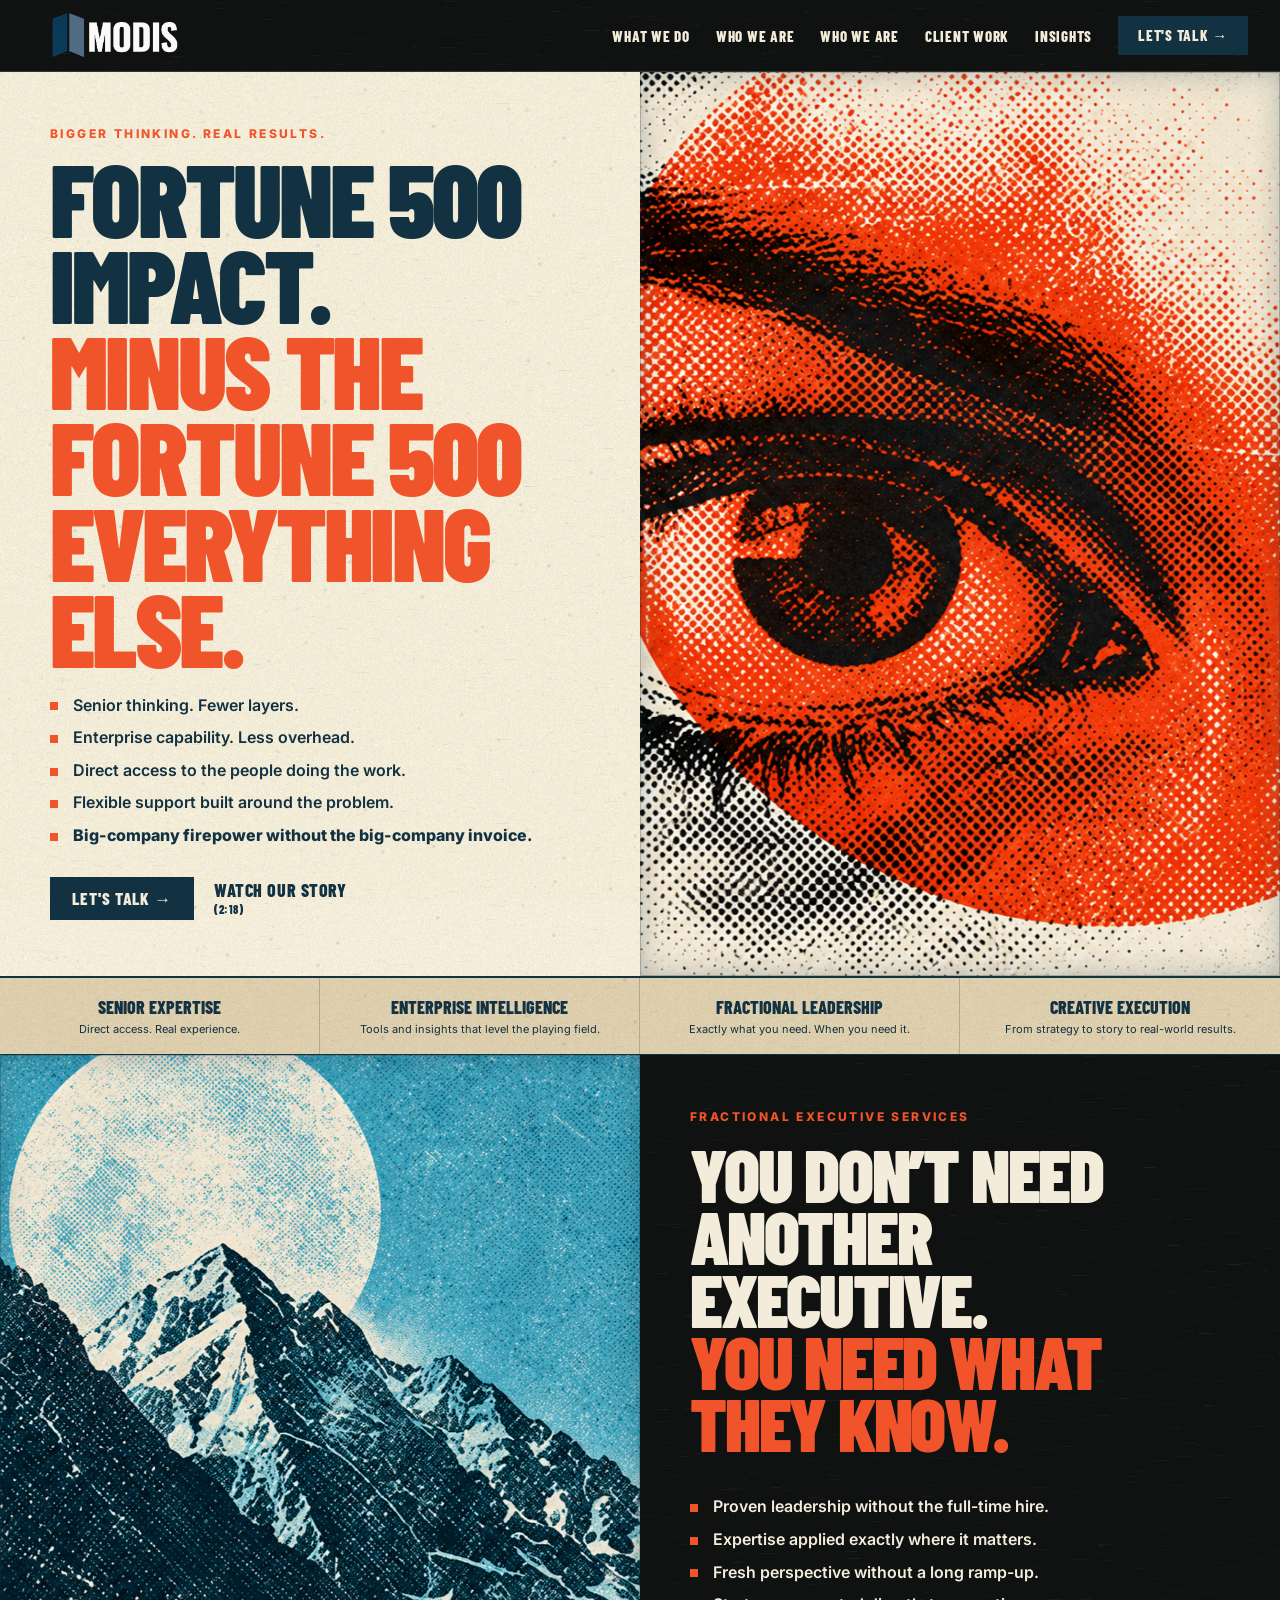
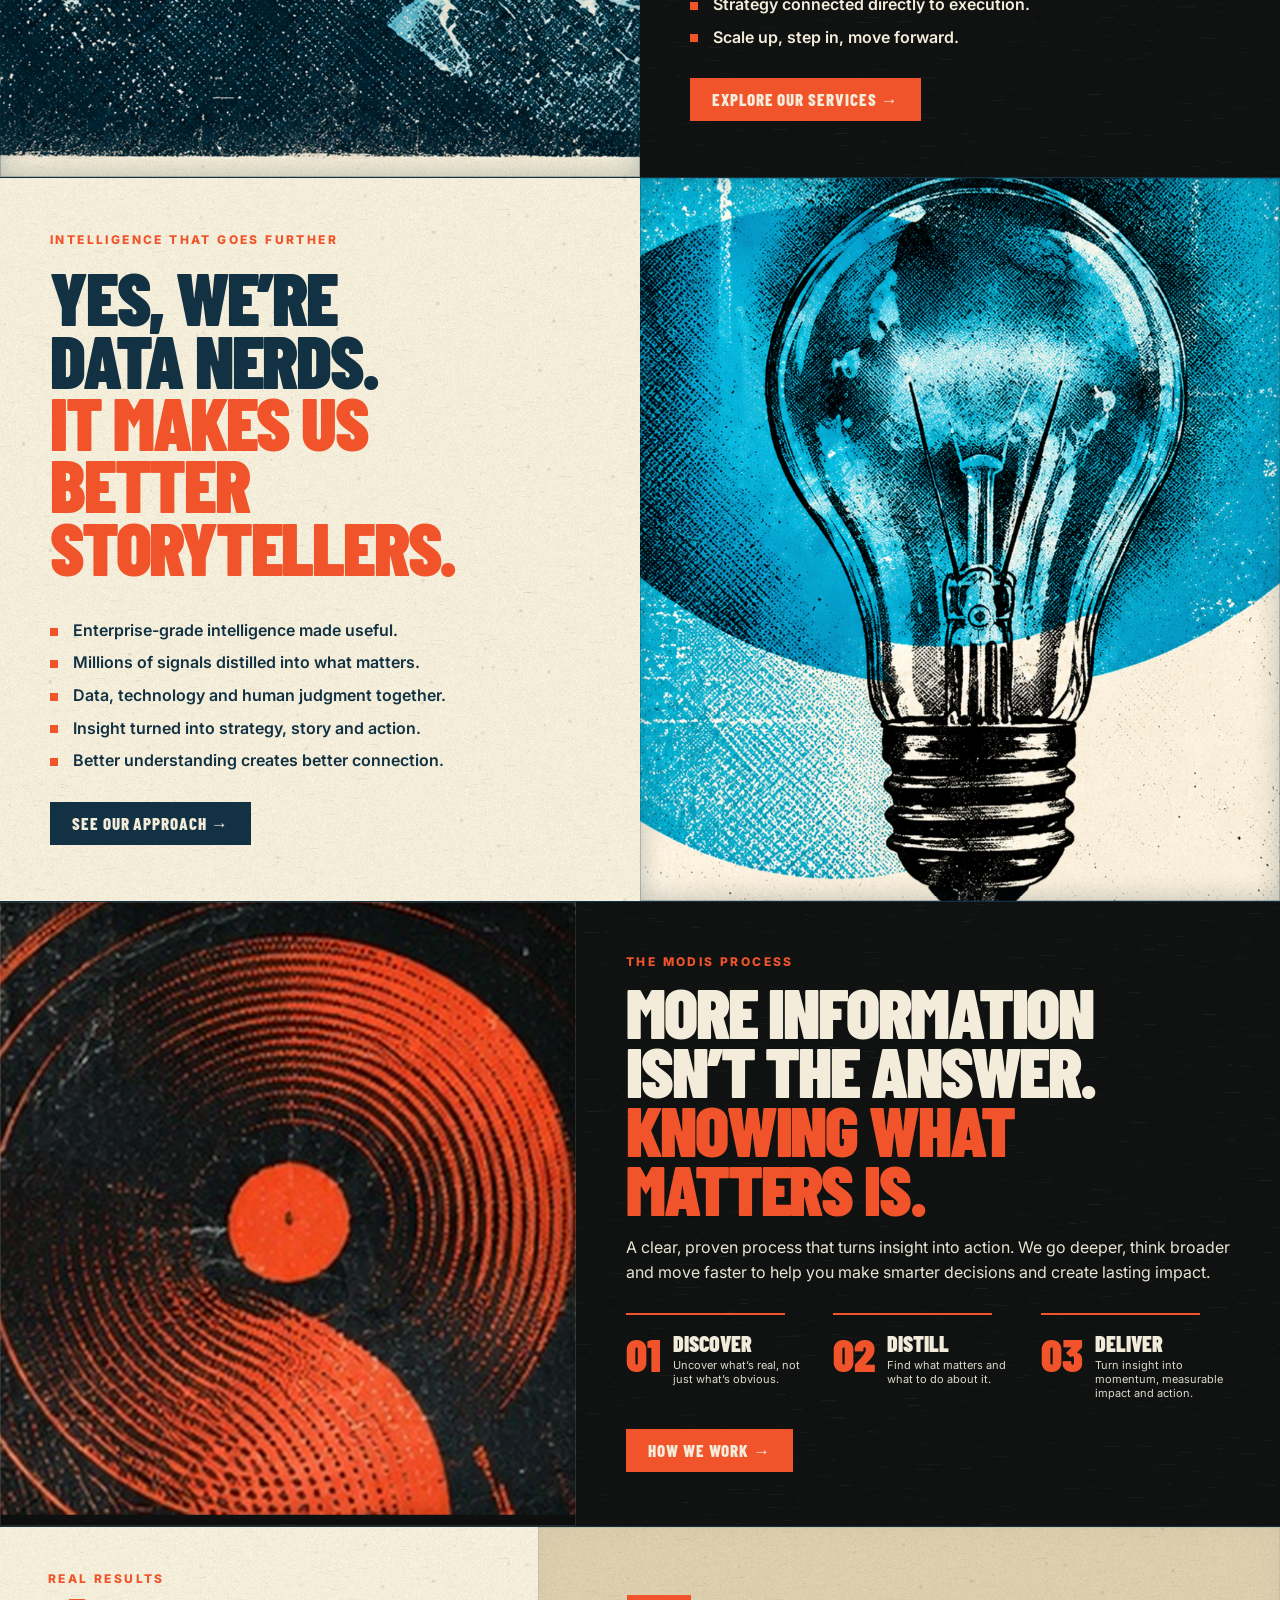
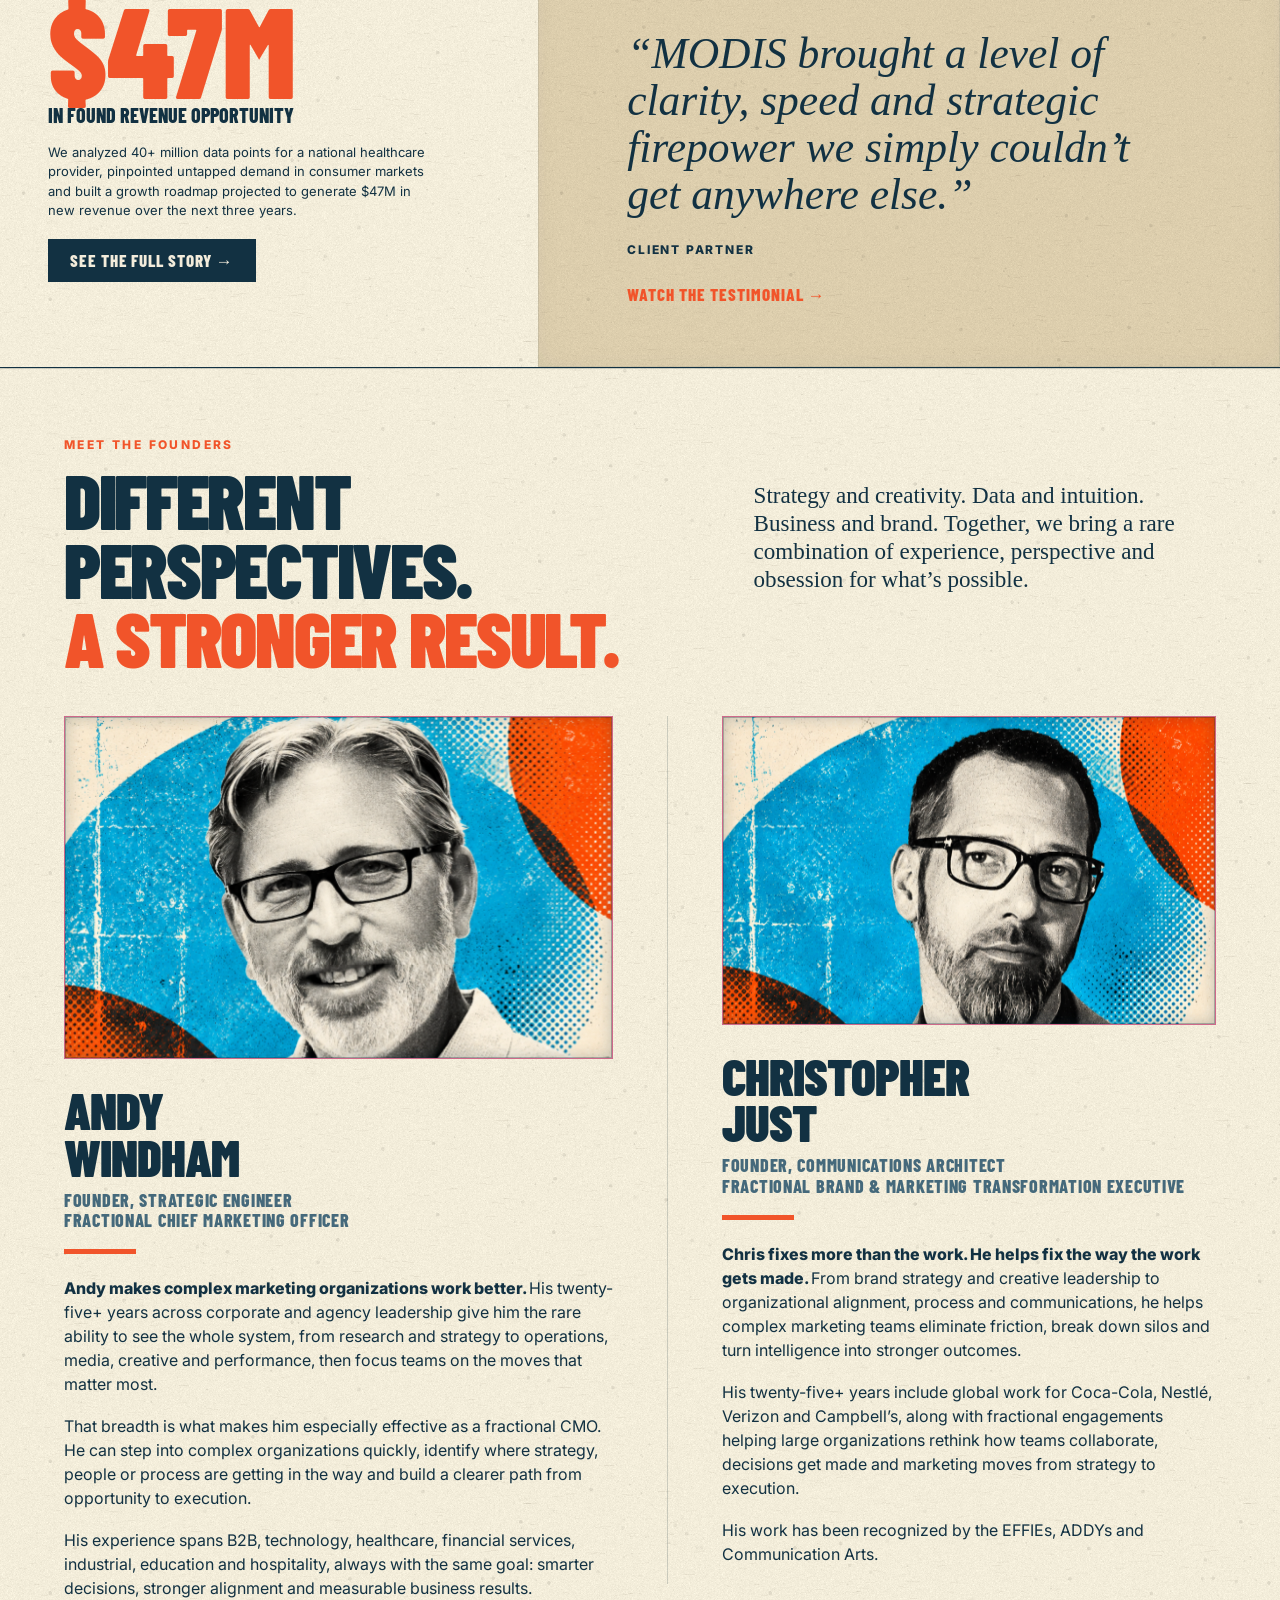
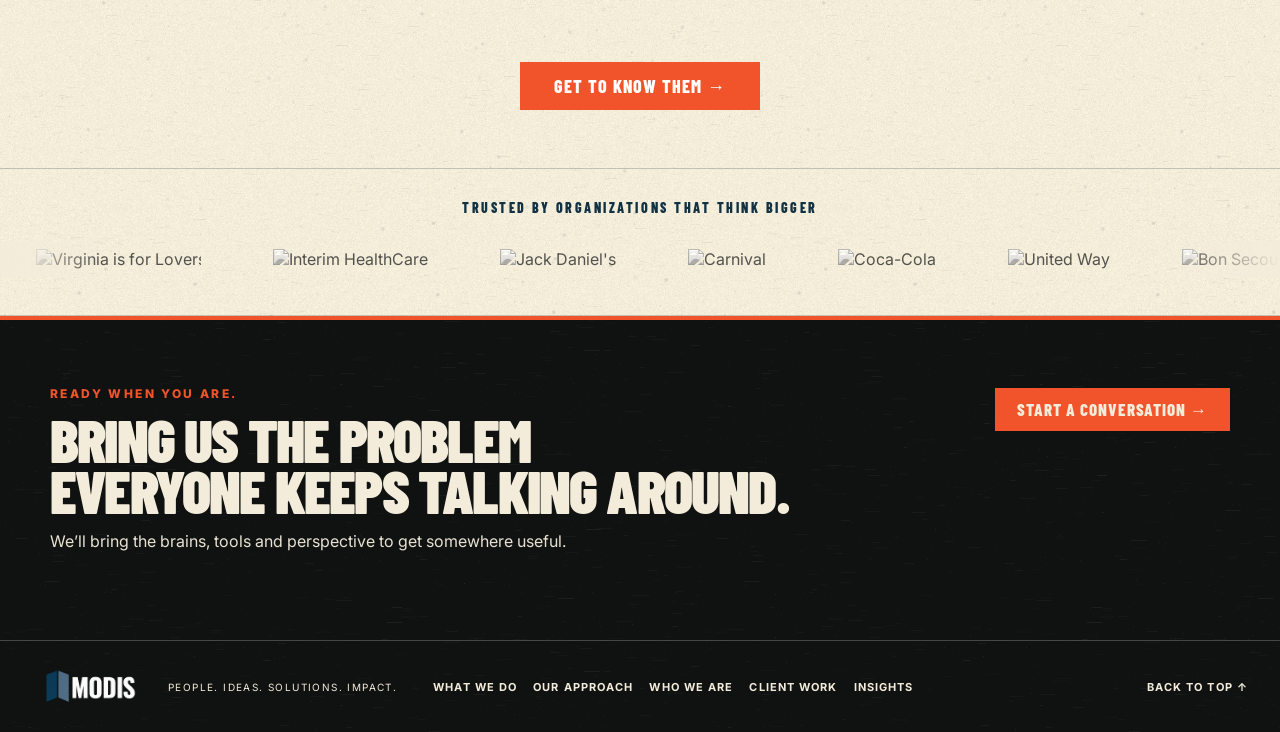
==== commit a7e2969e: "Unify MODIS navigation and connect Who We Are page" ====
--- a/index.html
+++ b/index.html
@@ -88,7 +88,7 @@
         WHAT WE DO
       </a>
 
-      <a href="how-we-work.html">HOW WE WORK</a>
+      <a href="about-us.html">WHO WE ARE</a>
 
       <a href="#team">
         WHO WE ARE
--- a/styles.css
+++ b/styles.css
@@ -3299,12 +3299,8 @@
 }
 /* =========================================================
    HOW WE WORK
+   CLEAN PAGE RESET
    ========================================================= */
-
-
-/* =========================================
-   NAV ACTIVE STATE
-   ========================================= */
 
 .site-nav a.active {
   color: var(--orange);
@@ -3317,150 +3313,118 @@
 
 .hww-hero {
   display: grid;
-
-  grid-template-columns: 42% 58%;
-
-  min-height: 620px;
-
+  grid-template-columns: 44% 56%;
+  min-height: 680px;
   overflow: hidden;
-
   border-bottom: 1px solid var(--ink);
 }
-
 
 .hww-hero-copy {
   position: relative;
-
   z-index: 3;
-
   display: flex;
-
   flex-direction: column;
-
   justify-content: center;
-
-  padding: 60px 44px 60px 5vw;
-}
-
+  padding: 64px 48px 64px 5vw;
+}
 
 .hww-hero h1 {
+  margin: 0 0 28px;
   color: var(--paper);
-
-  font-size: clamp(82px, 8vw, 132px);
-}
-
+  font-size: clamp(68px, 6.7vw, 110px);
+  line-height: .82;
+}
 
 .hww-hero h1 span {
+  display: block;
   color: var(--orange);
 }
 
-
 .hww-lead {
-  max-width: 500px;
-
+  max-width: 570px;
+  margin: 0 0 19px;
   color: var(--paper);
-
-  font-size: 19px;
-
-  line-height: 1.4;
-}
-
+  font-size: 20px;
+  font-weight: 700;
+  line-height: 1.42;
+}
+
+.hww-hero-support {
+  max-width: 580px;
+  margin: 0 0 16px;
+  color: rgba(243,236,219,.78);
+  font-size: 14px;
+  line-height: 1.55;
+}
+
+.hww-hero-copy .btn {
+  align-self: flex-start;
+  margin-top: 14px;
+}
 
 .hww-hero-art {
   position: relative;
-
-  min-height: 620px;
-
+  min-height: 680px;
   overflow: hidden;
 }
-
 
 .hww-hero-art img {
   position: absolute;
-
   inset: -6%;
-
   width: 112%;
-
   height: 112%;
-
   object-fit: cover;
-
   will-change: transform;
 }
-
 
 .hww-hero-art::after {
   content: "";
-
   position: absolute;
-
   inset: 0;
-
   z-index: 4;
-
   pointer-events: none;
-
   box-shadow:
-    inset 0 0 0 1px rgba(243, 236, 219, .09),
-    inset 0 0 34px rgba(0, 0, 0, .42);
+    inset 0 0 0 1px rgba(243,236,219,.09),
+    inset 0 0 34px rgba(0,0,0,.42);
 }
 
 
 /* =========================================
-   PRINCIPLES
+   FRACTION STRIP
    ========================================= */
 
 .hww-principles {
   display: grid;
-
   grid-template-columns: repeat(4, 1fr);
-
   background-color: var(--testimonial);
-
   background-image: url("assets/paper-texture.png");
-
   background-size: 720px 720px;
-
   background-blend-mode: multiply;
-
   border-bottom: 1px solid var(--ink);
 }
 
-
 .hww-principles article {
-  padding: 24px 38px;
-
+  padding: 25px 38px;
   border-right: 1px solid var(--rule);
 }
-
 
 .hww-principles article:last-child {
   border-right: 0;
 }
 
-
 .hww-principles h3 {
-  margin: 0 0 5px;
-
+  margin: 0 0 7px;
   color: var(--cta-blue);
-
   font-size: 23px;
-
   line-height: 1;
-
   text-transform: uppercase;
 }
-
 
 .hww-principles p {
   margin: 0;
-
   color: var(--cta-blue);
-
   font-size: 13px;
-
-  line-height: 1.35;
+  line-height: 1.4;
 }
 
 
@@ -3470,36 +3434,48 @@
 
 .hww-process-intro {
   display: grid;
-
   grid-template-columns: 1fr 1fr;
-
-  align-items: end;
-
-  gap: 70px;
-
-  padding: 58px 5vw 48px;
-
+  min-height: 485px;
+  align-items: stretch;
   border-bottom: 1px solid var(--rule);
 }
 
-
-.hww-process-intro h2 {
-  max-width: 610px;
-
-  margin-bottom: 0;
-
-  font-size: clamp(62px, 6vw, 96px);
-}
-
-
-.hww-process-intro > p {
-  max-width: 500px;
-
-  margin: 0 0 10px;
-
-  font-size: 17px;
-
-  line-height: 1.5;
+.hww-process-heading {
+  display: flex;
+  flex-direction: column;
+  justify-content: center;
+  padding: 58px 5vw;
+}
+
+.hww-process-heading h2 {
+  max-width: 700px;
+  margin: 0;
+  color: var(--cta-blue);
+  font-size: clamp(60px, 5.6vw, 90px);
+  line-height: .87;
+}
+
+.hww-process-heading h2 span {
+  display: block;
+  color: var(--orange);
+}
+
+.hww-process-intro-copy {
+  display: flex;
+  align-items: center;
+  justify-content: center;
+  padding: 52px 6vw;
+}
+
+.hww-process-intro-copy p {
+  max-width: 650px;
+  margin: 0;
+  color: var(--cta-blue);
+  font-family: Georgia, "Times New Roman", serif;
+  font-size: clamp(29px, 2.4vw, 43px);
+  font-weight: 700;
+  line-height: 1.14;
+  letter-spacing: -.025em;
 }
 
 
@@ -3509,135 +3485,86 @@
 
 .hww-step {
   display: grid;
-
   grid-template-columns: 1fr 1fr;
-
-  min-height: 540px;
-
+  min-height: 580px;
   border-bottom: 1px solid var(--ink);
 }
-
 
 .hww-step-art {
   position: relative;
-
-  min-height: 540px;
-
+  min-height: 580px;
   overflow: hidden;
 }
-
 
 .hww-step-art img {
   position: absolute;
-
   inset: -7%;
-
   width: 114%;
-
   height: 114%;
-
   object-fit: cover;
-
   will-change: transform;
 }
-
 
 .hww-step-art::after {
   content: "";
-
   position: absolute;
-
   inset: 0;
-
   z-index: 3;
-
   pointer-events: none;
-
   box-shadow:
-    inset 0 0 0 1px rgba(18, 49, 66, .20),
-    inset 0 0 30px rgba(18, 49, 66, .24);
-}
-
+    inset 0 0 0 1px rgba(18,49,66,.20),
+    inset 0 0 30px rgba(18,49,66,.24);
+}
 
 .hww-step-copy {
   position: relative;
-
   display: grid;
-
   grid-template-columns: 120px 1fr;
-
   gap: 22px;
-
   align-items: center;
-
   padding: 58px 5vw 58px 34px;
 }
-
 
 .hww-step-number {
   align-self: start;
-
-  color: rgba(18, 49, 66, .09);
-
+  color: rgba(18,49,66,.09);
   font-family: "Barlow Condensed", sans-serif;
-
   font-size: clamp(108px, 10vw, 170px);
-
   font-weight: 900;
-
   line-height: .75;
 }
-
 
 .hww-step-copy h2 {
   margin-top: 5px;
-
   color: var(--cta-blue);
-
   font-size: clamp(50px, 4.8vw, 78px);
 }
 
-
 .hww-step-copy > div > p:not(.kicker) {
-  max-width: 530px;
-
+  max-width: 550px;
   font-size: 16px;
-
-  line-height: 1.5;
-}
-
+  line-height: 1.52;
+}
 
 .hww-output {
-  max-width: 540px;
-
+  max-width: 550px;
   margin-top: 28px;
-
   padding-top: 17px;
-
-  border-top: 2px solid rgba(241, 84, 42, .45);
-}
-
+  border-top: 2px solid rgba(241,84,42,.45);
+}
 
 .hww-output strong {
   display: block;
-
   margin-bottom: 5px;
-
   color: var(--orange);
-
   font-family: "Barlow Condensed", sans-serif;
-
   font-size: 18px;
-
   font-weight: 900;
 }
-
 
 .hww-output p {
   margin: 0;
-
   font-size: 13px;
-
   line-height: 1.45;
 }
 
@@ -3647,208 +3574,481 @@
    ========================================= */
 
 .hww-model {
+  position: relative;
+  overflow: hidden;
+  padding: 78px 5vw 0;
+  color: var(--paper);
+  background: #070908;
+}
+
+
+/*
+  Actual distressed image.
+  Confined mostly to the diagram side.
+*/
+
+.hww-model::before {
+  content: "";
+  position: absolute;
+  top: 0;
+  right: 0;
+  bottom: 0;
+  width: 64%;
+  z-index: 0;
+  pointer-events: none;
+
+  background-image:
+    url("assets/how-we-work-modis-model-background.png");
+
+  background-repeat: no-repeat;
+  background-position: right center;
+  background-size: auto 760px;
+
+  opacity: .30;
+
+  -webkit-mask-image:
+    linear-gradient(
+      90deg,
+      transparent 0%,
+      rgba(0,0,0,.20) 15%,
+      rgba(0,0,0,.78) 45%,
+      #000 72%
+    );
+
+  mask-image:
+    linear-gradient(
+      90deg,
+      transparent 0%,
+      rgba(0,0,0,.20) 15%,
+      rgba(0,0,0,.78) 45%,
+      #000 72%
+    );
+}
+
+
+.hww-model > * {
+  position: relative;
+  z-index: 2;
+}
+
+
+.hww-model-inner {
   display: grid;
 
-  grid-template-columns: 1.1fr .9fr;
-
-  gap: 40px;
-
-  padding: 70px 5vw 0;
-
-  overflow: hidden;
-}
-
+  grid-template-columns:
+    minmax(0, 1.06fr)
+    minmax(420px, .94fr);
+
+  gap: 60px;
+  align-items: center;
+}
+
+
+/* =========================================
+   MODEL COPY
+   ========================================= */
 
 .hww-model-copy h2 {
-  max-width: 800px;
-
+  max-width: 720px;
+  margin: 0 0 30px;
   color: var(--paper);
-
-  font-size: clamp(62px, 6vw, 96px);
-}
-
+  font-size: clamp(62px, 5.8vw, 94px);
+  line-height: .86;
+}
 
 .hww-model-copy h2 span {
+  display: block;
   color: var(--orange);
 }
-
 
 .hww-model-copy > p:not(.kicker) {
   max-width: 650px;
-
-  color: rgba(243, 236, 219, .9);
-
+  color: rgba(243,236,219,.90);
   font-size: 16px;
-
   line-height: 1.55;
 }
 
-
-/* ORBIT DIAGRAM */
-
-.hww-orbit {
+.hww-model-copy .hww-model-core-line {
+  margin-top: 24px;
+  color: var(--paper);
+  font-weight: 800;
+}
+
+.hww-model-rule {
+  width: 100%;
+  max-width: 650px;
+  height: 2px;
+  margin: 27px 0 22px;
+  background: var(--orange);
+}
+
+.hww-model-copy .hww-model-payoff {
+  color: var(--paper);
+  font-size: 17px;
+  font-weight: 800;
+  line-height: 1.45;
+}
+
+
+/* =========================================
+   DIAGRAM
+   ========================================= */
+
+.hww-diagram-wrap {
+  display: flex;
+  align-items: center;
+  justify-content: center;
+
+  min-width: 0;
+
+  padding:
+    46px
+    20px;
+
+  overflow: visible;
+}
+
+
+.hww-diagram-card {
   position: relative;
 
-  width: min(440px, 90%);
-
-  aspect-ratio: 1;
-
-  justify-self: center;
-
-  align-self: center;
-}
-
-
-.orbit-ring {
+  width:
+    min(
+      460px,
+      90%
+    );
+
+  aspect-ratio: 1 / 1;
+
+  flex: 0 0 auto;
+
+  border-radius: 50%;
+
+  overflow: hidden;
+
+  background:
+    radial-gradient(
+      circle at 44% 38%,
+      rgba(255,255,255,.34) 0%,
+      rgba(255,255,255,.05) 34%,
+      transparent 64%
+    ),
+    #e7ddca;
+
+  border:
+    1px solid
+    rgba(18,49,66,.28);
+
+  box-shadow:
+    0 24px 60px rgba(0,0,0,.40),
+    0 0 0 8px rgba(243,236,219,.045),
+    inset 0 0 0 1px rgba(255,255,255,.34),
+    inset 0 0 45px rgba(18,49,66,.07);
+
+  transform:
+    scale(.88);
+
+  transform-origin:
+    center center;
+
+  will-change:
+    transform;
+}
+
+
+/*
+  Printed-paper surface
+*/
+
+.hww-diagram-card::before {
+  content: "";
   position: absolute;
-
-  border: 1px solid rgba(243, 236, 219, .28);
-
+  inset: 0;
+  z-index: 0;
+  pointer-events: none;
   border-radius: 50%;
-}
-
-
-.orbit-ring-one {
-  inset: 20%;
-}
-
-
-.orbit-ring-two {
-  inset: 34%;
-}
-
-
-.orbit-core {
+
+  opacity: .16;
+
+  background-image:
+    radial-gradient(
+      rgba(18,49,66,.32) .45px,
+      transparent .65px
+    );
+
+  background-size:
+    6px 6px;
+}
+
+
+/*
+  Inner plate / border
+*/
+
+.hww-diagram-card::after {
+  content: "";
   position: absolute;
-
-  top: 50%;
-
-  left: 50%;
-
-  display: flex;
-
-  align-items: center;
-
-  justify-content: center;
-
-  width: 130px;
-
-  height: 130px;
-
-  transform: translate(-50%, -50%);
-
-  border: 1px solid rgba(243, 236, 219, .35);
+  inset: 15px;
+  z-index: 1;
+  pointer-events: none;
 
   border-radius: 50%;
 
-  color: var(--paper);
-
-  background: rgba(243, 236, 219, .08);
-
-  font-family: "Barlow Condensed", sans-serif;
-
-  font-size: 27px;
+  border:
+    1px solid
+    rgba(18,49,66,.09);
+
+  box-shadow:
+    inset 0 0 30px rgba(18,49,66,.05);
+}
+
+
+.hww-diagram {
+  position: relative;
+  z-index: 2;
+
+  display: block;
+
+  width: 100%;
+  height: 100%;
+
+  padding: 22px;
+
+  overflow: visible;
+}
+
+
+/* =========================================
+   DIAGRAM SYSTEM
+   ========================================= */
+
+.hww-diagram-crosshair {
+  stroke: rgba(48,54,58,.08);
+  stroke-width: 1;
+}
+
+
+.hww-diagram-guide {
+  fill: none;
+
+  stroke:
+    rgba(48,54,58,.17);
+
+  stroke-width: 1;
+}
+
+
+.hww-diagram-fractions {
+  fill: none;
+
+  stroke:
+    var(--orange);
+
+  stroke-width: 6;
+
+  stroke-linecap: round;
+
+  stroke-dasharray:
+    46 119;
+
+  opacity: .88;
+
+  transform-origin:
+    300px 300px;
+
+  transform:
+    rotate(-11deg);
+}
+
+
+.hww-diagram-fractions-alt {
+  fill: none;
+
+  stroke:
+    #169bbb;
+
+  stroke-width: 2.5;
+
+  stroke-linecap: round;
+
+  stroke-dasharray:
+    10 148;
+
+  opacity: .72;
+
+  transform-origin:
+    300px 300px;
+
+  transform:
+    rotate(11deg);
+}
+
+
+.hww-diagram-ring {
+  fill: none;
+
+  stroke:
+    rgba(48,54,58,.47);
+
+  stroke-width: 1.5;
+}
+
+
+.hww-diagram-inner-track {
+  fill: none;
+
+  stroke:
+    rgba(48,54,58,.22);
+
+  stroke-width: 1;
+
+  stroke-dasharray:
+    4 7;
+}
+
+
+.hww-diagram-core-halo {
+  fill: none;
+
+  stroke:
+    var(--orange);
+
+  stroke-width: 2;
+
+  opacity: .52;
+}
+
+
+.hww-diagram-core-outline {
+  fill:
+    rgba(48,54,58,.07);
+
+  stroke:
+    rgba(48,54,58,.42);
+
+  stroke-width: 1.5;
+}
+
+
+.hww-diagram-core {
+  fill:
+    #30363a;
+
+  stroke:
+    #30363a;
+
+  stroke-width: 1.5;
+}
+
+
+.hww-diagram-spoke {
+  stroke:
+    rgba(48,54,58,.52);
+
+  stroke-width: 1.6;
+
+  stroke-linecap: round;
+}
+
+
+.hww-diagram-connector {
+  stroke:
+    rgba(48,54,58,.25);
+
+  stroke-width: 1;
+
+  stroke-linecap: round;
+}
+
+
+.hww-diagram-node {
+  fill:
+    var(--orange);
+
+  stroke:
+    #e7ddca;
+
+  stroke-width:
+    2;
+}
+
+
+.hww-diagram-label {
+  fill:
+    #30363a;
+
+  font-family:
+    "Barlow Condensed",
+    sans-serif;
+
+  font-size: 18px;
 
   font-weight: 900;
 
-  line-height: .85;
-
-  text-align: center;
-}
-
-
-.orbit-label {
-  position: absolute;
-
-  color: var(--paper);
-
-  font-family: "Barlow Condensed", sans-serif;
+  letter-spacing:
+    .035em;
+}
+
+
+.hww-diagram-core-title {
+  fill:
+    var(--paper);
+
+  font-family:
+    "Barlow Condensed",
+    sans-serif;
+
+  font-size: 31px;
+
+  font-weight: 900;
+}
+
+
+.hww-diagram-core-subtitle {
+  fill:
+    var(--orange);
+
+  font-family:
+    "Barlow Condensed",
+    sans-serif;
 
   font-size: 14px;
 
-  font-weight: 800;
-
-  letter-spacing: .04em;
-}
-
-
-.orbit-strategy {
-  top: 3%;
-
-  left: 50%;
-
-  transform: translateX(-50%);
-}
-
-
-.orbit-media {
-  top: 20%;
-
-  right: 2%;
-}
-
-
-.orbit-technology {
-  top: 48%;
-
-  right: -4%;
-}
-
-
-.orbit-production {
-  right: 4%;
-
-  bottom: 16%;
-}
-
-
-.orbit-creative {
-  bottom: 2%;
-
-  left: 50%;
-
-  transform: translateX(-50%);
-}
-
-
-.orbit-brand {
-  bottom: 16%;
-
-  left: 5%;
-}
-
-
-.orbit-data {
-  top: 48%;
-
-  left: -1%;
-}
-
-
-.orbit-research {
-  top: 20%;
-
-  left: 3%;
-}
-
+  font-weight: 900;
+
+  letter-spacing:
+    .08em;
+}
+
+
+/* =========================================
+   CORE / FRACTIONS / WHOLE
+   ========================================= */
 
 .hww-model-points {
-  grid-column: 1 / -1;
-
   display: grid;
 
-  grid-template-columns: repeat(3, 1fr);
-
-  margin-top: 50px;
-
-  border-top: 1px solid rgba(243, 236, 219, .18);
+  grid-template-columns:
+    repeat(3, 1fr);
+
+  margin-top: 62px;
+
+  border-top:
+    1px solid
+    rgba(243,236,219,.18);
 }
 
 
 .hww-model-points article {
-  padding: 36px 42px 42px 0;
-
-  border-right: 1px solid rgba(241, 84, 42, .6);
+  padding:
+    38px
+    42px
+    45px
+    0;
+
+  border-right:
+    1px solid
+    rgba(241,84,42,.58);
 }
 
 
@@ -3863,26 +4063,29 @@
 
 
 .hww-model-points h3 {
-  margin: 0 0 10px;
+  margin: 0 0 12px;
 
   color: var(--paper);
 
-  font-size: 37px;
-
-  line-height: .85;
+  font-size: 40px;
+
+  line-height: .84;
 
   text-transform: uppercase;
 }
 
 
 .hww-model-points p {
+  max-width: 350px;
+
   margin: 0;
 
-  color: rgba(243, 236, 219, .82);
+  color:
+    rgba(243,236,219,.82);
 
   font-size: 13px;
 
-  line-height: 1.4;
+  line-height: 1.45;
 }
 
 
@@ -3891,23 +4094,31 @@
    ========================================= */
 
 .hww-experience {
-  padding: 54px 5vw 60px;
+  padding:
+    54px
+    5vw
+    60px;
 }
 
 
 .hww-experience-grid {
   display: grid;
 
-  grid-template-columns: repeat(5, 1fr);
+  grid-template-columns:
+    repeat(5, 1fr);
 
   margin-top: 30px;
 }
 
 
 .hww-experience-grid article {
-  padding: 0 28px;
-
-  border-right: 1px solid var(--rule);
+  padding:
+    0
+    28px;
+
+  border-right:
+    1px solid
+    var(--rule);
 }
 
 
@@ -3930,7 +4141,9 @@
 
   color: var(--orange);
 
-  font-family: "Barlow Condensed", sans-serif;
+  font-family:
+    "Barlow Condensed",
+    sans-serif;
 
   font-size: 55px;
 
@@ -3969,9 +4182,10 @@
 .hww-final {
   display: grid;
 
-  grid-template-columns: 45% 55%;
-
-  min-height: 390px;
+  grid-template-columns:
+    45% 55%;
+
+  min-height: 430px;
 
   overflow: hidden;
 }
@@ -3988,37 +4202,54 @@
 
   justify-content: center;
 
-  padding: 52px 40px 52px 5vw;
+  padding:
+    52px
+    40px
+    52px
+    5vw;
 }
 
 
 .hww-final-copy h2 {
-  max-width: 660px;
+  max-width: 740px;
 
   color: var(--paper);
 
-  font-size: clamp(54px, 5.5vw, 86px);
+  font-size:
+    clamp(
+      54px,
+      5.4vw,
+      84px
+    );
+
+  line-height: .87;
 }
 
 
 .hww-final-copy h2 span {
+  display: block;
+
   color: var(--orange);
 }
 
 
 .hww-final-copy > p:not(.kicker) {
+  max-width: 530px;
+
   color: var(--paper);
 
   font-size: 15px;
+
+  line-height: 1.5;
 }
 
 
 .hww-final-art {
   position: relative;
 
+  min-height: 430px;
+
   overflow: hidden;
-
-  min-height: 390px;
 }
 
 
@@ -4028,7 +4259,6 @@
   inset: -8%;
 
   width: 116%;
-
   height: 116%;
 
   object-fit: cover;
@@ -4037,60 +4267,90 @@
 }
 
 
-/* =========================================
-   HOW WE WORK TABLET
-   ========================================= */
-
-@media (max-width: 1100px) {
+/* =========================================================
+   TABLET
+   ========================================================= */
+
+@media (max-width: 1100px) and (min-width: 821px) {
 
   .hww-hero {
-    grid-template-columns: 1fr 1fr;
-  }
-
-
-  .hww-principles {
-    grid-template-columns: repeat(2, 1fr);
-  }
-
-
-  .hww-principles article:nth-child(2) {
-    border-right: 0;
-  }
-
-
-  .hww-principles article:nth-child(-n+2) {
-    border-bottom: 1px solid var(--rule);
+    grid-template-columns:
+      46% 54%;
+  }
+
+
+  .hww-hero-copy {
+    padding:
+      54px
+      34px;
+  }
+
+
+  .hww-principles article {
+    padding:
+      22px
+      24px;
   }
 
 
   .hww-step-copy {
-    grid-template-columns: 90px 1fr;
+    grid-template-columns:
+      82px 1fr;
+
+    padding:
+      48px
+      34px;
+  }
+
+
+  .hww-step-number {
+    font-size:
+      100px;
   }
 
 
   .hww-model {
-    grid-template-columns: 1fr 1fr;
-  }
-
-
-  .hww-experience-grid {
-    grid-template-columns: repeat(5, 1fr);
-  }
-
-}
-
-
-/* =========================================
-   HOW WE WORK MOBILE
-   ========================================= */
+    padding-left:
+      34px;
+
+    padding-right:
+      34px;
+  }
+
+
+  .hww-model-inner {
+    grid-template-columns:
+      minmax(0, 1fr)
+      minmax(350px, .9fr);
+
+    gap:
+      32px;
+  }
+
+
+  .hww-diagram-card {
+    width:
+      min(
+        400px,
+        88%
+      );
+  }
+
+}
+
+
+/* =========================================================
+   MOBILE ONLY
+   ========================================================= */
 
 @media (max-width: 820px) {
+
+
+  /* HERO */
 
   .hww-hero {
     display: flex;
-
     flex-direction: column;
-
     min-height: 0;
   }
 
@@ -4098,52 +4358,115 @@
   .hww-hero-copy {
     order: 1;
 
-    padding: 48px 24px;
+    padding:
+      48px
+      24px;
   }
 
 
   .hww-hero-art {
     order: 2;
 
-    min-height: 330px;
+    min-height:
+      340px;
   }
 
 
   .hww-hero h1 {
-    font-size: clamp(72px, 22vw, 100px);
+    font-size:
+      clamp(
+        58px,
+        17vw,
+        84px
+      );
   }
 
 
   .hww-lead {
-    font-size: 16px;
-  }
-
-
-  /* PRINCIPLES */
+    font-size:
+      17px;
+  }
+
+
+  .hww-hero-support {
+    font-size:
+      14px;
+  }
+
+
+  /* FRACTIONS */
 
   .hww-principles {
-    grid-template-columns: 1fr 1fr;
+    grid-template-columns:
+      1fr 1fr;
   }
 
 
   .hww-principles article {
-    padding: 20px;
-  }
-
-
-  /* INTRO */
+    padding:
+      20px;
+  }
+
+
+  .hww-principles article:nth-child(2) {
+    border-right:
+      0;
+  }
+
+
+  .hww-principles article:nth-child(-n+2) {
+    border-bottom:
+      1px solid
+      var(--rule);
+  }
+
+
+  /* PROCESS INTRO */
 
   .hww-process-intro {
-    grid-template-columns: 1fr;
-
-    gap: 24px;
-
-    padding: 46px 24px;
-  }
-
-
-  .hww-process-intro h2 {
-    font-size: 58px;
+    grid-template-columns:
+      1fr;
+
+    min-height:
+      0;
+  }
+
+
+  .hww-process-heading {
+    padding:
+      46px
+      24px
+      32px;
+  }
+
+
+  .hww-process-heading h2 {
+    font-size:
+      54px;
+  }
+
+
+  .hww-process-intro-copy {
+    padding:
+      18px
+      24px
+      48px;
+  }
+
+
+  .hww-process-intro-copy p {
+    max-width:
+      none;
+
+    font-size:
+      clamp(
+        26px,
+        7vw,
+        34px
+      );
+
+    line-height:
+      1.15;
   }
 
 
@@ -4155,131 +4478,277 @@
 
     flex-direction: column;
 
-    min-height: 0;
+    min-height:
+      0;
   }
 
 
   .hww-step-art {
     order: 1;
 
-    min-height: 330px;
+    min-height:
+      330px;
   }
 
 
   .hww-step-copy {
     order: 2;
 
-    grid-template-columns: 70px 1fr;
-
-    padding: 42px 24px;
+    grid-template-columns:
+      68px 1fr;
+
+    padding:
+      42px
+      24px;
   }
 
 
   .hww-step-number {
-    font-size: 88px;
+    font-size:
+      84px;
   }
 
 
   .hww-step-copy h2 {
-    font-size: 51px;
+    font-size:
+      48px;
   }
 
 
   /* MODEL */
 
   .hww-model {
-    grid-template-columns: 1fr;
-
-    padding: 52px 24px 0;
+    padding:
+      52px
+      24px
+      0;
+  }
+
+
+  /*
+    Mobile texture is a controlled band
+    behind the diagram instead of a giant
+    full-section image.
+  */
+
+  .hww-model::before {
+    top:
+      38%;
+
+    right:
+      -24px;
+
+    bottom:
+      auto;
+
+    width:
+      calc(100% + 48px);
+
+    height:
+      500px;
+
+    background-size:
+      auto 500px;
+
+    background-position:
+      68% center;
+
+    opacity:
+      .22;
+
+    -webkit-mask-image:
+      linear-gradient(
+        180deg,
+        transparent 0%,
+        #000 15%,
+        #000 83%,
+        transparent 100%
+      );
+
+    mask-image:
+      linear-gradient(
+        180deg,
+        transparent 0%,
+        #000 15%,
+        #000 83%,
+        transparent 100%
+      );
+  }
+
+
+  .hww-model-inner {
+    grid-template-columns:
+      1fr;
+
+    gap:
+      36px;
   }
 
 
   .hww-model-copy h2 {
-    font-size: 58px;
-  }
-
-
-  .hww-orbit {
-    width: min(340px, 90vw);
-
-    margin: 20px auto 30px;
+    font-size:
+      57px;
+  }
+
+
+  .hww-model-copy > p:not(.kicker) {
+    font-size:
+      15px;
+  }
+
+
+  .hww-diagram-wrap {
+    padding:
+      34px
+      0
+      44px;
+  }
+
+
+  /*
+    Slightly smaller base size because
+    it expands to 108% during the scroll.
+  */
+
+  .hww-diagram-card {
+    width:
+      min(
+        300px,
+        82vw
+      );
+
+    transform:
+      scale(.92);
+  }
+
+
+  .hww-diagram {
+    padding:
+      12px;
   }
 
 
   .hww-model-points {
-    grid-template-columns: 1fr;
-
-    margin-top: 0;
+    grid-template-columns:
+      1fr;
+
+    margin-top:
+      12px;
   }
 
 
   .hww-model-points article,
   .hww-model-points article + article {
-    padding: 28px 0;
-
-    border-right: 0;
-
-    border-bottom: 1px solid rgba(241, 84, 42, .6);
+    padding:
+      28px
+      0;
+
+    border-right:
+      0;
+
+    border-bottom:
+      1px solid
+      rgba(241,84,42,.55);
   }
 
 
   .hww-model-points article:last-child {
-    border-bottom: 0;
+    border-bottom:
+      0;
   }
 
 
   /* EXPERIENCE */
 
   .hww-experience {
-    padding: 48px 24px;
+    padding:
+      48px
+      24px;
   }
 
 
   .hww-experience-grid {
-    grid-template-columns: 1fr;
+    grid-template-columns:
+      1fr;
   }
 
 
   .hww-experience-grid article,
   .hww-experience-grid article:first-child,
   .hww-experience-grid article:last-child {
-    padding: 24px 0;
-
-    border-right: 0;
-
-    border-bottom: 1px solid var(--rule);
+    padding:
+      24px
+      0;
+
+    border-right:
+      0;
+
+    border-bottom:
+      1px solid
+      var(--rule);
   }
 
 
   .hww-experience-grid article:last-child {
-    border-bottom: 0;
-  }
-
-
-  /* CTA */
+    border-bottom:
+      0;
+  }
+
+
+  .hww-experience-grid h3 {
+    font-size:
+      32px;
+  }
+
+
+  /* FINAL CTA */
 
   .hww-final {
     display: flex;
 
     flex-direction: column;
 
-    min-height: 0;
+    min-height:
+      0;
   }
 
 
   .hww-final-copy {
-    order: 1;
-
-    padding: 48px 24px;
+    order:
+      1;
+
+    padding:
+      48px
+      24px;
+  }
+
+
+  .hww-final-copy h2 {
+    font-size:
+      52px;
   }
 
 
   .hww-final-art {
-    order: 2;
-
-    min-height: 300px;
-  }
-
-}
-
-
+    order:
+      2;
+
+    min-height:
+      310px;
+  }
+
+}
+
+
+/* =========================================
+   REDUCED MOTION
+   ========================================= */
+
+@media (prefers-reduced-motion: reduce) {
+
+  .hww-diagram-card {
+    transform:
+      scale(1) !important;
+  }
+
+}
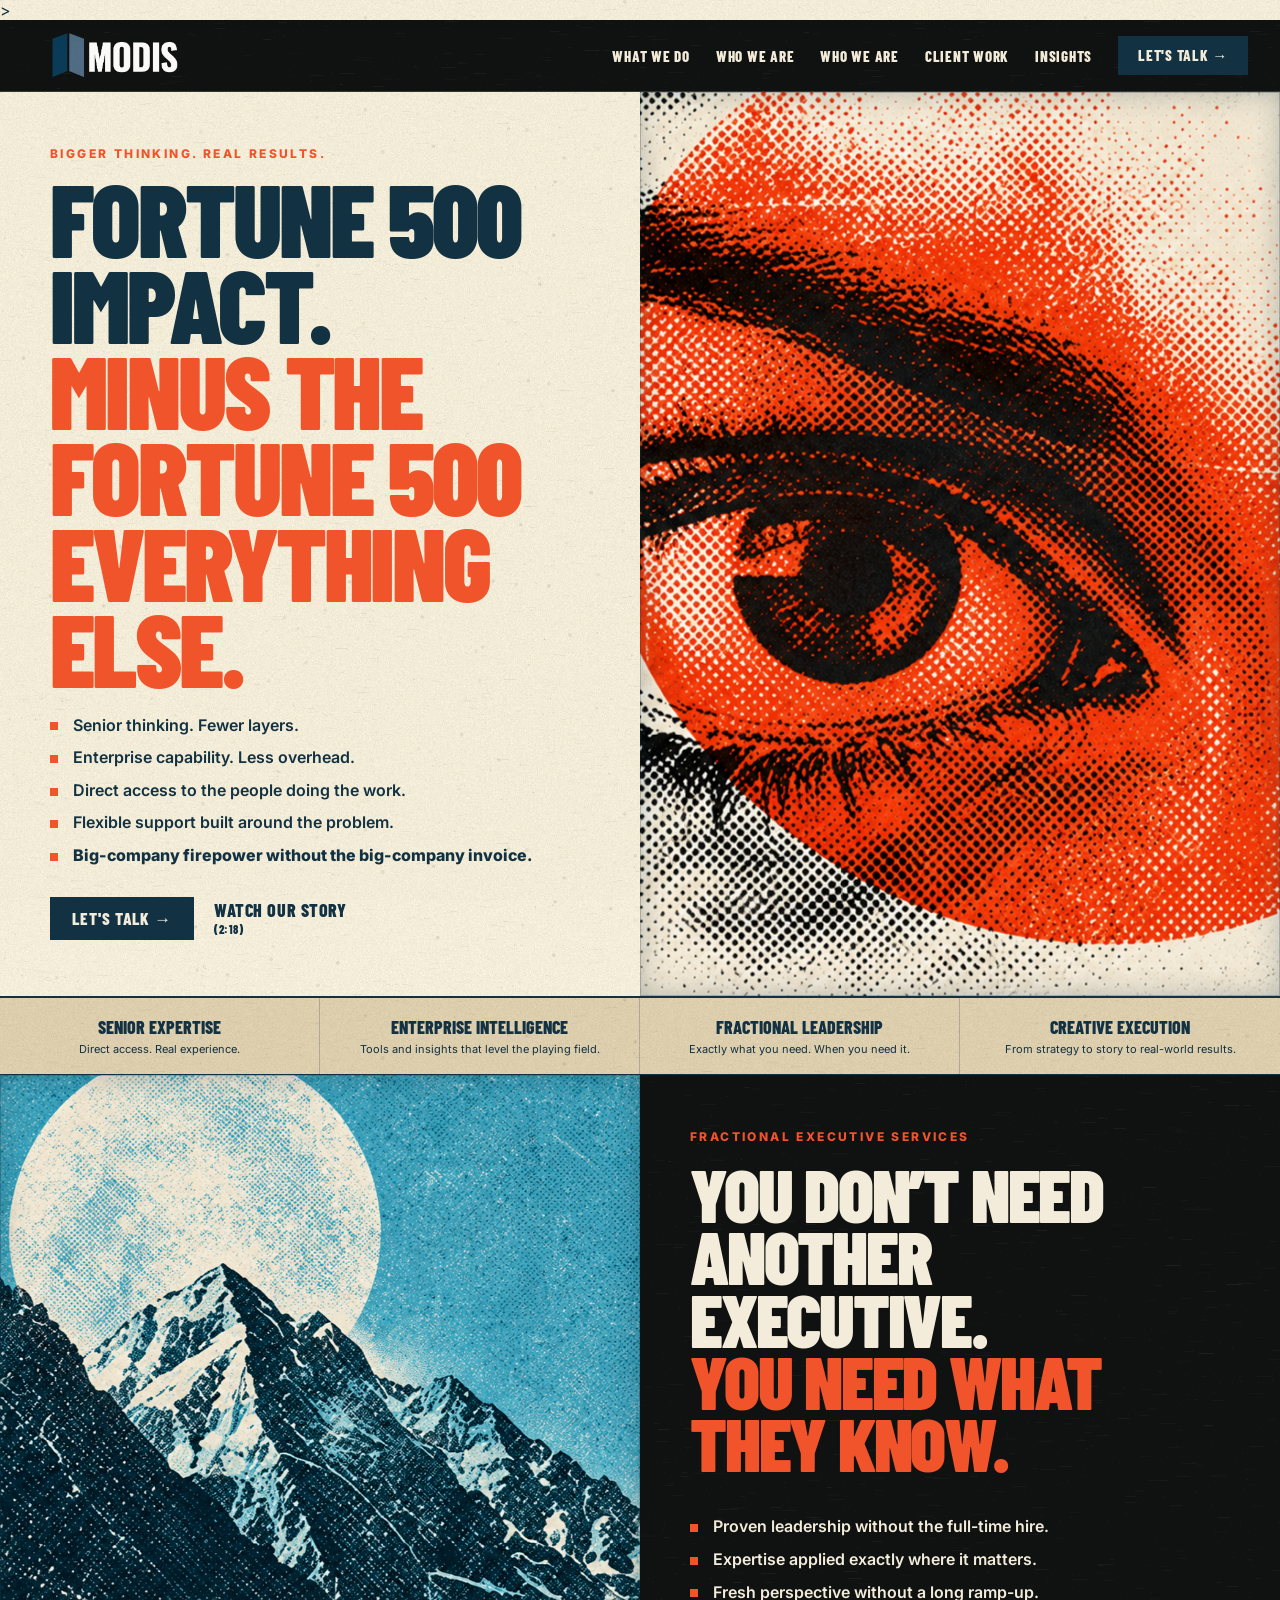
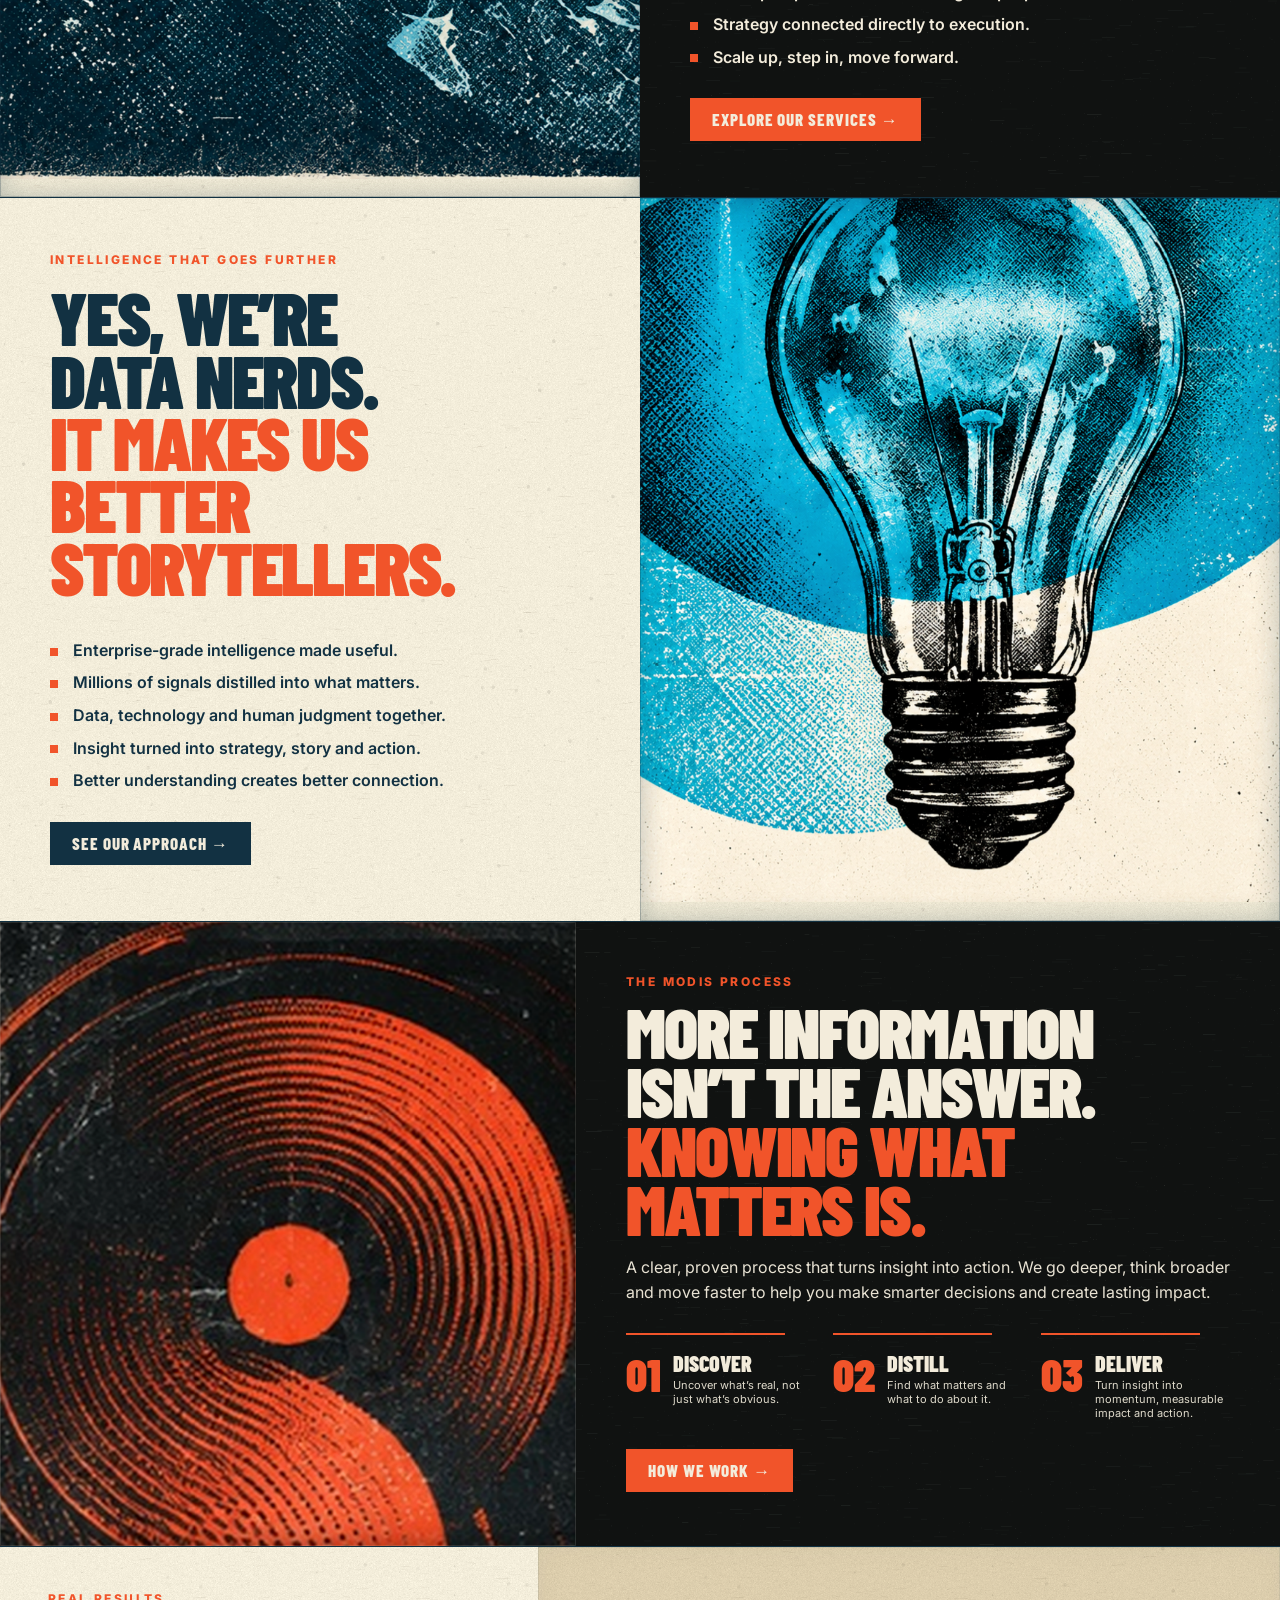
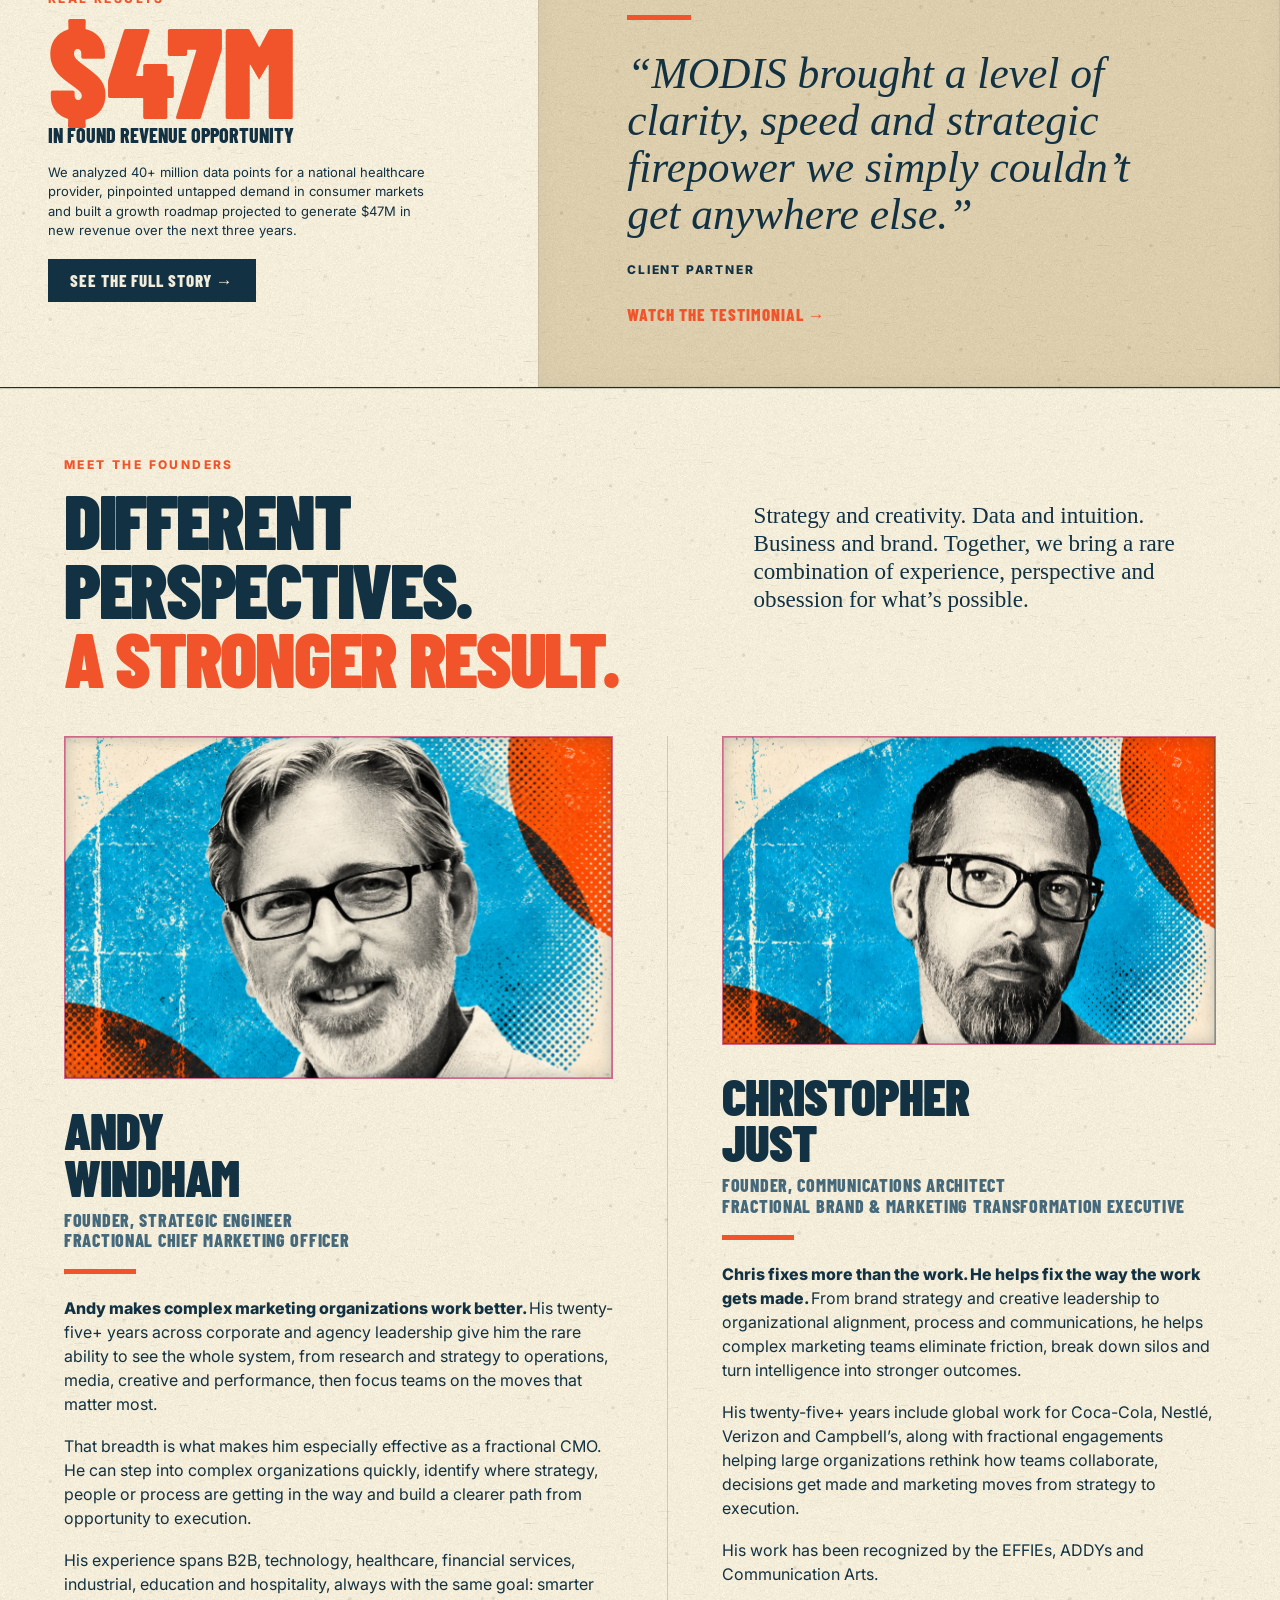
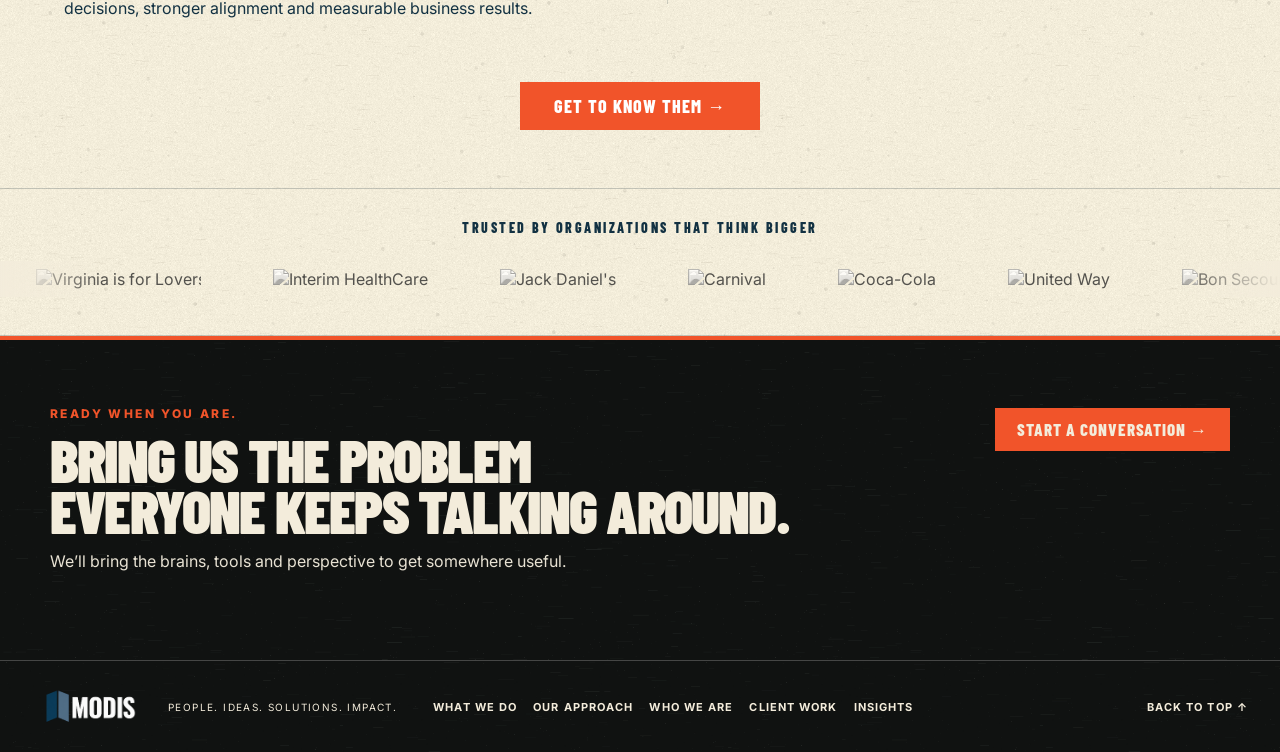
==== commit 8d7ea51a: "Add homepage section navigation and back to top" ====
--- a/index.html
+++ b/index.html
@@ -48,11 +48,12 @@
   <link
     rel="stylesheet"
     href="styles.css"
+    <link rel="stylesheet" href="homepage-enhancements.css">
   >
 
 </head>
 
-
+<script src="homepage-enhancements.js"></script>
 <body>
 
   <!-- =====================================
--- a/homepage-enhancements.css
+++ b/homepage-enhancements.css
@@ -0,0 +1,210 @@
+/* MODIS HOMEPAGE ENHANCEMENTS */
+
+.home-section-stepper {
+  position: fixed;
+  right: 22px;
+  top: 50%;
+  z-index: 90;
+  display: flex;
+  flex-direction: column;
+  align-items: center;
+  gap: 10px;
+  transform: translateY(-50%);
+  font-family: "Barlow Condensed", sans-serif;
+}
+
+.home-section-stepper::before {
+  content: "";
+  position: absolute;
+  top: 39px;
+  bottom: 39px;
+  left: 50%;
+  width: 1px;
+  z-index: -1;
+  background: rgba(18,49,66,.22);
+  transform: translateX(-50%);
+}
+
+.home-stepper-label {
+  margin-bottom: 2px;
+  color: #f1542a;
+  font-size: 10px;
+  font-weight: 900;
+  line-height: 1;
+  letter-spacing: .18em;
+  writing-mode: vertical-rl;
+  transform: rotate(180deg);
+}
+
+.home-stepper-dot {
+  width: 12px;
+  height: 12px;
+  padding: 0;
+  border: 1px solid rgba(18,49,66,.55);
+  border-radius: 50%;
+  background: #f3ecdb;
+  cursor: pointer;
+  appearance: none;
+  transition: transform .18s ease, background-color .18s ease, border-color .18s ease;
+}
+
+.home-stepper-dot:hover {
+  transform: scale(1.25);
+  border-color: #f1542a;
+}
+
+.home-stepper-dot.is-active {
+  border-color: #f1542a;
+  background: #f1542a;
+  transform: scale(1.25);
+}
+
+.home-stepper-next {
+  display: grid;
+  place-items: center;
+  width: 34px;
+  height: 34px;
+  margin-top: 2px;
+  padding: 0;
+  border: 1px solid rgba(18,49,66,.32);
+  border-radius: 50%;
+  color: #123142;
+  background: rgba(243,236,219,.94);
+  cursor: pointer;
+  font-size: 18px;
+  line-height: 1;
+  box-shadow: 0 4px 18px rgba(18,49,66,.08);
+  transition: transform .18s ease, color .18s ease, border-color .18s ease, background-color .18s ease;
+}
+
+.home-stepper-next:hover {
+  color: #f3ecdb;
+  border-color: #f1542a;
+  background: #f1542a;
+  transform: translateY(2px);
+}
+
+.home-section-stepper.is-over-dark .home-stepper-dot {
+  border-color: rgba(243,236,219,.62);
+  background: rgba(8,10,9,.75);
+}
+
+.home-section-stepper.is-over-dark .home-stepper-dot.is-active {
+  border-color: #f1542a;
+  background: #f1542a;
+}
+
+.home-section-stepper.is-over-dark::before {
+  background: rgba(243,236,219,.22);
+}
+
+.home-section-stepper.is-over-dark .home-stepper-next {
+  color: #f3ecdb;
+  border-color: rgba(243,236,219,.38);
+  background: rgba(8,10,9,.78);
+}
+
+.home-back-top-wrap {
+  position: relative;
+  display: flex;
+  justify-content: flex-end;
+  align-items: center;
+  padding: 0 5vw 34px;
+  background: #080a09;
+}
+
+.home-back-top {
+  display: inline-flex;
+  align-items: center;
+  gap: 10px;
+  color: #f3ecdb;
+  font-family: "Barlow Condensed", sans-serif;
+  font-size: 14px;
+  font-weight: 900;
+  letter-spacing: .08em;
+  text-decoration: none;
+  text-transform: uppercase;
+  transition: color .18s ease, transform .18s ease;
+}
+
+.home-back-top-arrow {
+  display: grid;
+  place-items: center;
+  width: 34px;
+  height: 34px;
+  border: 1px solid rgba(243,236,219,.35);
+  border-radius: 50%;
+  font-size: 18px;
+  line-height: 1;
+  transition: border-color .18s ease, background-color .18s ease;
+}
+
+.home-back-top:hover {
+  color: #f1542a;
+  transform: translateY(-2px);
+}
+
+.home-back-top:hover .home-back-top-arrow {
+  border-color: #f1542a;
+}
+
+@media (max-width: 900px) {
+  .home-section-stepper {
+    right: 10px;
+    gap: 8px;
+  }
+
+  .home-stepper-label {
+    display: none;
+  }
+
+  .home-stepper-dot {
+    width: 10px;
+    height: 10px;
+  }
+
+  .home-stepper-next {
+    width: 30px;
+    height: 30px;
+    font-size: 16px;
+  }
+
+  .home-section-stepper::before {
+    top: 12px;
+    bottom: 34px;
+  }
+}
+
+@media (max-width: 620px) {
+  .home-section-stepper {
+    right: 8px;
+  }
+
+  .home-stepper-dot {
+    width: 9px;
+    height: 9px;
+  }
+
+  .home-stepper-next {
+    width: 28px;
+    height: 28px;
+  }
+
+  .home-back-top-wrap {
+    padding-right: 24px;
+    padding-left: 24px;
+  }
+}
+
+@media (prefers-reduced-motion: reduce) {
+  html {
+    scroll-behavior: auto !important;
+  }
+
+  .home-stepper-dot,
+  .home-stepper-next,
+  .home-back-top,
+  .home-back-top-arrow {
+    transition: none !important;
+  }
+}
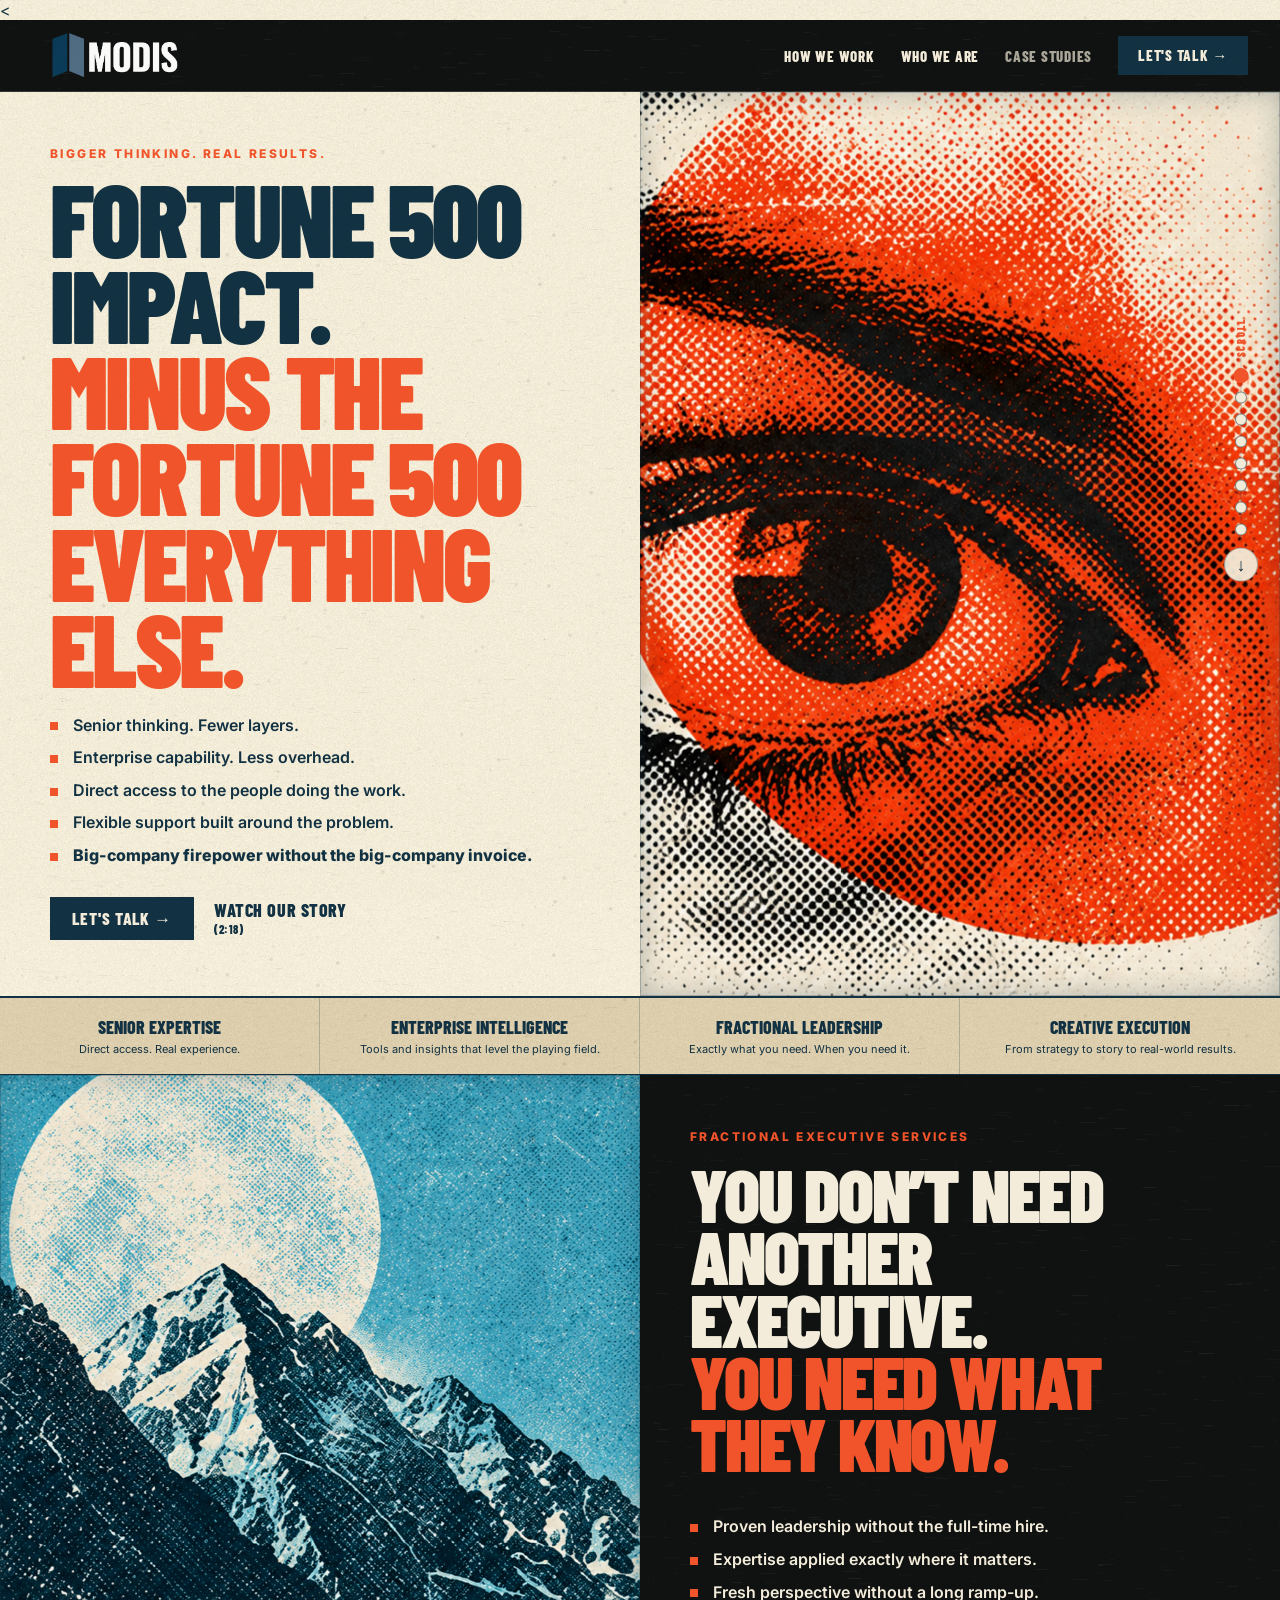
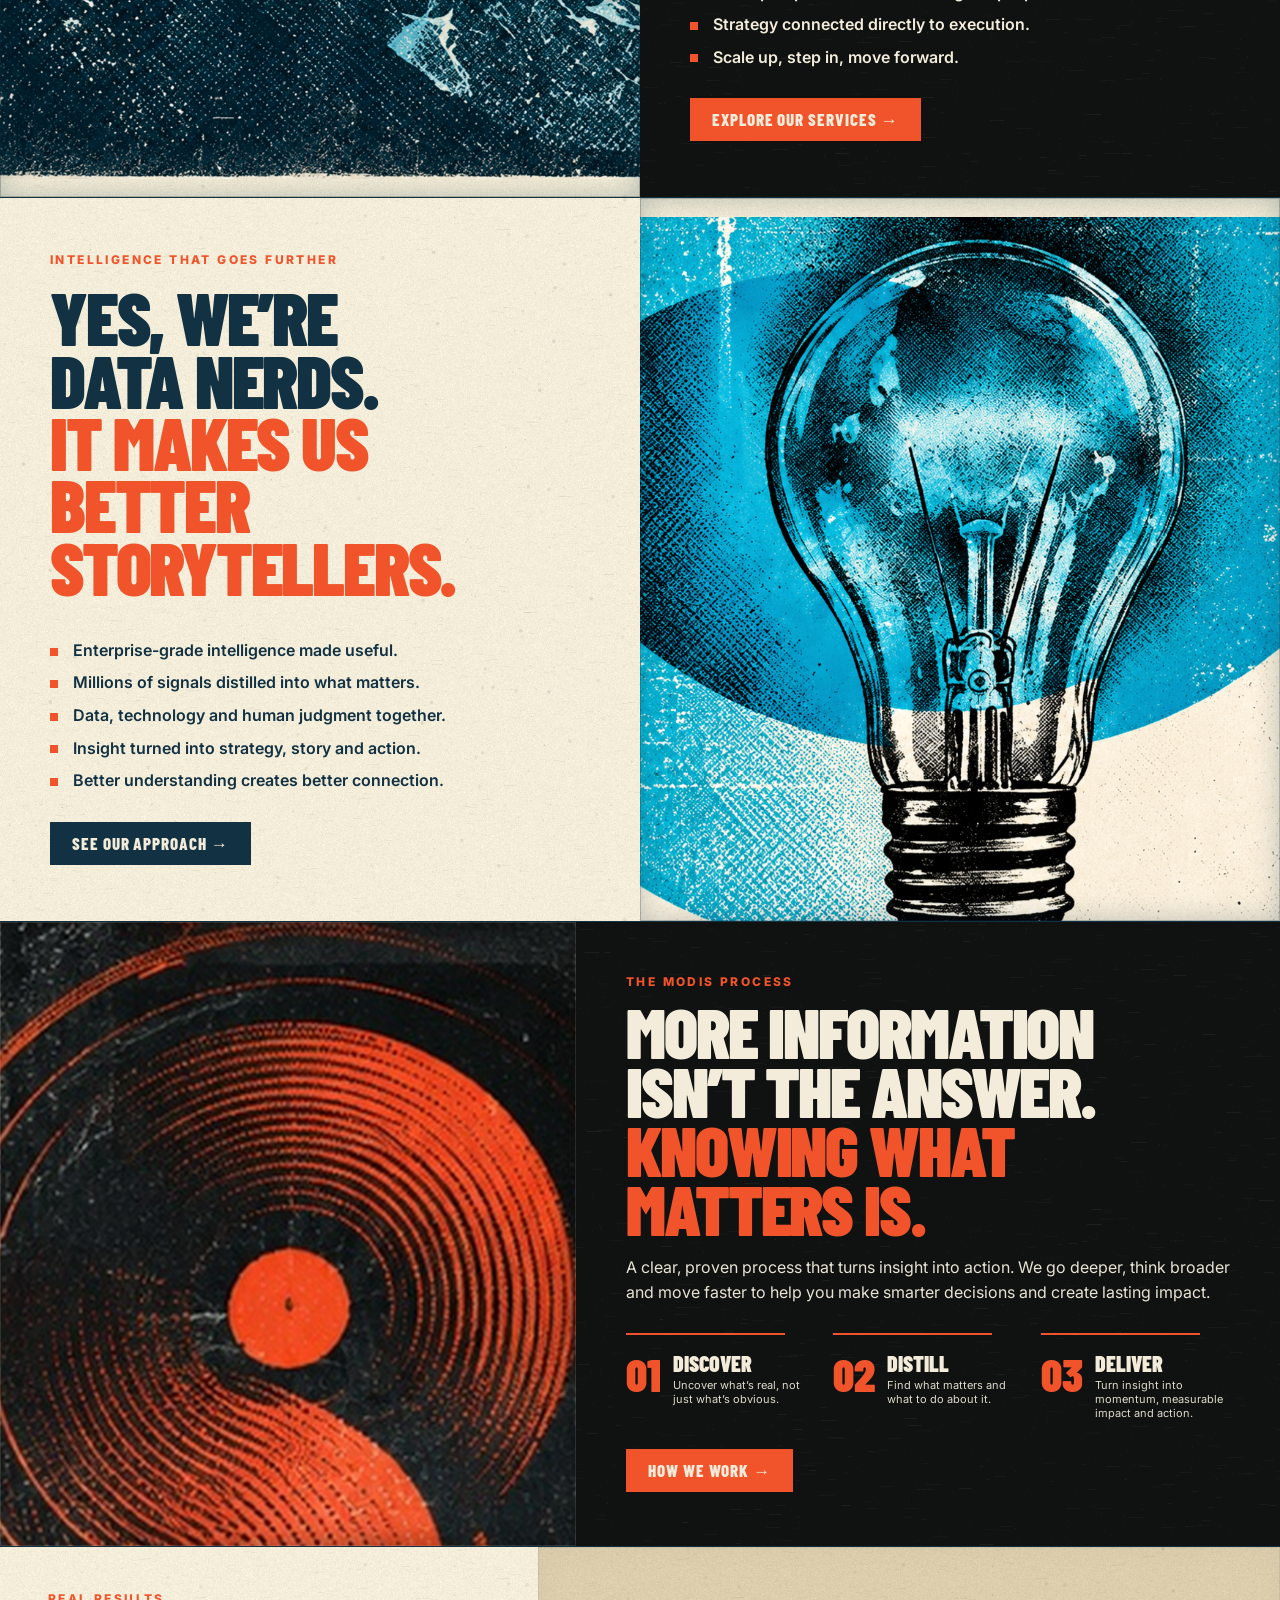
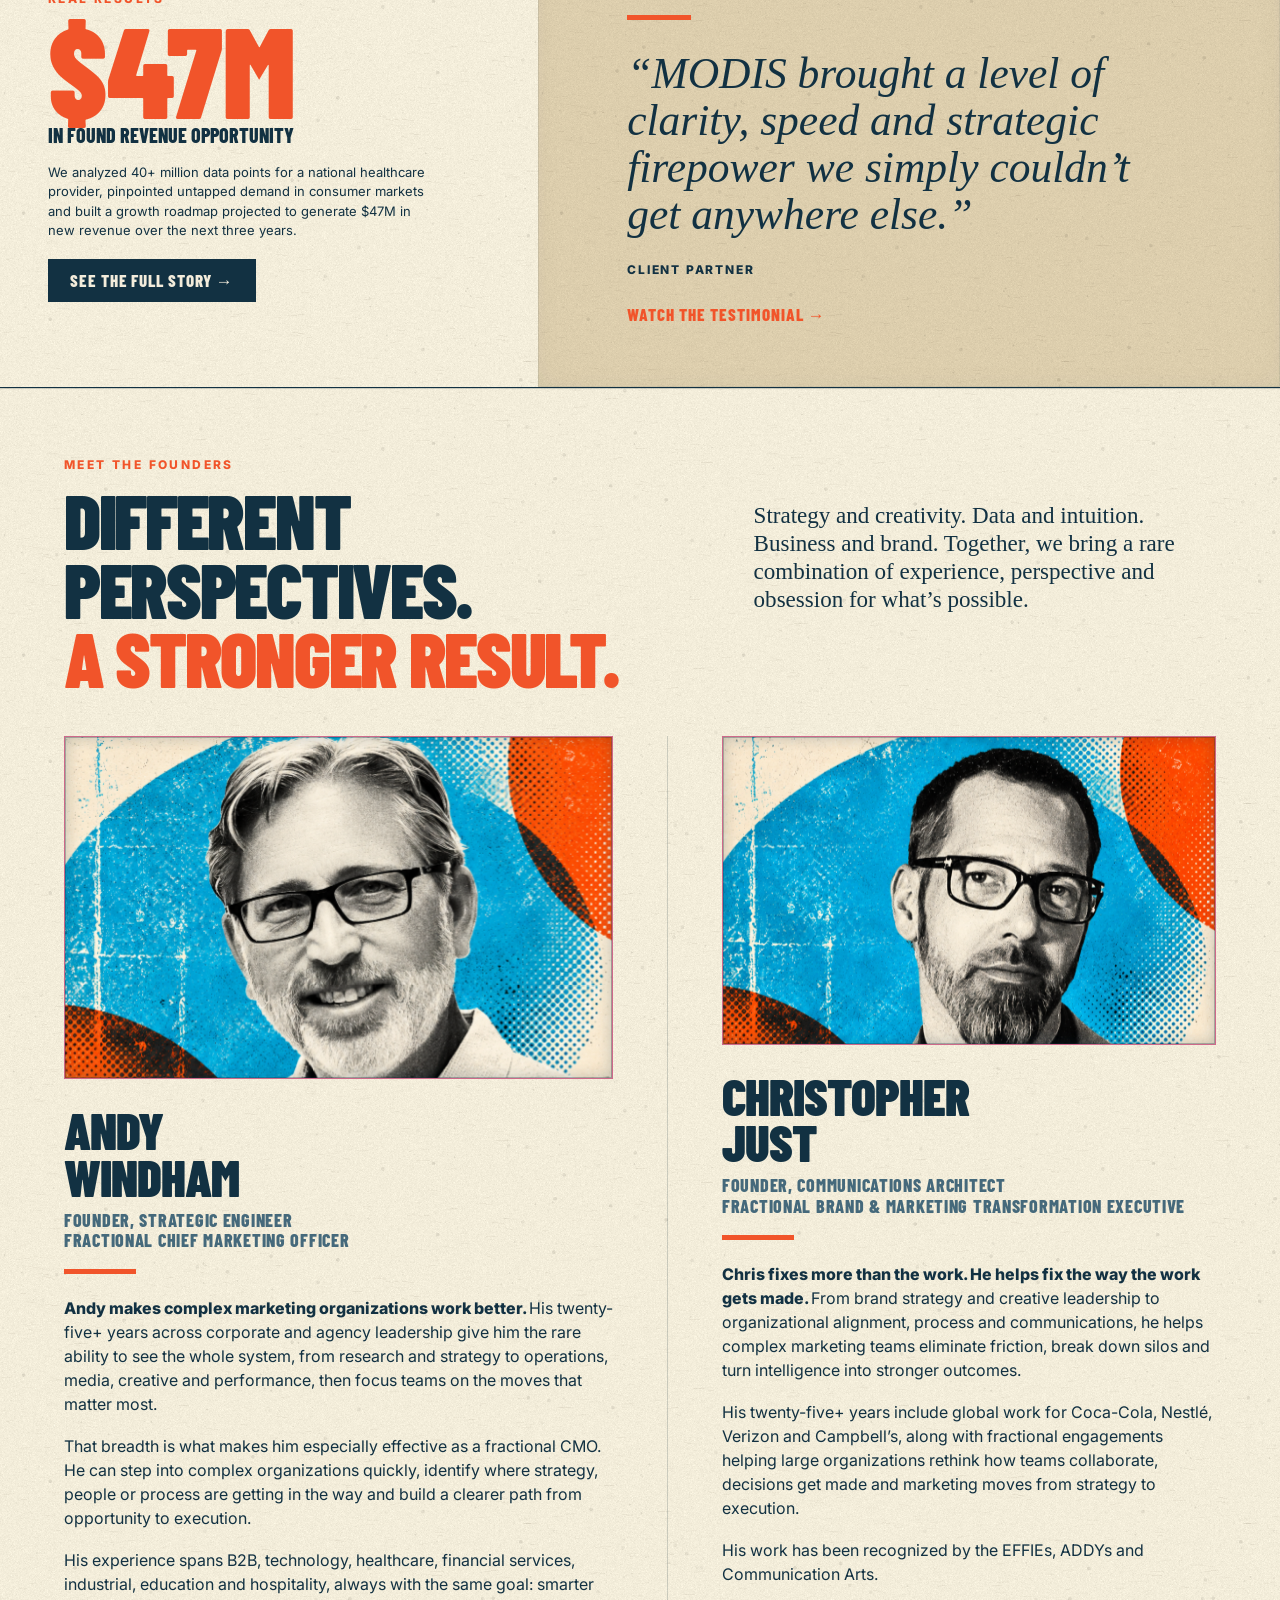
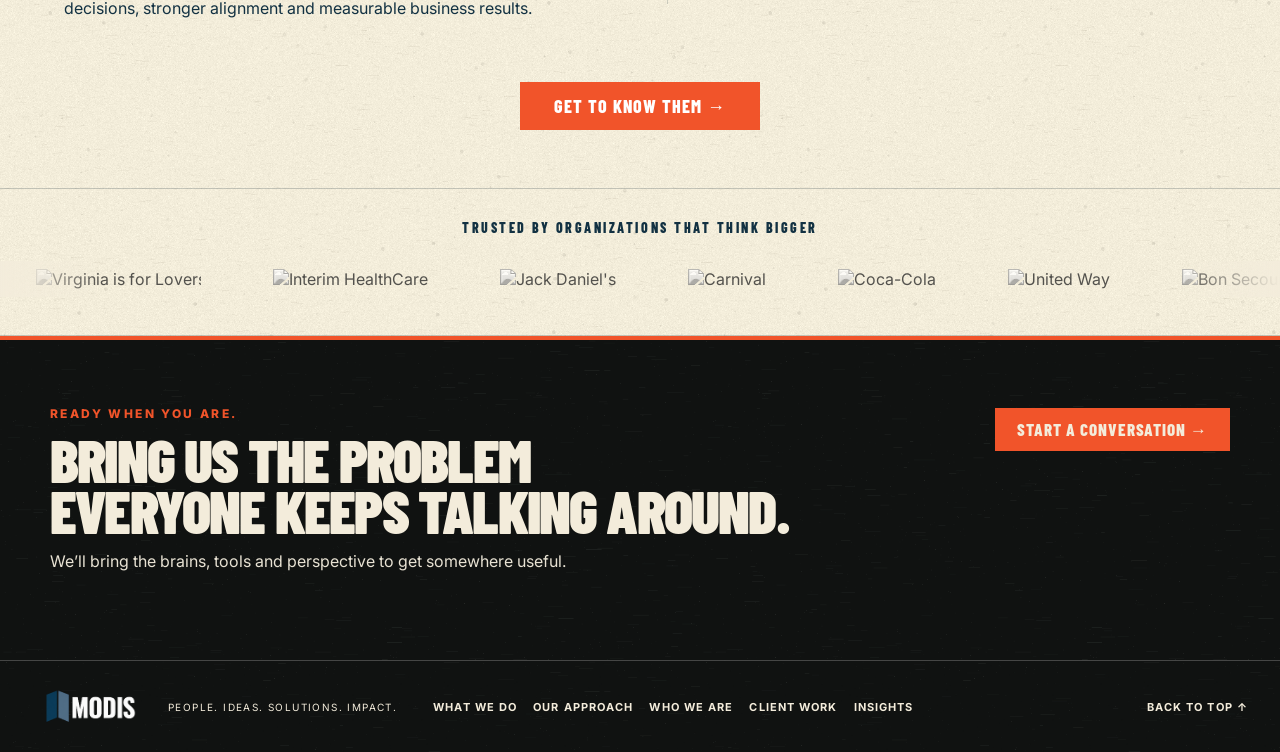
==== commit 4d5b70e4: "Add homepage scroll navigation and cleanup" ====
--- a/index.html
+++ b/index.html
@@ -1,4 +1,4 @@
-<!doctype html>
+<<!doctype html>
 <html lang="en">
 
 <head>
@@ -45,15 +45,20 @@
     rel="stylesheet"
   >
 
+  <!-- GLOBAL SITE CSS -->
   <link
     rel="stylesheet"
     href="styles.css"
-    <link rel="stylesheet" href="homepage-enhancements.css">
   >
 
+  <!-- HOMEPAGE ENHANCEMENTS -->
+  <link
+    rel="stylesheet"
+    href="homepage-enhancements.css"
+  >
+
 </head>
 
-<script src="homepage-enhancements.js"></script>
 <body>
 
   <!-- =====================================
@@ -878,7 +883,7 @@
 
 
   <script src="scripts.js"></script>
+<script src="homepage-enhancements.js"></script>
 
 </body>
-
 </html>
--- a/styles.css
+++ b/styles.css
@@ -0,0 +1,4754 @@
+:root {
+
+  --ink: #123142;
+  --cta-blue: #123142;
+  --cta-blue-hover: #1b4358;
+
+  --orange: #f1542a;
+
+  --paper: #f3ecdb;
+  --paper-deep: #eee5d2;
+
+  --testimonial: #e7ddca;
+
+  --black: #111514;
+
+  --rule: rgba(16, 40, 50, .22);
+
+}
+
+
+/* =========================================
+   GLOBAL
+   ========================================= */
+
+* {
+  box-sizing: border-box;
+}
+
+
+html {
+  scroll-behavior: smooth;
+}
+
+
+body {
+
+  margin: 0;
+
+  color: var(--ink);
+
+  background-color: var(--paper);
+
+  background-image:
+    url("assets/paper-texture.png");
+
+  background-repeat: repeat;
+
+  background-size: 720px 720px;
+
+  font-family:
+    Inter,
+    Arial,
+    sans-serif;
+
+}
+
+
+body::after {
+
+  content: "";
+
+  position: fixed;
+
+  inset: 0;
+
+  z-index: 100;
+
+  pointer-events: none;
+
+  opacity: .08;
+
+  background-image:
+    url("assets/paper-texture.png");
+
+  background-size:
+    760px 760px;
+
+  mix-blend-mode:
+    multiply;
+
+}
+
+
+.paper {
+
+  background-color:
+    var(--paper);
+
+  background-image:
+    url("assets/paper-texture.png");
+
+  background-repeat:
+    repeat;
+
+  background-size:
+    720px 720px;
+
+}
+
+
+.dark {
+
+  color:
+    var(--paper);
+
+  background-color:
+    var(--black);
+
+  background-image:
+    url("assets/dark-print-texture.png");
+
+  background-repeat:
+    repeat;
+
+  background-size:
+    700px 700px;
+
+}
+
+
+p {
+  margin:
+    0
+    0
+    18px;
+}
+
+
+.kicker {
+
+  margin:
+    0
+    0
+    14px;
+
+  color:
+    var(--orange);
+
+  font-size:
+    12px;
+
+  font-weight:
+    800;
+
+  line-height:
+    1;
+
+  letter-spacing:
+    .2em;
+
+}
+
+
+/* =========================================
+   TYPOGRAPHY
+   ========================================= */
+
+h1,
+h2,
+h3 {
+
+  font-family:
+    "Barlow Condensed",
+    Impact,
+    sans-serif;
+
+}
+
+
+h1,
+h2 {
+
+  margin:
+    .08em
+    0
+    .24em;
+
+  font-weight:
+    900;
+
+  line-height:
+    .84;
+
+  letter-spacing:
+    -.03em;
+
+  text-transform:
+    uppercase;
+
+}
+
+
+h1 {
+
+  font-size:
+    clamp(
+      72px,
+      8vw,
+      132px
+    );
+
+}
+
+
+h2 {
+
+  font-size:
+    clamp(
+      56px,
+      5.8vw,
+      92px
+    );
+
+}
+
+
+h1,
+.feature-copy h2,
+.proof-stat b {
+
+  color:
+    var(--cta-blue);
+
+}
+
+
+h1 span,
+h2 span {
+
+  display:
+    block;
+
+  color:
+    var(--orange);
+
+}
+
+
+/* =========================================
+   SECTION PROOF POINTS
+   ========================================= */
+
+.section-points {
+
+  width:
+    100%;
+
+  max-width:
+    620px;
+
+  margin:
+    24px
+    0
+    30px;
+
+  padding:
+    0;
+
+  list-style:
+    none;
+
+}
+
+
+.section-points li {
+
+  position:
+    relative;
+
+  margin:
+    0
+    0
+    11px;
+
+  padding-left:
+    23px;
+
+  color:
+    var(--cta-blue);
+
+  font-size:
+    16px;
+
+  font-weight:
+    600;
+
+  line-height:
+    1.35;
+
+}
+
+
+.section-points li:last-child {
+
+  margin-bottom:
+    0;
+
+}
+
+
+.section-points li::before {
+
+  content:
+    "";
+
+  position:
+    absolute;
+
+  left:
+    0;
+
+  top:
+    .48em;
+
+  width:
+    8px;
+
+  height:
+    8px;
+
+  background:
+    var(--orange);
+
+}
+
+
+/* =========================================
+   BUTTONS
+   ========================================= */
+
+.btn {
+
+  display:
+    inline-block;
+
+  align-self:
+    flex-start;
+
+  padding:
+    13px
+    22px;
+
+  color:
+    var(--paper)
+    !important;
+
+  background:
+    var(--cta-blue);
+
+  border:
+    0;
+
+  text-decoration:
+    none;
+
+  font-family:
+    "Barlow Condensed",
+    sans-serif;
+
+  font-size:
+    17px;
+
+  font-weight:
+    800;
+
+  line-height:
+    1;
+
+  letter-spacing:
+    .055em;
+
+  transition:
+    background-color
+    .2s
+    ease;
+
+}
+
+
+.btn:hover {
+
+  background:
+    var(--cta-blue-hover);
+
+}
+
+
+.btn.small {
+
+  padding:
+    12px
+    20px;
+
+}
+
+
+.dark .btn,
+#services .btn {
+
+  background:
+    var(--orange);
+
+}
+
+
+.dark .btn:hover,
+#services .btn:hover {
+
+  background:
+    #ff6944;
+
+}
+
+
+/* =========================================
+   HEADER
+   ========================================= */
+
+.site-header {
+
+  position:
+    sticky;
+
+  top:
+    0;
+
+  z-index:
+    50;
+
+  display:
+    flex;
+
+  align-items:
+    center;
+
+  height:
+    72px;
+
+  padding:
+    8px
+    32px;
+
+  background-color:
+    var(--black);
+
+  background-image:
+    url("assets/dark-print-texture.png");
+
+  background-repeat:
+    repeat;
+
+  background-size:
+    700px
+    700px;
+
+  border-bottom:
+    1px solid
+    rgba(
+      245,
+      239,
+      223,
+      .16
+    );
+
+}
+
+
+.brand img {
+
+  display:
+    block;
+
+  width:
+    164px;
+
+  background:
+    transparent;
+
+}
+
+
+.site-nav {
+
+  display:
+    flex;
+
+  align-items:
+    center;
+
+  gap:
+    26px;
+
+  margin-left:
+    auto;
+
+}
+
+
+.site-nav a,
+.menu-toggle {
+
+  color:
+    var(--paper);
+
+  text-decoration:
+    none;
+
+  font-family:
+    "Barlow Condensed",
+    sans-serif;
+
+  font-size:
+    15px;
+
+  font-weight:
+    800;
+
+  letter-spacing:
+    .05em;
+
+}
+
+
+.site-nav > a:not(.btn):hover {
+
+  color:
+    var(--orange);
+
+}
+
+
+.menu-toggle {
+
+  display:
+    none;
+
+  margin-left:
+    auto;
+
+  background:
+    transparent;
+
+  border:
+    0;
+
+}
+
+
+/* =========================================
+   HERO
+   ========================================= */
+
+.hero {
+
+  display:
+    grid;
+
+  grid-template-columns:
+    48%
+    52%;
+
+  min-height:
+    780px;
+
+  overflow:
+    hidden;
+
+  border-bottom:
+    1px solid
+    var(--ink);
+
+}
+
+
+.hero-copy {
+
+  position:
+    relative;
+
+  z-index:
+    2;
+
+  align-self:
+    center;
+
+  padding:
+    56px
+    42px
+    56px
+    50px;
+
+}
+
+
+.hero-copy .section-points {
+
+  max-width:
+    570px;
+
+}
+
+
+.actions {
+
+  display:
+    flex;
+
+  align-items:
+    center;
+
+  flex-wrap:
+    wrap;
+
+  gap:
+    20px;
+
+  margin-top:
+    30px;
+
+}
+
+
+.watch {
+
+  color:
+    var(--cta-blue);
+
+  text-decoration:
+    none;
+
+  font-family:
+    "Barlow Condensed",
+    sans-serif;
+
+  font-size:
+    18px;
+
+  font-weight:
+    800;
+
+  line-height:
+    1;
+
+  letter-spacing:
+    .03em;
+
+}
+
+
+.watch small {
+
+  display:
+    block;
+
+  margin-top:
+    4px;
+
+  font-size:
+    12px;
+
+}
+
+
+.hero-visual-wrap {
+
+  position:
+    relative;
+
+  display:
+    block;
+
+  overflow:
+    visible;
+
+}
+
+
+.hero-art {
+
+  width:
+    calc(100% + 55px);
+
+  min-height:
+    100%;
+
+  margin-left:
+    -55px;
+
+}
+
+
+/* =========================================
+   ART / PARALLAX
+   ========================================= */
+
+.art-image {
+
+  position:
+    relative;
+
+  min-height:
+    100%;
+
+  overflow:
+    hidden;
+
+}
+
+
+.art-fill {
+
+  position:
+    absolute;
+
+  inset:
+    -5%;
+
+  width:
+    110%;
+
+  height:
+    110%;
+
+  background-repeat:
+    no-repeat;
+
+  background-size:
+    cover;
+
+  background-position:
+    center;
+
+  transform:
+    translate3d(
+      0,
+      0,
+      0
+    );
+
+  will-change:
+    transform;
+
+  filter:
+    contrast(1.03)
+    saturate(.96);
+
+}
+
+
+.art-image::after {
+
+  content:
+    "";
+
+  position:
+    absolute;
+
+  inset:
+    0;
+
+  z-index:
+    2;
+
+  pointer-events:
+    none;
+
+  opacity:
+    .12;
+
+  background-image:
+    url("assets/paper-texture.png");
+
+  background-repeat:
+    repeat;
+
+  background-size:
+    700px
+    700px;
+
+  mix-blend-mode:
+    multiply;
+
+}
+
+
+.hero-art .art-fill {
+
+  background-image:
+    url("assets/hero-eye-hires.png");
+
+  background-position:
+    44%
+    46%;
+
+}
+
+
+.mountain-art .art-fill {
+
+  background-image:
+    url("assets/mountain-hires.png");
+
+  background-position:
+    48%
+    50%;
+
+}
+
+
+.bulb-art .art-fill {
+
+  background-image:
+    url("assets/bulb-hires.png");
+
+  background-position:
+    50%
+    48%;
+
+}
+
+
+.record-art .art-fill {
+
+  background-image:
+    url("assets/record-clean.png");
+
+  background-position:
+    50%
+    50%;
+
+}
+
+
+/* =========================================
+   LARGE IMAGE PANEL DEPTH
+   ========================================= */
+
+.hero-art,
+.mountain-art,
+.bulb-art,
+.record-art {
+
+  position:
+    relative;
+
+}
+
+
+.hero-art::before,
+.mountain-art::before,
+.bulb-art::before,
+.record-art::before {
+
+  content:
+    "";
+
+  position:
+    absolute;
+
+  inset:
+    0;
+
+  z-index:
+    5;
+
+  pointer-events:
+    none;
+
+  box-shadow:
+    inset 0 0 0 1px
+    rgba(
+      18,
+      49,
+      66,
+      .24
+    ),
+
+    inset 0 0 28px
+    rgba(
+      18,
+      49,
+      66,
+      .28
+    );
+
+}
+
+
+.record-art::before {
+
+  box-shadow:
+    inset 0 0 0 1px
+    rgba(
+      243,
+      236,
+      219,
+      .12
+    ),
+
+    inset 0 0 30px
+    rgba(
+      0,
+      0,
+      0,
+      .38
+    );
+
+}
+
+
+/* =========================================
+   CAPABILITIES
+   ========================================= */
+
+.capabilities {
+
+  display:
+    grid;
+
+  grid-template-columns:
+    repeat(
+      4,
+      1fr
+    );
+
+  background-color:
+    var(--testimonial);
+
+  background-image:
+    url("assets/paper-texture.png");
+
+  background-repeat:
+    repeat;
+
+  background-size:
+    720px
+    720px;
+
+  background-blend-mode:
+    multiply;
+
+  border-top:
+    1px solid
+    var(--ink);
+
+  border-bottom:
+    1px solid
+    var(--ink);
+
+}
+
+
+.capabilities div {
+
+  padding:
+    18px
+    20px;
+
+  text-align:
+    center;
+
+  border-right:
+    1px solid
+    var(--rule);
+
+}
+
+
+.capabilities div:last-child {
+
+  border-right:
+    0;
+
+}
+
+
+.capabilities b {
+
+  display:
+    block;
+
+  color:
+    var(--cta-blue);
+
+  font-family:
+    "Barlow Condensed",
+    sans-serif;
+
+  font-size:
+    18px;
+
+  font-weight:
+    800;
+
+}
+
+
+.capabilities span {
+
+  display:
+    block;
+
+  margin-top:
+    4px;
+
+  color:
+    var(--cta-blue);
+
+  font-size:
+    11px;
+
+  line-height:
+    1.3;
+
+}
+
+
+/* =========================================
+   FEATURE SECTIONS
+   ========================================= */
+
+.feature {
+
+  display:
+    grid;
+
+  grid-template-columns:
+    1fr
+    1fr;
+
+  min-height:
+    600px;
+
+  border-bottom:
+    1px solid
+    var(--ink);
+
+}
+
+
+.feature-copy {
+
+  align-self:
+    stretch;
+
+  display:
+    flex;
+
+  flex-direction:
+    column;
+
+  justify-content:
+    center;
+
+  padding:
+    56px
+    50px;
+
+}
+
+
+.feature-copy .section-points {
+
+  max-width:
+    620px;
+
+}
+
+
+/* =========================================
+   DESKTOP INTELLIGENCE
+   COPY LEFT / BULB RIGHT
+   ========================================= */
+
+.data-section {
+
+  display:
+    grid;
+
+  grid-template-columns:
+    1fr
+    1fr;
+
+}
+
+
+.data-section .feature-copy {
+
+  grid-column:
+    1;
+
+  grid-row:
+    1;
+
+  padding-right:
+    68px;
+
+}
+
+
+.data-section .bulb-art {
+
+  grid-column:
+    2;
+
+  grid-row:
+    1;
+
+}
+
+
+/* =========================================
+   FRACTIONAL DARK SECTION
+   ========================================= */
+
+#services .feature-copy {
+
+  color:
+    var(--paper);
+
+  background-color:
+    var(--black);
+
+  background-image:
+    url("assets/dark-print-texture.png");
+
+  background-repeat:
+    repeat;
+
+  background-size:
+    700px
+    700px;
+
+}
+
+
+#services .feature-copy h2 {
+
+  color:
+    var(--paper);
+
+}
+
+
+#services .feature-copy h2 span {
+
+  color:
+    var(--orange);
+
+}
+
+
+#services .section-points li {
+
+  color:
+    var(--paper);
+
+}
+
+
+#services .section-points li::before {
+
+  background:
+    var(--orange);
+
+}
+
+
+/* =========================================
+   PROCESS
+   ========================================= */
+
+.process {
+
+  display:
+    grid;
+
+  grid-template-columns:
+    45%
+    55%;
+
+  min-height:
+    590px;
+
+  border-bottom:
+    1px solid
+    var(--ink);
+
+}
+
+
+.process-copy {
+
+  align-self:
+    center;
+
+  padding:
+    54px
+    50px;
+
+}
+
+
+.process-copy h2 {
+
+  color:
+    var(--paper);
+
+  font-size:
+    clamp(
+      54px,
+      5.5vw,
+      84px
+    );
+
+}
+
+
+.process-copy .intro {
+
+  max-width:
+    620px;
+
+  color:
+    rgba(
+      245,
+      239,
+      223,
+      .94
+    );
+
+  font-size:
+    16px;
+
+  line-height:
+    1.55;
+
+}
+
+
+.steps {
+
+  display:
+    grid;
+
+  grid-template-columns:
+    repeat(
+      3,
+      1fr
+    );
+
+  gap:
+    18px;
+
+  margin:
+    28px
+    0;
+
+}
+
+
+.steps article {
+
+  position:
+    relative;
+
+  display:
+    grid;
+
+  grid-template-columns:
+    auto
+    1fr;
+
+  gap:
+    12px;
+
+  padding-top:
+    18px;
+
+}
+
+
+.steps article::before {
+
+  content:
+    "";
+
+  position:
+    absolute;
+
+  top:
+    0;
+
+  left:
+    0;
+
+  width:
+    84%;
+
+  height:
+    2px;
+
+  background:
+    var(--orange);
+
+}
+
+
+.steps strong {
+
+  color:
+    var(--orange);
+
+  font-family:
+    "Barlow Condensed",
+    sans-serif;
+
+  font-size:
+    46px;
+
+  font-weight:
+    900;
+
+  line-height:
+    1;
+
+}
+
+
+.steps h3 {
+
+  margin:
+    1px
+    0
+    4px;
+
+  color:
+    var(--paper);
+
+  font-size:
+    22px;
+
+  font-weight:
+    900;
+
+  line-height:
+    1;
+
+}
+
+
+.steps p {
+
+  margin:
+    0;
+
+  color:
+    rgba(
+      245,
+      239,
+      223,
+      .9
+    );
+
+  font-size:
+    11px;
+
+  line-height:
+    1.3;
+
+}
+
+
+/* =========================================
+   RESULTS
+   ========================================= */
+
+.proof {
+
+  display:
+    grid;
+
+  grid-template-columns:
+    42%
+    58%;
+
+  align-items:
+    stretch;
+
+  border-bottom:
+    1px solid
+    var(--ink);
+
+}
+
+
+.proof-stat {
+
+  padding:
+    46px
+    48px;
+
+}
+
+
+.proof-stat strong {
+
+  display:
+    block;
+
+  color:
+    var(--orange);
+
+  font-family:
+    "Barlow Condensed",
+    sans-serif;
+
+  font-size:
+    clamp(
+      92px,
+      10vw,
+      150px
+    );
+
+  font-weight:
+    900;
+
+  line-height:
+    .78;
+
+}
+
+
+.proof-stat b {
+
+  display:
+    block;
+
+  margin:
+    6px
+    0
+    18px;
+
+  font-family:
+    "Barlow Condensed",
+    sans-serif;
+
+  font-size:
+    20px;
+
+  font-weight:
+    800;
+
+  line-height:
+    1;
+
+}
+
+
+.proof-stat p:not(.kicker) {
+
+  max-width:
+    390px;
+
+  font-size:
+    13px;
+
+  line-height:
+    1.5;
+
+}
+
+
+.proof blockquote {
+
+  position:
+    relative;
+
+  display:
+    flex;
+
+  flex-direction:
+    column;
+
+  justify-content:
+    center;
+
+  margin:
+    0;
+
+  padding:
+    68px
+    8vw
+    64px
+    7vw;
+
+  color:
+    var(--cta-blue);
+
+  background-color:
+    var(--testimonial);
+
+  background-image:
+    url("assets/paper-texture.png");
+
+  background-repeat:
+    repeat;
+
+  background-size:
+    720px
+    720px;
+
+  background-blend-mode:
+    multiply;
+
+  box-shadow:
+    inset 0 0 0 1px
+    rgba(
+      18,
+      49,
+      66,
+      .08
+    ),
+
+    inset 0 0 30px
+    rgba(
+      18,
+      49,
+      66,
+      .04
+    );
+
+  font-family:
+    Georgia,
+    "Times New Roman",
+    serif;
+
+  font-size:
+    clamp(
+      36px,
+      3.4vw,
+      58px
+    );
+
+  font-style:
+    italic;
+
+  line-height:
+    1.08;
+
+}
+
+
+.proof blockquote::before {
+
+  content:
+    "";
+
+  display:
+    block;
+
+  width:
+    64px;
+
+  height:
+    5px;
+
+  margin-bottom:
+    30px;
+
+  background:
+    var(--orange);
+
+}
+
+
+.proof cite {
+
+  display:
+    block;
+
+  margin-top:
+    26px;
+
+  color:
+    var(--cta-blue);
+
+  font-family:
+    Inter,
+    sans-serif;
+
+  font-size:
+    12px;
+
+  font-style:
+    normal;
+
+  font-weight:
+    800;
+
+  letter-spacing:
+    .15em;
+
+}
+
+
+.testimonial-cta {
+
+  display:
+    inline-block;
+
+  align-self:
+    flex-start;
+
+  margin-top:
+    28px;
+
+  color:
+    var(--orange);
+
+  text-decoration:
+    none;
+
+  font-family:
+    "Barlow Condensed",
+    sans-serif;
+
+  font-size:
+    17px;
+
+  font-style:
+    normal;
+
+  font-weight:
+    800;
+
+  letter-spacing:
+    .06em;
+
+}
+
+
+.testimonial-cta:hover {
+
+  text-decoration:
+    underline;
+
+}
+
+
+/* =========================================
+   FOUNDERS
+   ========================================= */
+
+.founders {
+
+  padding:
+    70px
+    5vw
+    48px;
+
+  border-top:
+    1px solid
+    rgba(
+      16,
+      40,
+      50,
+      .18
+    );
+
+}
+
+
+.founders-intro {
+
+  display:
+    grid;
+
+  grid-template-columns:
+    1.15fr
+    .85fr;
+
+  gap:
+    64px;
+
+  align-items:
+    start;
+
+  margin-bottom:
+    44px;
+
+}
+
+
+.founders-head h2 {
+
+  margin:
+    0;
+
+  color:
+    var(--cta-blue);
+
+  font-size:
+    clamp(
+      58px,
+      6vw,
+      96px
+    );
+
+  line-height:
+    .9;
+
+}
+
+
+.founders-head h2 span {
+
+  color:
+    var(--orange);
+
+}
+
+
+.founders-summary {
+
+  padding-top:
+    42px;
+
+}
+
+
+.founders-summary p {
+
+  max-width:
+    560px;
+
+  margin:
+    0;
+
+  color:
+    var(--cta-blue);
+
+  font-family:
+    Georgia,
+    "Times New Roman",
+    serif;
+
+  font-size:
+    clamp(
+      22px,
+      1.8vw,
+      32px
+    );
+
+  line-height:
+    1.22;
+
+}
+
+
+.founders-grid {
+
+  display:
+    grid;
+
+  grid-template-columns:
+    repeat(
+      2,
+      minmax(
+        0,
+        1fr
+      )
+    );
+
+  gap:
+    54px;
+
+  align-items:
+    start;
+
+}
+
+
+.founder-card {
+
+  display:
+    block;
+
+  min-width:
+    0;
+
+}
+
+
+.founder-card + .founder-card {
+
+  padding-left:
+    54px;
+
+  border-left:
+    1px solid
+    rgba(
+      16,
+      40,
+      50,
+      .18
+    );
+
+}
+
+
+/* =========================================
+   FOUNDER IMAGE BOXES
+   ========================================= */
+
+.founder-photo-wrap {
+
+  position:
+    relative;
+
+  width:
+    100%;
+
+  max-width:
+    560px;
+
+  aspect-ratio:
+    16 / 10;
+
+  overflow:
+    hidden;
+
+  margin:
+    0
+    0
+    28px;
+
+  background:
+    #ef7396;
+
+  border:
+    1px solid
+    rgba(
+      18,
+      49,
+      66,
+      .15
+    );
+
+}
+
+
+.founder-photo-wrap::before {
+
+  content:
+    "";
+
+  position:
+    absolute;
+
+  inset:
+    0;
+
+  z-index:
+    5;
+
+  pointer-events:
+    none;
+
+  box-shadow:
+    inset 0 0 0 1px
+    rgba(
+      18,
+      49,
+      66,
+      .28
+    ),
+
+    inset 0 0 16px
+    rgba(
+      18,
+      49,
+      66,
+      .26
+    );
+
+}
+
+
+.founder-photo-wrap::after {
+
+  content:
+    "";
+
+  position:
+    absolute;
+
+  inset:
+    0;
+
+  z-index:
+    4;
+
+  pointer-events:
+    none;
+
+  opacity:
+    .08;
+
+  background-image:
+    url("assets/paper-texture.png");
+
+  background-size:
+    520px
+    520px;
+
+  mix-blend-mode:
+    multiply;
+
+}
+
+
+.founder-photo {
+
+  display:
+    block;
+
+  width:
+    100%;
+
+  height:
+    112%;
+
+  max-width:
+    none;
+
+  max-height:
+    none;
+
+  object-fit:
+    cover;
+
+  object-position:
+    center
+    12%;
+
+  transform:
+    translate3d(
+      0,
+      0,
+      0
+    );
+
+  will-change:
+    transform;
+
+}
+
+
+.founder-card:first-child
+.founder-photo {
+
+  object-position:
+    center
+    14%;
+
+}
+
+
+.founder-card:last-child
+.founder-photo {
+
+  object-position:
+    center
+    10%;
+
+}
+
+
+/* =========================================
+   FOUNDER COPY
+   ========================================= */
+
+.founder-copy {
+
+  max-width:
+    620px;
+
+}
+
+
+.founder-copy h3 {
+
+  margin:
+    0
+    0
+    10px;
+
+  color:
+    var(--cta-blue);
+
+  font-size:
+    clamp(
+      46px,
+      4vw,
+      66px
+    );
+
+  font-weight:
+    900;
+
+  line-height:
+    .9;
+
+  letter-spacing:
+    -.02em;
+
+  text-transform:
+    uppercase;
+
+}
+
+
+.founder-role {
+
+  max-width:
+    580px;
+
+  margin:
+    0;
+
+  color:
+    #45697b;
+
+  font-family:
+    "Barlow Condensed",
+    sans-serif;
+
+  font-size:
+    18px;
+
+  font-weight:
+    800;
+
+  line-height:
+    1.15;
+
+  letter-spacing:
+    .04em;
+
+  text-transform:
+    uppercase;
+
+}
+
+
+.accent-line {
+
+  width:
+    72px;
+
+  height:
+    5px;
+
+  margin:
+    18px
+    0
+    22px;
+
+  background:
+    var(--orange);
+
+}
+
+
+.founder-copy
+p:not(.founder-role) {
+
+  max-width:
+    610px;
+
+  margin:
+    0
+    0
+    18px;
+
+  color:
+    var(--cta-blue);
+
+  font-size:
+    16px;
+
+  line-height:
+    1.5;
+
+}
+
+
+.founder-copy strong {
+
+  font-weight:
+    800;
+
+}
+
+
+/* =========================================
+   FOUNDER CTA
+   ========================================= */
+
+.founders-cta-wrap {
+
+  display:
+    flex;
+
+  justify-content:
+    center;
+
+  padding:
+    44px
+    0
+    10px;
+
+}
+
+
+.founders-cta {
+
+  padding:
+    15px
+    34px;
+
+  color:
+    #fff
+    !important;
+
+  background:
+    var(--orange)
+    !important;
+
+  font-size:
+    18px;
+
+}
+
+
+.founders-cta:hover {
+
+  background:
+    #ff6944
+    !important;
+
+}
+
+
+/* =========================================
+   TRUSTED BY / LOGO MARQUEE
+   ========================================= */
+
+.trust {
+
+  width:
+    100%;
+
+  overflow:
+    hidden;
+
+  padding:
+    32px
+    0
+    38px;
+
+  border-top:
+    1px solid
+    var(--rule);
+
+  border-bottom:
+    1px solid
+    var(--rule);
+
+}
+
+
+.trust-title {
+
+  margin:
+    0
+    0
+    26px;
+
+  padding:
+    0
+    24px;
+
+  color:
+    var(--cta-blue);
+
+  text-align:
+    center;
+
+  font-family:
+    "Barlow Condensed",
+    sans-serif;
+
+  font-size:
+    14px;
+
+  font-weight:
+    800;
+
+  line-height:
+    1;
+
+  letter-spacing:
+    .18em;
+
+  text-transform:
+    uppercase;
+
+}
+
+
+.logo-marquee {
+
+  position:
+    relative;
+
+  width:
+    100%;
+
+  overflow:
+    hidden;
+
+  white-space:
+    nowrap;
+
+}
+
+
+.logo-marquee::before,
+.logo-marquee::after {
+
+  content:
+    "";
+
+  position:
+    absolute;
+
+  top:
+    0;
+
+  bottom:
+    0;
+
+  z-index:
+    4;
+
+  width:
+    100px;
+
+  pointer-events:
+    none;
+
+}
+
+
+.logo-marquee::before {
+
+  left:
+    0;
+
+  background:
+    linear-gradient(
+      to right,
+      var(--paper) 0%,
+      rgba(
+        243,
+        236,
+        219,
+        0
+      ) 100%
+    );
+
+}
+
+
+.logo-marquee::after {
+
+  right:
+    0;
+
+  background:
+    linear-gradient(
+      to left,
+      var(--paper) 0%,
+      rgba(
+        243,
+        236,
+        219,
+        0
+      ) 100%
+    );
+
+}
+
+
+.logo-track {
+
+  display:
+    flex;
+
+  flex-direction:
+    row;
+
+  flex-wrap:
+    nowrap;
+
+  align-items:
+    center;
+
+  width:
+    max-content;
+
+  min-width:
+    max-content;
+
+  gap:
+    72px;
+
+  padding:
+    8px
+    36px;
+
+  animation:
+    modisLogoScroll
+    50s
+    linear
+    infinite;
+
+  will-change:
+    transform;
+
+}
+
+
+.logo-track img {
+
+  display:
+    block;
+
+  flex:
+    0
+    0
+    auto;
+
+  width:
+    auto;
+
+  height:
+    auto;
+
+  max-width:
+    165px;
+
+  max-height:
+    58px;
+
+  object-fit:
+    contain;
+
+  opacity:
+    .76;
+
+  filter:
+    grayscale(1)
+    saturate(0)
+    contrast(1.12);
+
+  transition:
+    opacity
+    .25s
+    ease,
+
+    filter
+    .25s
+    ease,
+
+    transform
+    .25s
+    ease;
+
+}
+
+
+.logo-track img:hover {
+
+  opacity:
+    1;
+
+  filter:
+    grayscale(0)
+    saturate(1)
+    contrast(1);
+
+  transform:
+    scale(1.05);
+
+}
+
+
+.logo-marquee:hover
+.logo-track {
+
+  animation-play-state:
+    paused;
+
+}
+
+
+@keyframes modisLogoScroll {
+
+  from {
+
+    transform:
+      translate3d(
+        0,
+        0,
+        0
+      );
+
+  }
+
+  to {
+
+    transform:
+      translate3d(
+        -50%,
+        0,
+        0
+      );
+
+  }
+
+}
+
+
+/* =========================================
+   CONTACT
+   ========================================= */
+
+.final {
+
+  display:
+    flex;
+
+  justify-content:
+    space-between;
+
+  align-items:
+    center;
+
+  gap:
+    42px;
+
+  padding:
+    68px
+    50px;
+
+  border-top:
+    4px solid
+    var(--orange);
+
+}
+
+
+.final h2 {
+
+  max-width:
+    820px;
+
+  color:
+    var(--paper);
+
+  font-size:
+    clamp(
+      44px,
+      4.7vw,
+      74px
+    );
+
+}
+
+
+.final p:not(.kicker) {
+
+  color:
+    rgba(
+      245,
+      239,
+      223,
+      .94
+    );
+
+  font-size:
+    16px;
+
+  line-height:
+    1.55;
+
+}
+
+
+/* =========================================
+   FOOTER
+   ========================================= */
+
+.site-footer {
+
+  display:
+    flex;
+
+  align-items:
+    center;
+
+  gap:
+    20px;
+
+  padding:
+    26px
+    32px;
+
+  border-top:
+    1px solid
+    rgba(
+      255,
+      255,
+      255,
+      .22
+    );
+
+}
+
+
+.site-footer img {
+
+  width:
+    116px;
+
+  background:
+    transparent;
+
+}
+
+
+.site-footer span {
+
+  font-size:
+    10px;
+
+  letter-spacing:
+    .14em;
+
+}
+
+
+.footer-links {
+
+  display:
+    flex;
+
+  flex-wrap:
+    wrap;
+
+  gap:
+    16px;
+
+  margin-left:
+    16px;
+
+}
+
+
+.footer-links a,
+.back-top {
+
+  color:
+    var(--paper);
+
+  text-decoration:
+    none;
+
+  font-size:
+    11px;
+
+  font-weight:
+    700;
+
+  letter-spacing:
+    .1em;
+
+}
+
+
+.back-top {
+
+  margin-left:
+    auto;
+
+}
+
+
+/* =========================================
+   TABLET
+   ========================================= */
+
+@media
+(max-width: 1100px) {
+
+
+  .site-nav {
+
+    gap:
+      18px;
+
+  }
+
+
+  .hero {
+
+    grid-template-columns:
+      1fr;
+
+  }
+
+
+  .hero-art {
+
+    width:
+      100%;
+
+    margin-left:
+      0;
+
+    min-height:
+      500px;
+
+  }
+
+
+  .feature,
+  .process,
+  .proof {
+
+    grid-template-columns:
+      1fr;
+
+  }
+
+
+  /* services image stays above copy */
+
+  .feature-right
+  .art-image {
+
+    order:
+      1;
+
+  }
+
+
+  .feature-right
+  .feature-copy {
+
+    order:
+      2;
+
+  }
+
+
+  /*
+    Important:
+    no intelligence order change here.
+    Desktop/tablet logic remains controlled separately.
+  */
+
+
+  .art-image {
+
+    min-height:
+      420px;
+
+  }
+
+
+  .steps {
+
+    grid-template-columns:
+      1fr;
+
+  }
+
+
+  .proof blockquote {
+
+    border-top:
+      1px solid
+      var(--rule);
+
+  }
+
+
+  .founders-intro {
+
+    grid-template-columns:
+      1fr;
+
+    gap:
+      20px;
+
+  }
+
+
+  .founders-summary {
+
+    padding-top:
+      0;
+
+  }
+
+
+  .founders-grid {
+
+    gap:
+      36px;
+
+  }
+
+
+  .founder-card +
+  .founder-card {
+
+    padding-left:
+      36px;
+
+  }
+
+}
+
+
+/* =========================================
+   MOBILE
+   ========================================= */
+
+@media
+(max-width: 820px) {
+
+
+  .site-header {
+
+    height:
+      68px;
+
+    padding:
+      8px
+      18px;
+
+  }
+
+
+  .brand img {
+
+    width:
+      128px;
+
+  }
+
+
+  .menu-toggle {
+
+    display:
+      block;
+
+  }
+
+
+  .site-nav {
+
+    position:
+      absolute;
+
+    top:
+      68px;
+
+    left:
+      0;
+
+    right:
+      0;
+
+    display:
+      none;
+
+    flex-direction:
+      column;
+
+    align-items:
+      flex-start;
+
+    gap:
+      18px;
+
+    padding:
+      22px
+      18px
+      26px;
+
+    background:
+      var(--black);
+
+    border-bottom:
+      1px solid
+      rgba(
+        255,
+        255,
+        255,
+        .18
+      );
+
+  }
+
+
+  .site-nav.open {
+
+    display:
+      flex;
+
+  }
+
+
+  .hero-copy,
+  .feature-copy,
+  .process-copy,
+  .proof-stat,
+  .proof blockquote,
+  .final {
+
+    padding-left:
+      24px;
+
+    padding-right:
+      24px;
+
+  }
+
+
+  .hero-copy,
+  .feature-copy,
+  .process-copy {
+
+    padding-top:
+      42px;
+
+    padding-bottom:
+      42px;
+
+  }
+
+
+  .hero-art {
+
+    min-height:
+      400px;
+
+  }
+
+
+  .section-points {
+
+    margin-top:
+      20px;
+
+    margin-bottom:
+      28px;
+
+  }
+
+
+  .section-points li {
+
+    font-size:
+      15px;
+
+    line-height:
+      1.35;
+
+  }
+
+
+  /* CAPABILITIES */
+
+  .capabilities {
+
+    grid-template-columns:
+      1fr
+      1fr;
+
+  }
+
+
+  .capabilities
+  div:nth-child(2) {
+
+    border-right:
+      0;
+
+  }
+
+
+  .capabilities
+  div:nth-child(-n+2) {
+
+    border-bottom:
+      1px solid
+      var(--rule);
+
+  }
+
+
+  /* STANDARD STACKING */
+
+  .feature,
+  .process,
+  .proof {
+
+    grid-template-columns:
+      1fr;
+
+  }
+
+
+  .art-image {
+
+    min-height:
+      360px;
+
+  }
+
+
+  /* =====================================
+     MOBILE INTELLIGENCE
+     BULB ABOVE COPY ONLY ON MOBILE
+     ===================================== */
+
+  .data-section {
+
+    display:
+      flex
+      !important;
+
+    flex-direction:
+      column
+      !important;
+
+  }
+
+
+  .data-section
+  .bulb-art {
+
+    order:
+      1
+      !important;
+
+    min-height:
+      320px;
+
+  }
+
+
+  .data-section
+  .feature-copy {
+
+    order:
+      2
+      !important;
+
+    padding-right:
+      24px;
+
+  }
+
+
+  /* RESULTS */
+
+  .proof blockquote {
+
+    padding-top:
+      50px;
+
+    padding-bottom:
+      50px;
+
+    font-size:
+      clamp(
+        34px,
+        9vw,
+        48px
+      );
+
+  }
+
+
+  /* FOUNDERS */
+
+  .founders {
+
+    padding:
+      48px
+      24px
+      34px;
+
+  }
+
+
+  .founders-grid {
+
+    grid-template-columns:
+      1fr;
+
+  }
+
+
+  .founder-card +
+  .founder-card {
+
+    margin-top:
+      12px;
+
+    padding-top:
+      42px;
+
+    padding-left:
+      0;
+
+    border-top:
+      1px solid
+      rgba(
+        16,
+        40,
+        50,
+        .18
+      );
+
+    border-left:
+      0;
+
+  }
+
+
+  .founder-photo-wrap {
+
+    max-width:
+      100%;
+
+    aspect-ratio:
+      4 / 3;
+
+  }
+
+
+  /* LOGO MARQUEE */
+
+  .trust {
+
+    padding:
+      26px
+      0
+      30px;
+
+  }
+
+
+  .trust-title {
+
+    padding:
+      0
+      20px;
+
+    font-size:
+      12px;
+
+    line-height:
+      1.2;
+
+  }
+
+
+  .logo-track {
+
+    flex-wrap:
+      nowrap;
+
+    gap:
+      42px;
+
+    padding:
+      6px
+      24px;
+
+    animation-duration:
+      42s;
+
+  }
+
+
+  .logo-track img {
+
+    flex:
+      0
+      0
+      auto;
+
+    max-width:
+      130px;
+
+    max-height:
+      48px;
+
+  }
+
+
+  .logo-marquee::before,
+  .logo-marquee::after {
+
+    width:
+      48px;
+
+  }
+
+
+  /* CONTACT */
+
+  .final {
+
+    display:
+      block;
+
+    padding-top:
+      52px;
+
+    padding-bottom:
+      52px;
+
+  }
+
+
+  .final .btn {
+
+    margin-top:
+      18px;
+
+  }
+
+
+  /* FOOTER */
+
+  .site-footer {
+
+    flex-wrap:
+      wrap;
+
+    gap:
+      14px;
+
+    padding:
+      22px
+      18px;
+
+  }
+
+
+  .footer-links {
+
+    margin-left:
+      0;
+
+  }
+
+
+  .back-top {
+
+    margin-left:
+      0;
+
+  }
+
+}
+.section-points .bold-point {
+  font-weight: 800;
+}
+/* =========================================
+   ALIGN MAIN SECTION COLUMNS
+   ========================================= */
+
+/* Hero uses same center split as sections below */
+.hero {
+  grid-template-columns: 1fr 1fr !important;
+}
+
+/* Remove the hero image bleed that shifts the divider left */
+.hero-art {
+  width: 100% !important;
+  margin-left: 0 !important;
+}
+
+/* Keep feature sections on matching 50/50 columns */
+.feature,
+.data-section {
+  grid-template-columns: 1fr 1fr !important;
+}
+/* =========================================
+   MOBILE FIX AFTER DESKTOP COLUMN ALIGNMENT
+   ========================================= */
+
+@media (max-width: 820px) {
+
+  /* HERO
+     Copy full width, image full width underneath
+  */
+
+  .hero {
+    display: grid !important;
+    grid-template-columns: 1fr !important;
+  }
+
+  .hero-copy {
+    grid-column: 1 !important;
+    grid-row: 1 !important;
+  }
+
+  .hero-visual-wrap {
+    grid-column: 1 !important;
+    grid-row: 2 !important;
+    width: 100% !important;
+  }
+
+  .hero-art {
+    width: 100% !important;
+    margin-left: 0 !important;
+    min-height: 360px !important;
+  }
+
+
+  /* FRACTIONAL SERVICES
+     Image full width, copy full width underneath
+  */
+
+  #services {
+    display: grid !important;
+    grid-template-columns: 1fr !important;
+  }
+
+  #services .mountain-art {
+    grid-column: 1 !important;
+    grid-row: 1 !important;
+    order: 1 !important;
+    width: 100% !important;
+    min-height: 360px !important;
+  }
+
+  #services .feature-copy {
+    grid-column: 1 !important;
+    grid-row: 2 !important;
+    order: 2 !important;
+    width: 100% !important;
+  }
+
+
+  /* INTELLIGENCE
+     Keep bulb above copy
+  */
+
+  .data-section {
+    display: flex !important;
+    flex-direction: column !important;
+  }
+
+  .data-section .bulb-art {
+    order: 1 !important;
+    width: 100% !important;
+    min-height: 320px !important;
+  }
+
+  .data-section .feature-copy {
+    order: 2 !important;
+    width: 100% !important;
+  }
+
+}
+/* =========================================================
+   HOW WE WORK
+   CLEAN PAGE RESET
+   ========================================================= */
+
+.site-nav a.active {
+  color: var(--orange);
+}
+
+
+/* =========================================
+   HERO
+   ========================================= */
+
+.hww-hero {
+  display: grid;
+  grid-template-columns: 44% 56%;
+  min-height: 680px;
+  overflow: hidden;
+  border-bottom: 1px solid var(--ink);
+}
+
+.hww-hero-copy {
+  position: relative;
+  z-index: 3;
+  display: flex;
+  flex-direction: column;
+  justify-content: center;
+  padding: 64px 48px 64px 5vw;
+}
+
+.hww-hero h1 {
+  margin: 0 0 28px;
+  color: var(--paper);
+  font-size: clamp(68px, 6.7vw, 110px);
+  line-height: .82;
+}
+
+.hww-hero h1 span {
+  display: block;
+  color: var(--orange);
+}
+
+.hww-lead {
+  max-width: 570px;
+  margin: 0 0 19px;
+  color: var(--paper);
+  font-size: 20px;
+  font-weight: 700;
+  line-height: 1.42;
+}
+
+.hww-hero-support {
+  max-width: 580px;
+  margin: 0 0 16px;
+  color: rgba(243,236,219,.78);
+  font-size: 14px;
+  line-height: 1.55;
+}
+
+.hww-hero-copy .btn {
+  align-self: flex-start;
+  margin-top: 14px;
+}
+
+.hww-hero-art {
+  position: relative;
+  min-height: 680px;
+  overflow: hidden;
+}
+
+.hww-hero-art img {
+  position: absolute;
+  inset: -6%;
+  width: 112%;
+  height: 112%;
+  object-fit: cover;
+  will-change: transform;
+}
+
+.hww-hero-art::after {
+  content: "";
+  position: absolute;
+  inset: 0;
+  z-index: 4;
+  pointer-events: none;
+  box-shadow:
+    inset 0 0 0 1px rgba(243,236,219,.09),
+    inset 0 0 34px rgba(0,0,0,.42);
+}
+
+
+/* =========================================
+   FRACTION STRIP
+   ========================================= */
+
+.hww-principles {
+  display: grid;
+  grid-template-columns: repeat(4, 1fr);
+  background-color: var(--testimonial);
+  background-image: url("assets/paper-texture.png");
+  background-size: 720px 720px;
+  background-blend-mode: multiply;
+  border-bottom: 1px solid var(--ink);
+}
+
+.hww-principles article {
+  padding: 25px 38px;
+  border-right: 1px solid var(--rule);
+}
+
+.hww-principles article:last-child {
+  border-right: 0;
+}
+
+.hww-principles h3 {
+  margin: 0 0 7px;
+  color: var(--cta-blue);
+  font-size: 23px;
+  line-height: 1;
+  text-transform: uppercase;
+}
+
+.hww-principles p {
+  margin: 0;
+  color: var(--cta-blue);
+  font-size: 13px;
+  line-height: 1.4;
+}
+
+
+/* =========================================
+   PROCESS INTRO
+   ========================================= */
+
+.hww-process-intro {
+  display: grid;
+  grid-template-columns: 1fr 1fr;
+  min-height: 485px;
+  align-items: stretch;
+  border-bottom: 1px solid var(--rule);
+}
+
+.hww-process-heading {
+  display: flex;
+  flex-direction: column;
+  justify-content: center;
+  padding: 58px 5vw;
+}
+
+.hww-process-heading h2 {
+  max-width: 700px;
+  margin: 0;
+  color: var(--cta-blue);
+  font-size: clamp(60px, 5.6vw, 90px);
+  line-height: .87;
+}
+
+.hww-process-heading h2 span {
+  display: block;
+  color: var(--orange);
+}
+
+.hww-process-intro-copy {
+  display: flex;
+  align-items: center;
+  justify-content: center;
+  padding: 52px 6vw;
+}
+
+.hww-process-intro-copy p {
+  max-width: 650px;
+  margin: 0;
+  color: var(--cta-blue);
+  font-family: Georgia, "Times New Roman", serif;
+  font-size: clamp(29px, 2.4vw, 43px);
+  font-weight: 700;
+  line-height: 1.14;
+  letter-spacing: -.025em;
+}
+
+
+/* =========================================
+   PROCESS STEPS
+   ========================================= */
+
+.hww-step {
+  display: grid;
+  grid-template-columns: 1fr 1fr;
+  min-height: 580px;
+  border-bottom: 1px solid var(--ink);
+}
+
+.hww-step-art {
+  position: relative;
+  min-height: 580px;
+  overflow: hidden;
+}
+
+.hww-step-art img {
+  position: absolute;
+  inset: -7%;
+  width: 114%;
+  height: 114%;
+  object-fit: cover;
+  will-change: transform;
+}
+
+.hww-step-art::after {
+  content: "";
+  position: absolute;
+  inset: 0;
+  z-index: 3;
+  pointer-events: none;
+  box-shadow:
+    inset 0 0 0 1px rgba(18,49,66,.20),
+    inset 0 0 30px rgba(18,49,66,.24);
+}
+
+.hww-step-copy {
+  position: relative;
+  display: grid;
+  grid-template-columns: 120px 1fr;
+  gap: 22px;
+  align-items: center;
+  padding: 58px 5vw 58px 34px;
+}
+
+.hww-step-number {
+  align-self: start;
+  color: rgba(18,49,66,.09);
+  font-family: "Barlow Condensed", sans-serif;
+  font-size: clamp(108px, 10vw, 170px);
+  font-weight: 900;
+  line-height: .75;
+}
+
+.hww-step-copy h2 {
+  margin-top: 5px;
+  color: var(--cta-blue);
+  font-size: clamp(50px, 4.8vw, 78px);
+}
+
+.hww-step-copy > div > p:not(.kicker) {
+  max-width: 550px;
+  font-size: 16px;
+  line-height: 1.52;
+}
+
+.hww-output {
+  max-width: 550px;
+  margin-top: 28px;
+  padding-top: 17px;
+  border-top: 2px solid rgba(241,84,42,.45);
+}
+
+.hww-output strong {
+  display: block;
+  margin-bottom: 5px;
+  color: var(--orange);
+  font-family: "Barlow Condensed", sans-serif;
+  font-size: 18px;
+  font-weight: 900;
+}
+
+.hww-output p {
+  margin: 0;
+  font-size: 13px;
+  line-height: 1.45;
+}
+
+
+/* =========================================
+   MODIS MODEL
+   ========================================= */
+
+.hww-model {
+  position: relative;
+  overflow: hidden;
+  padding: 78px 5vw 0;
+  color: var(--paper);
+  background: #070908;
+}
+
+
+/*
+  Actual distressed image.
+  Confined mostly to the diagram side.
+*/
+
+.hww-model::before {
+  content: "";
+  position: absolute;
+  top: 0;
+  right: 0;
+  bottom: 0;
+  width: 64%;
+  z-index: 0;
+  pointer-events: none;
+
+  background-image:
+    url("assets/how-we-work-modis-model-background.png");
+
+  background-repeat: no-repeat;
+  background-position: right center;
+  background-size: auto 760px;
+
+  opacity: .30;
+
+  -webkit-mask-image:
+    linear-gradient(
+      90deg,
+      transparent 0%,
+      rgba(0,0,0,.20) 15%,
+      rgba(0,0,0,.78) 45%,
+      #000 72%
+    );
+
+  mask-image:
+    linear-gradient(
+      90deg,
+      transparent 0%,
+      rgba(0,0,0,.20) 15%,
+      rgba(0,0,0,.78) 45%,
+      #000 72%
+    );
+}
+
+
+.hww-model > * {
+  position: relative;
+  z-index: 2;
+}
+
+
+.hww-model-inner {
+  display: grid;
+
+  grid-template-columns:
+    minmax(0, 1.06fr)
+    minmax(420px, .94fr);
+
+  gap: 60px;
+  align-items: center;
+}
+
+
+/* =========================================
+   MODEL COPY
+   ========================================= */
+
+.hww-model-copy h2 {
+  max-width: 720px;
+  margin: 0 0 30px;
+  color: var(--paper);
+  font-size: clamp(62px, 5.8vw, 94px);
+  line-height: .86;
+}
+
+.hww-model-copy h2 span {
+  display: block;
+  color: var(--orange);
+}
+
+.hww-model-copy > p:not(.kicker) {
+  max-width: 650px;
+  color: rgba(243,236,219,.90);
+  font-size: 16px;
+  line-height: 1.55;
+}
+
+.hww-model-copy .hww-model-core-line {
+  margin-top: 24px;
+  color: var(--paper);
+  font-weight: 800;
+}
+
+.hww-model-rule {
+  width: 100%;
+  max-width: 650px;
+  height: 2px;
+  margin: 27px 0 22px;
+  background: var(--orange);
+}
+
+.hww-model-copy .hww-model-payoff {
+  color: var(--paper);
+  font-size: 17px;
+  font-weight: 800;
+  line-height: 1.45;
+}
+
+
+/* =========================================
+   DIAGRAM
+   ========================================= */
+
+.hww-diagram-wrap {
+  display: flex;
+  align-items: center;
+  justify-content: center;
+
+  min-width: 0;
+
+  padding:
+    46px
+    20px;
+
+  overflow: visible;
+}
+
+
+.hww-diagram-card {
+  position: relative;
+
+  width:
+    min(
+      460px,
+      90%
+    );
+
+  aspect-ratio: 1 / 1;
+
+  flex: 0 0 auto;
+
+  border-radius: 50%;
+
+  overflow: hidden;
+
+  background:
+    radial-gradient(
+      circle at 44% 38%,
+      rgba(255,255,255,.34) 0%,
+      rgba(255,255,255,.05) 34%,
+      transparent 64%
+    ),
+    #e7ddca;
+
+  border:
+    1px solid
+    rgba(18,49,66,.28);
+
+  box-shadow:
+    0 24px 60px rgba(0,0,0,.40),
+    0 0 0 8px rgba(243,236,219,.045),
+    inset 0 0 0 1px rgba(255,255,255,.34),
+    inset 0 0 45px rgba(18,49,66,.07);
+
+  transform:
+    scale(.88);
+
+  transform-origin:
+    center center;
+
+  will-change:
+    transform;
+}
+
+
+/*
+  Printed-paper surface
+*/
+
+.hww-diagram-card::before {
+  content: "";
+  position: absolute;
+  inset: 0;
+  z-index: 0;
+  pointer-events: none;
+  border-radius: 50%;
+
+  opacity: .16;
+
+  background-image:
+    radial-gradient(
+      rgba(18,49,66,.32) .45px,
+      transparent .65px
+    );
+
+  background-size:
+    6px 6px;
+}
+
+
+/*
+  Inner plate / border
+*/
+
+.hww-diagram-card::after {
+  content: "";
+  position: absolute;
+  inset: 15px;
+  z-index: 1;
+  pointer-events: none;
+
+  border-radius: 50%;
+
+  border:
+    1px solid
+    rgba(18,49,66,.09);
+
+  box-shadow:
+    inset 0 0 30px rgba(18,49,66,.05);
+}
+
+
+.hww-diagram {
+  position: relative;
+  z-index: 2;
+
+  display: block;
+
+  width: 100%;
+  height: 100%;
+
+  padding: 22px;
+
+  overflow: visible;
+}
+
+
+/* =========================================
+   DIAGRAM SYSTEM
+   ========================================= */
+
+.hww-diagram-crosshair {
+  stroke: rgba(48,54,58,.08);
+  stroke-width: 1;
+}
+
+
+.hww-diagram-guide {
+  fill: none;
+
+  stroke:
+    rgba(48,54,58,.17);
+
+  stroke-width: 1;
+}
+
+
+.hww-diagram-fractions {
+  fill: none;
+
+  stroke:
+    var(--orange);
+
+  stroke-width: 6;
+
+  stroke-linecap: round;
+
+  stroke-dasharray:
+    46 119;
+
+  opacity: .88;
+
+  transform-origin:
+    300px 300px;
+
+  transform:
+    rotate(-11deg);
+}
+
+
+.hww-diagram-fractions-alt {
+  fill: none;
+
+  stroke:
+    #169bbb;
+
+  stroke-width: 2.5;
+
+  stroke-linecap: round;
+
+  stroke-dasharray:
+    10 148;
+
+  opacity: .72;
+
+  transform-origin:
+    300px 300px;
+
+  transform:
+    rotate(11deg);
+}
+
+
+.hww-diagram-ring {
+  fill: none;
+
+  stroke:
+    rgba(48,54,58,.47);
+
+  stroke-width: 1.5;
+}
+
+
+.hww-diagram-inner-track {
+  fill: none;
+
+  stroke:
+    rgba(48,54,58,.22);
+
+  stroke-width: 1;
+
+  stroke-dasharray:
+    4 7;
+}
+
+
+.hww-diagram-core-halo {
+  fill: none;
+
+  stroke:
+    var(--orange);
+
+  stroke-width: 2;
+
+  opacity: .52;
+}
+
+
+.hww-diagram-core-outline {
+  fill:
+    rgba(48,54,58,.07);
+
+  stroke:
+    rgba(48,54,58,.42);
+
+  stroke-width: 1.5;
+}
+
+
+.hww-diagram-core {
+  fill:
+    #30363a;
+
+  stroke:
+    #30363a;
+
+  stroke-width: 1.5;
+}
+
+
+.hww-diagram-spoke {
+  stroke:
+    rgba(48,54,58,.52);
+
+  stroke-width: 1.6;
+
+  stroke-linecap: round;
+}
+
+
+.hww-diagram-connector {
+  stroke:
+    rgba(48,54,58,.25);
+
+  stroke-width: 1;
+
+  stroke-linecap: round;
+}
+
+
+.hww-diagram-node {
+  fill:
+    var(--orange);
+
+  stroke:
+    #e7ddca;
+
+  stroke-width:
+    2;
+}
+
+
+.hww-diagram-label {
+  fill:
+    #30363a;
+
+  font-family:
+    "Barlow Condensed",
+    sans-serif;
+
+  font-size: 18px;
+
+  font-weight: 900;
+
+  letter-spacing:
+    .035em;
+}
+
+
+.hww-diagram-core-title {
+  fill:
+    var(--paper);
+
+  font-family:
+    "Barlow Condensed",
+    sans-serif;
+
+  font-size: 31px;
+
+  font-weight: 900;
+}
+
+
+.hww-diagram-core-subtitle {
+  fill:
+    var(--orange);
+
+  font-family:
+    "Barlow Condensed",
+    sans-serif;
+
+  font-size: 14px;
+
+  font-weight: 900;
+
+  letter-spacing:
+    .08em;
+}
+
+
+/* =========================================
+   CORE / FRACTIONS / WHOLE
+   ========================================= */
+
+.hww-model-points {
+  display: grid;
+
+  grid-template-columns:
+    repeat(3, 1fr);
+
+  margin-top: 62px;
+
+  border-top:
+    1px solid
+    rgba(243,236,219,.18);
+}
+
+
+.hww-model-points article {
+  padding:
+    38px
+    42px
+    45px
+    0;
+
+  border-right:
+    1px solid
+    rgba(241,84,42,.58);
+}
+
+
+.hww-model-points article + article {
+  padding-left: 42px;
+}
+
+
+.hww-model-points article:last-child {
+  border-right: 0;
+}
+
+
+.hww-model-points h3 {
+  margin: 0 0 12px;
+
+  color: var(--paper);
+
+  font-size: 40px;
+
+  line-height: .84;
+
+  text-transform: uppercase;
+}
+
+
+.hww-model-points p {
+  max-width: 350px;
+
+  margin: 0;
+
+  color:
+    rgba(243,236,219,.82);
+
+  font-size: 13px;
+
+  line-height: 1.45;
+}
+
+
+/* =========================================
+   EXPERIENCE
+   ========================================= */
+
+.hww-experience {
+  padding:
+    54px
+    5vw
+    60px;
+}
+
+
+.hww-experience-grid {
+  display: grid;
+
+  grid-template-columns:
+    repeat(5, 1fr);
+
+  margin-top: 30px;
+}
+
+
+.hww-experience-grid article {
+  padding:
+    0
+    28px;
+
+  border-right:
+    1px solid
+    var(--rule);
+}
+
+
+.hww-experience-grid article:first-child {
+  padding-left: 0;
+}
+
+
+.hww-experience-grid article:last-child {
+  padding-right: 0;
+
+  border-right: 0;
+}
+
+
+.hww-experience-grid strong {
+  display: block;
+
+  margin-bottom: 7px;
+
+  color: var(--orange);
+
+  font-family:
+    "Barlow Condensed",
+    sans-serif;
+
+  font-size: 55px;
+
+  font-weight: 900;
+
+  line-height: .8;
+}
+
+
+.hww-experience-grid h3 {
+  margin: 0 0 12px;
+
+  color: var(--cta-blue);
+
+  font-size: 28px;
+
+  line-height: .86;
+
+  text-transform: uppercase;
+}
+
+
+.hww-experience-grid p {
+  margin: 0;
+
+  font-size: 12px;
+
+  line-height: 1.45;
+}
+
+
+/* =========================================
+   FINAL CTA
+   ========================================= */
+
+.hww-final {
+  display: grid;
+
+  grid-template-columns:
+    45% 55%;
+
+  min-height: 430px;
+
+  overflow: hidden;
+}
+
+
+.hww-final-copy {
+  position: relative;
+
+  z-index: 3;
+
+  display: flex;
+
+  flex-direction: column;
+
+  justify-content: center;
+
+  padding:
+    52px
+    40px
+    52px
+    5vw;
+}
+
+
+.hww-final-copy h2 {
+  max-width: 740px;
+
+  color: var(--paper);
+
+  font-size:
+    clamp(
+      54px,
+      5.4vw,
+      84px
+    );
+
+  line-height: .87;
+}
+
+
+.hww-final-copy h2 span {
+  display: block;
+
+  color: var(--orange);
+}
+
+
+.hww-final-copy > p:not(.kicker) {
+  max-width: 530px;
+
+  color: var(--paper);
+
+  font-size: 15px;
+
+  line-height: 1.5;
+}
+
+
+.hww-final-art {
+  position: relative;
+
+  min-height: 430px;
+
+  overflow: hidden;
+}
+
+
+.hww-final-art img {
+  position: absolute;
+
+  inset: -8%;
+
+  width: 116%;
+  height: 116%;
+
+  object-fit: cover;
+
+  will-change: transform;
+}
+
+
+/* =========================================================
+   TABLET
+   ========================================================= */
+
+@media (max-width: 1100px) and (min-width: 821px) {
+
+  .hww-hero {
+    grid-template-columns:
+      46% 54%;
+  }
+
+
+  .hww-hero-copy {
+    padding:
+      54px
+      34px;
+  }
+
+
+  .hww-principles article {
+    padding:
+      22px
+      24px;
+  }
+
+
+  .hww-step-copy {
+    grid-template-columns:
+      82px 1fr;
+
+    padding:
+      48px
+      34px;
+  }
+
+
+  .hww-step-number {
+    font-size:
+      100px;
+  }
+
+
+  .hww-model {
+    padding-left:
+      34px;
+
+    padding-right:
+      34px;
+  }
+
+
+  .hww-model-inner {
+    grid-template-columns:
+      minmax(0, 1fr)
+      minmax(350px, .9fr);
+
+    gap:
+      32px;
+  }
+
+
+  .hww-diagram-card {
+    width:
+      min(
+        400px,
+        88%
+      );
+  }
+
+}
+
+
+/* =========================================================
+   MOBILE ONLY
+   ========================================================= */
+
+@media (max-width: 820px) {
+
+
+  /* HERO */
+
+  .hww-hero {
+    display: flex;
+    flex-direction: column;
+    min-height: 0;
+  }
+
+
+  .hww-hero-copy {
+    order: 1;
+
+    padding:
+      48px
+      24px;
+  }
+
+
+  .hww-hero-art {
+    order: 2;
+
+    min-height:
+      340px;
+  }
+
+
+  .hww-hero h1 {
+    font-size:
+      clamp(
+        58px,
+        17vw,
+        84px
+      );
+  }
+
+
+  .hww-lead {
+    font-size:
+      17px;
+  }
+
+
+  .hww-hero-support {
+    font-size:
+      14px;
+  }
+
+
+  /* FRACTIONS */
+
+  .hww-principles {
+    grid-template-columns:
+      1fr 1fr;
+  }
+
+
+  .hww-principles article {
+    padding:
+      20px;
+  }
+
+
+  .hww-principles article:nth-child(2) {
+    border-right:
+      0;
+  }
+
+
+  .hww-principles article:nth-child(-n+2) {
+    border-bottom:
+      1px solid
+      var(--rule);
+  }
+
+
+  /* PROCESS INTRO */
+
+  .hww-process-intro {
+    grid-template-columns:
+      1fr;
+
+    min-height:
+      0;
+  }
+
+
+  .hww-process-heading {
+    padding:
+      46px
+      24px
+      32px;
+  }
+
+
+  .hww-process-heading h2 {
+    font-size:
+      54px;
+  }
+
+
+  .hww-process-intro-copy {
+    padding:
+      18px
+      24px
+      48px;
+  }
+
+
+  .hww-process-intro-copy p {
+    max-width:
+      none;
+
+    font-size:
+      clamp(
+        26px,
+        7vw,
+        34px
+      );
+
+    line-height:
+      1.15;
+  }
+
+
+  /* STEPS */
+
+  .hww-step,
+  .hww-step-reverse {
+    display: flex;
+
+    flex-direction: column;
+
+    min-height:
+      0;
+  }
+
+
+  .hww-step-art {
+    order: 1;
+
+    min-height:
+      330px;
+  }
+
+
+  .hww-step-copy {
+    order: 2;
+
+    grid-template-columns:
+      68px 1fr;
+
+    padding:
+      42px
+      24px;
+  }
+
+
+  .hww-step-number {
+    font-size:
+      84px;
+  }
+
+
+  .hww-step-copy h2 {
+    font-size:
+      48px;
+  }
+
+
+  /* MODEL */
+
+  .hww-model {
+    padding:
+      52px
+      24px
+      0;
+  }
+
+
+  /*
+    Mobile texture is a controlled band
+    behind the diagram instead of a giant
+    full-section image.
+  */
+
+  .hww-model::before {
+    top:
+      38%;
+
+    right:
+      -24px;
+
+    bottom:
+      auto;
+
+    width:
+      calc(100% + 48px);
+
+    height:
+      500px;
+
+    background-size:
+      auto 500px;
+
+    background-position:
+      68% center;
+
+    opacity:
+      .22;
+
+    -webkit-mask-image:
+      linear-gradient(
+        180deg,
+        transparent 0%,
+        #000 15%,
+        #000 83%,
+        transparent 100%
+      );
+
+    mask-image:
+      linear-gradient(
+        180deg,
+        transparent 0%,
+        #000 15%,
+        #000 83%,
+        transparent 100%
+      );
+  }
+
+
+  .hww-model-inner {
+    grid-template-columns:
+      1fr;
+
+    gap:
+      36px;
+  }
+
+
+  .hww-model-copy h2 {
+    font-size:
+      57px;
+  }
+
+
+  .hww-model-copy > p:not(.kicker) {
+    font-size:
+      15px;
+  }
+
+
+  .hww-diagram-wrap {
+    padding:
+      34px
+      0
+      44px;
+  }
+
+
+  /*
+    Slightly smaller base size because
+    it expands to 108% during the scroll.
+  */
+
+  .hww-diagram-card {
+    width:
+      min(
+        300px,
+        82vw
+      );
+
+    transform:
+      scale(.92);
+  }
+
+
+  .hww-diagram {
+    padding:
+      12px;
+  }
+
+
+  .hww-model-points {
+    grid-template-columns:
+      1fr;
+
+    margin-top:
+      12px;
+  }
+
+
+  .hww-model-points article,
+  .hww-model-points article + article {
+    padding:
+      28px
+      0;
+
+    border-right:
+      0;
+
+    border-bottom:
+      1px solid
+      rgba(241,84,42,.55);
+  }
+
+
+  .hww-model-points article:last-child {
+    border-bottom:
+      0;
+  }
+
+
+  /* EXPERIENCE */
+
+  .hww-experience {
+    padding:
+      48px
+      24px;
+  }
+
+
+  .hww-experience-grid {
+    grid-template-columns:
+      1fr;
+  }
+
+
+  .hww-experience-grid article,
+  .hww-experience-grid article:first-child,
+  .hww-experience-grid article:last-child {
+    padding:
+      24px
+      0;
+
+    border-right:
+      0;
+
+    border-bottom:
+      1px solid
+      var(--rule);
+  }
+
+
+  .hww-experience-grid article:last-child {
+    border-bottom:
+      0;
+  }
+
+
+  .hww-experience-grid h3 {
+    font-size:
+      32px;
+  }
+
+
+  /* FINAL CTA */
+
+  .hww-final {
+    display: flex;
+
+    flex-direction: column;
+
+    min-height:
+      0;
+  }
+
+
+  .hww-final-copy {
+    order:
+      1;
+
+    padding:
+      48px
+      24px;
+  }
+
+
+  .hww-final-copy h2 {
+    font-size:
+      52px;
+  }
+
+
+  .hww-final-art {
+    order:
+      2;
+
+    min-height:
+      310px;
+  }
+
+}
+
+
+/* =========================================
+   REDUCED MOTION
+   ========================================= */
+
+@media (prefers-reduced-motion: reduce) {
+
+  .hww-diagram-card {
+    transform:
+      scale(1) !important;
+  }
+
+}
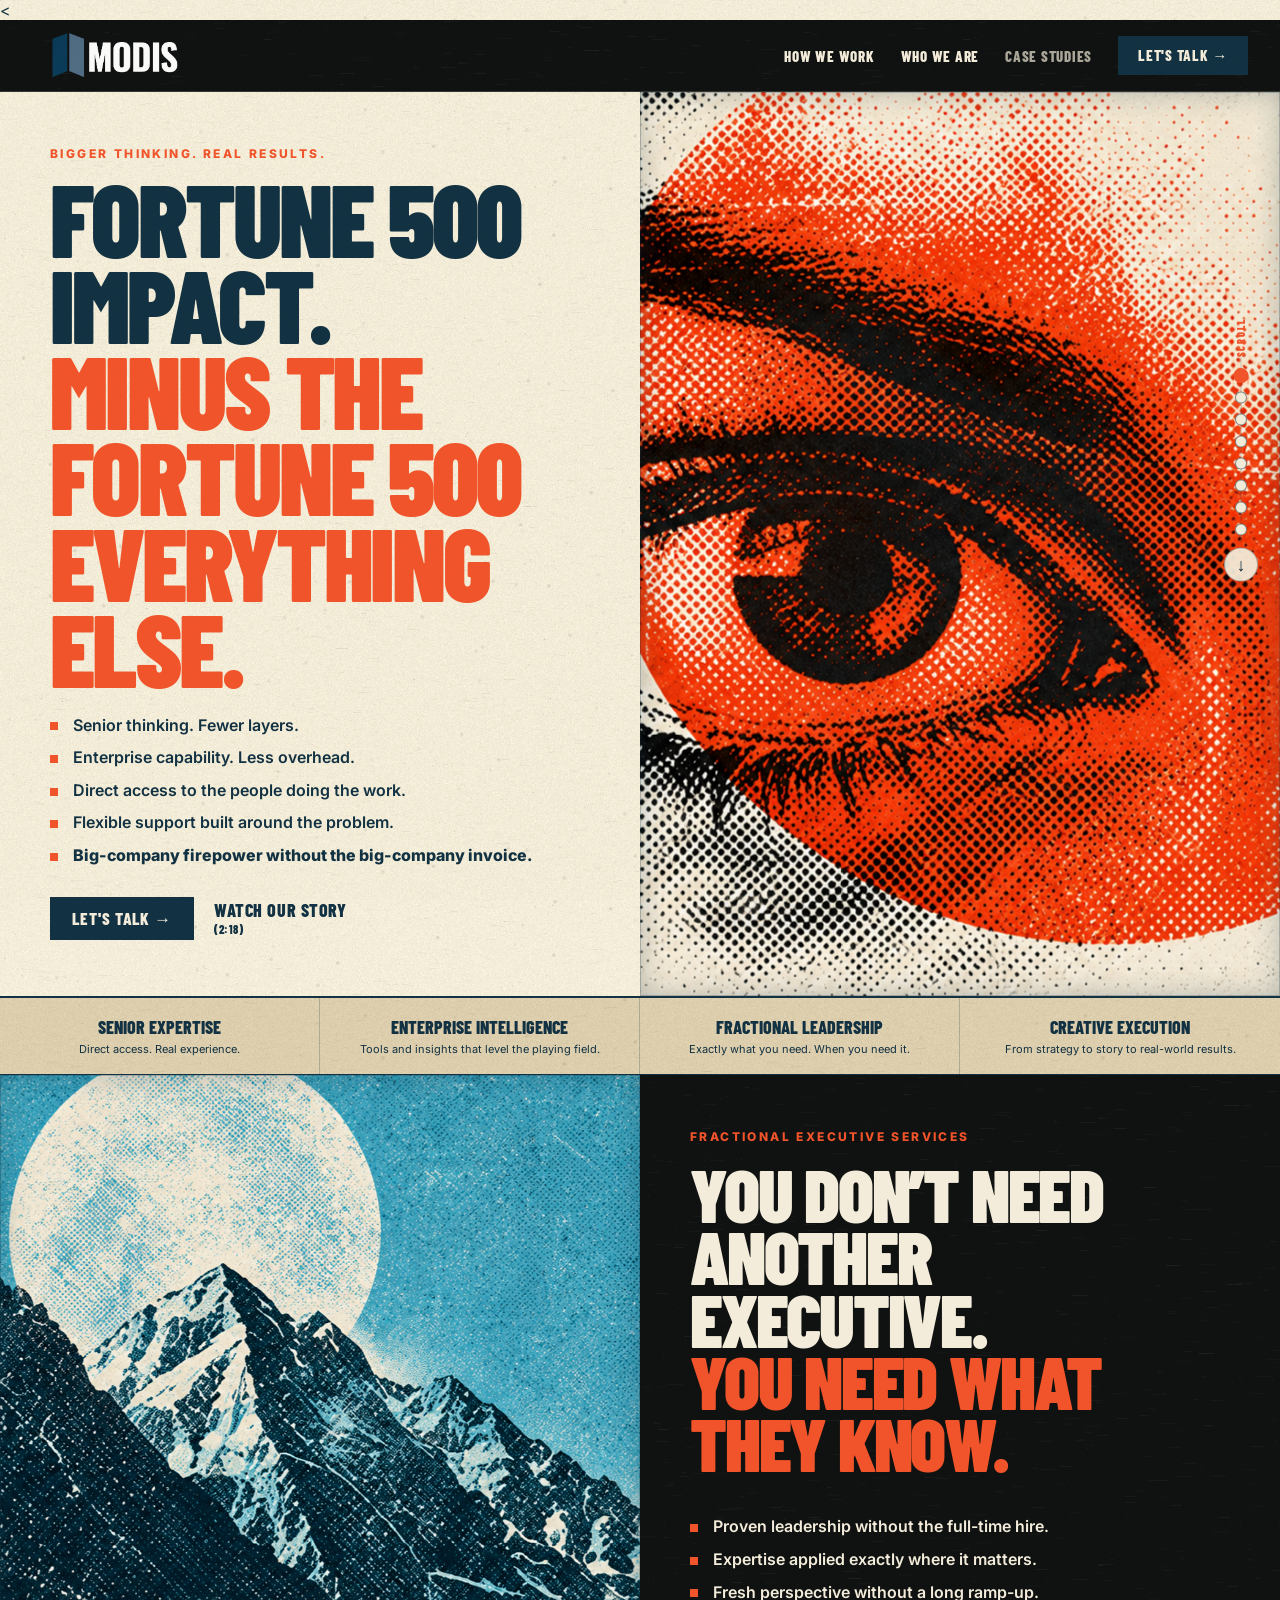
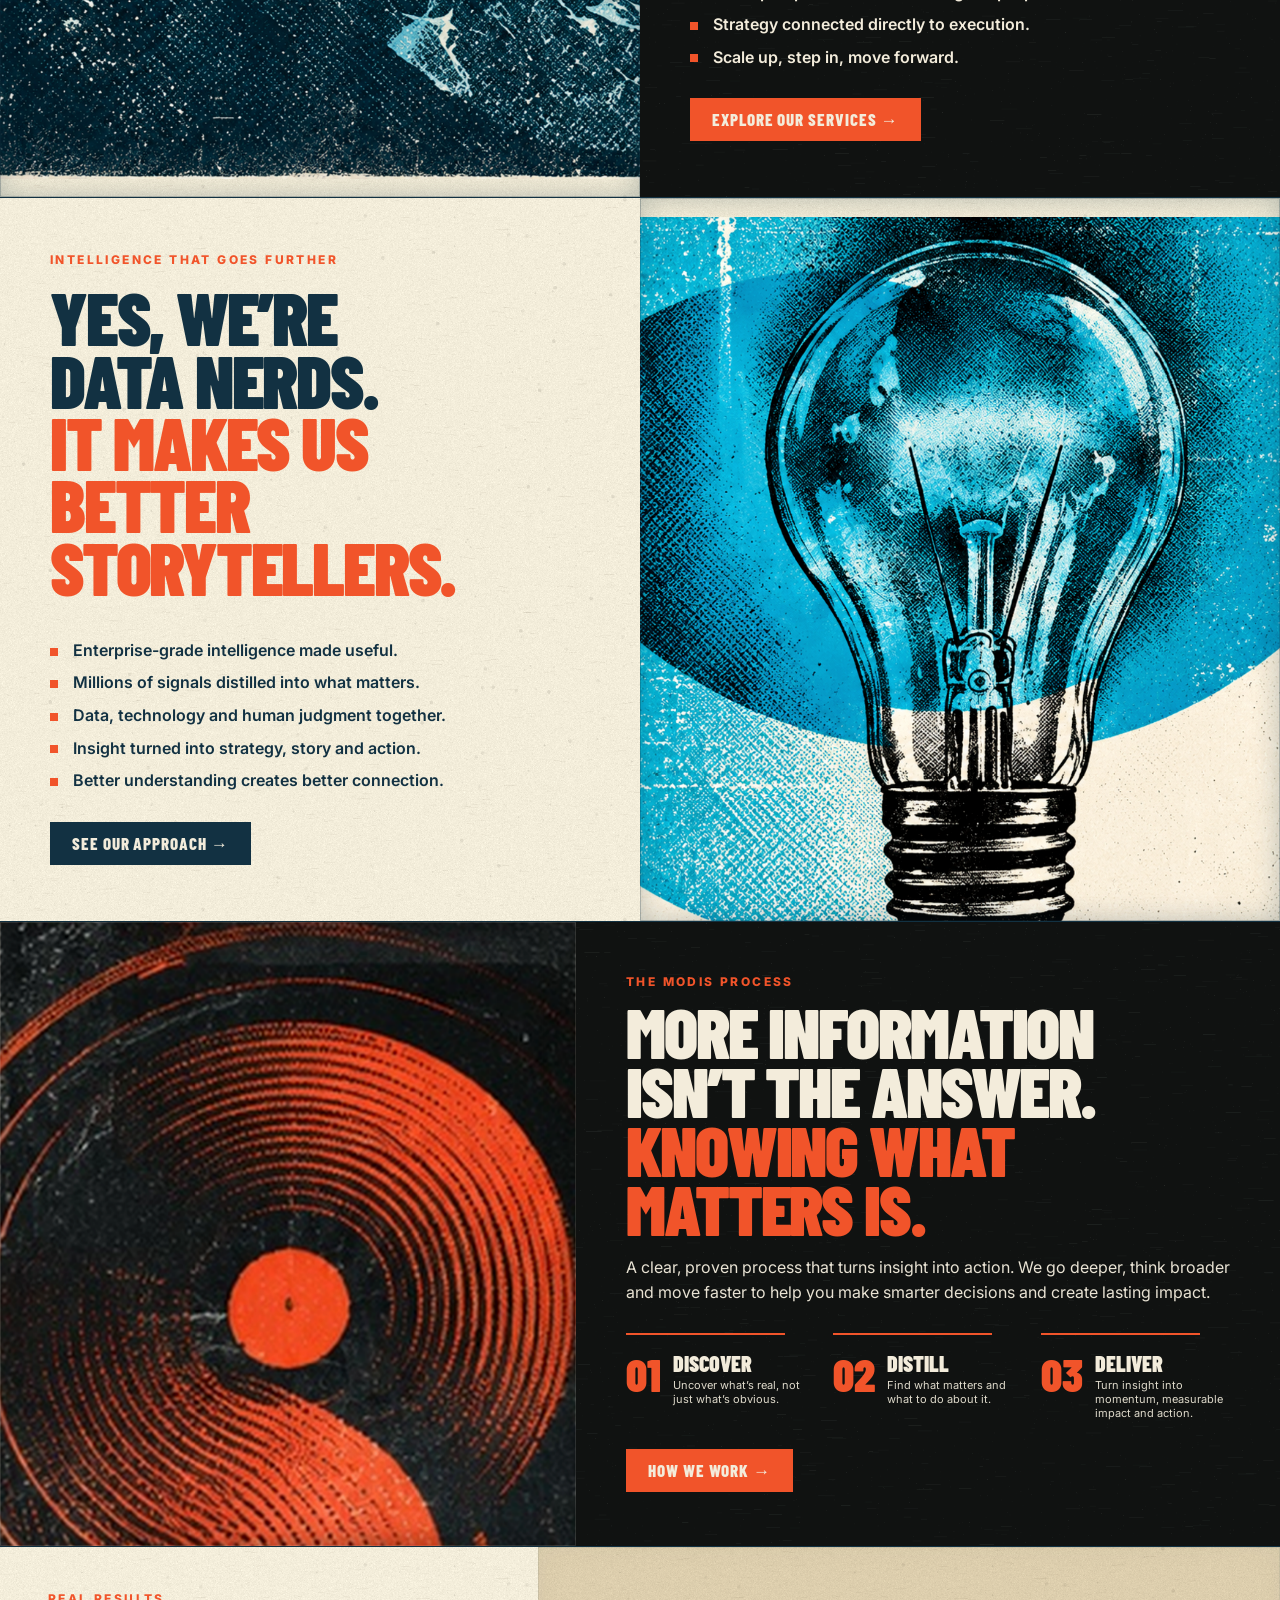
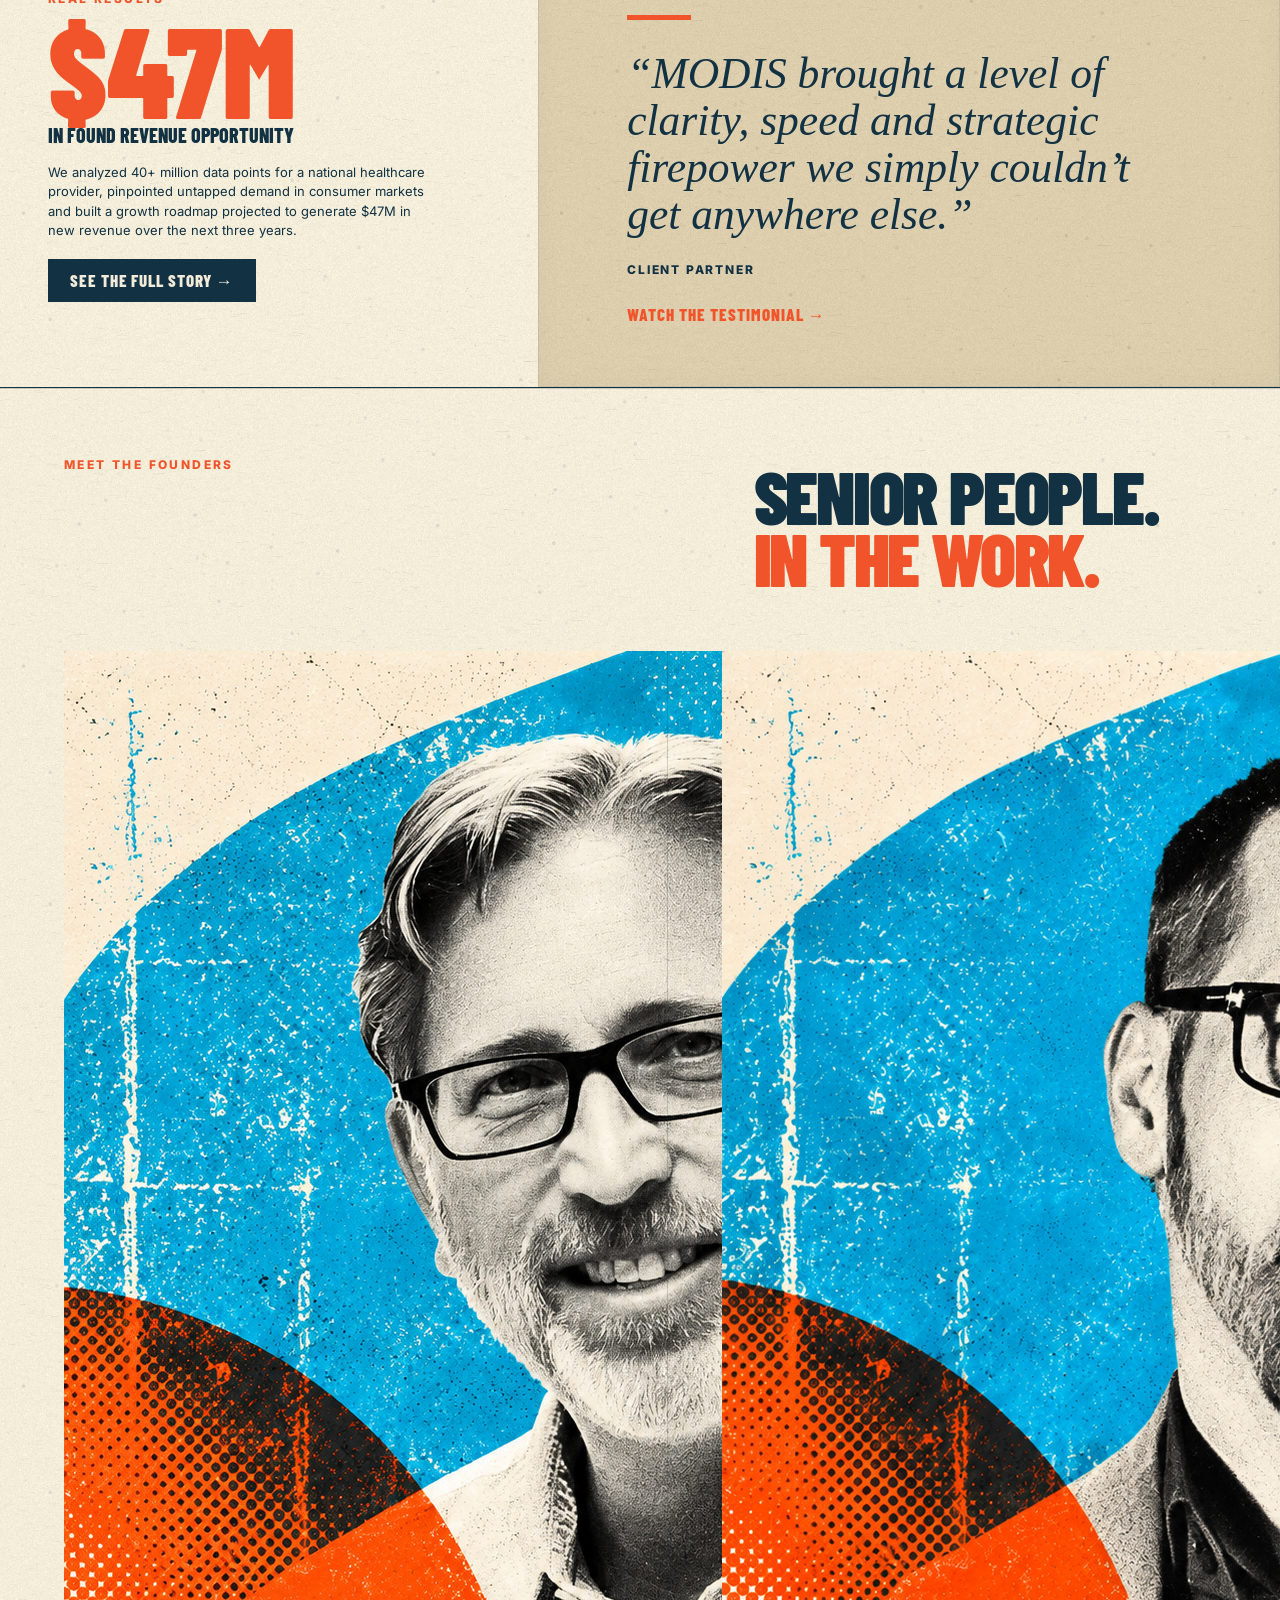
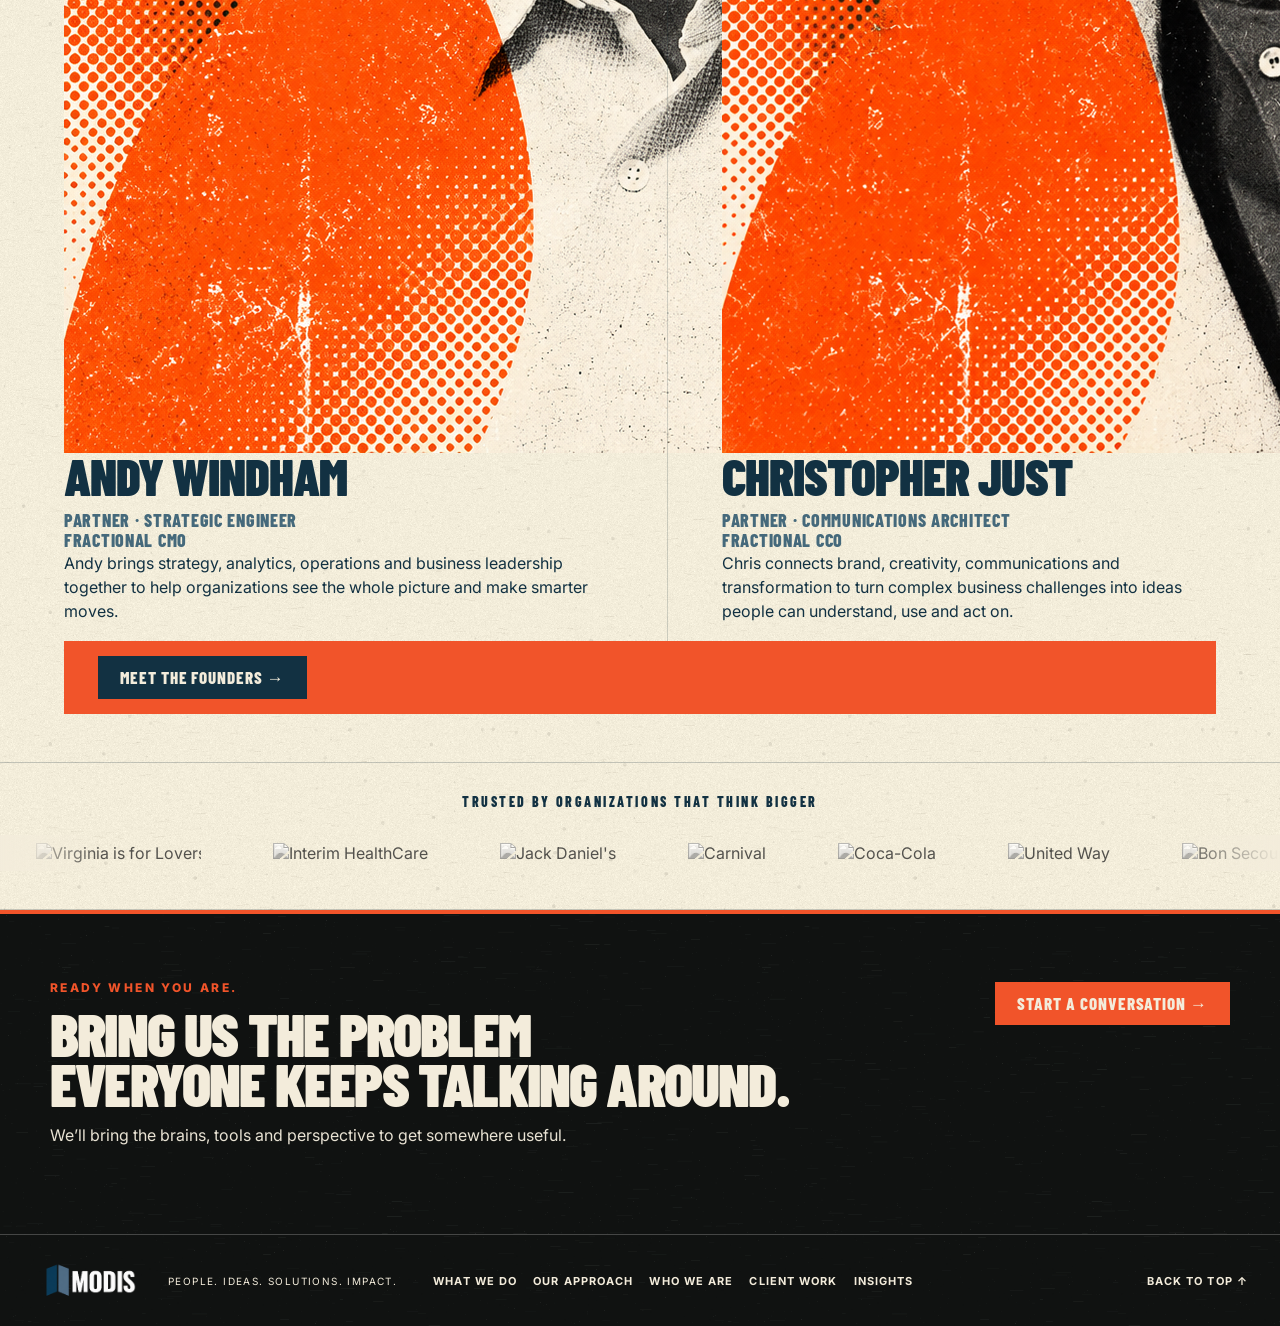
==== commit 15329497: "Simplify homepage founder bios" ====
--- a/index.html
+++ b/index.html
@@ -486,180 +486,87 @@
     </section>
 
 
-    <!-- =====================================
-         FOUNDERS
-         ===================================== -->
-
-    <section
-      class="founders paper"
-      id="team"
-    >
-
-      <div class="founders-intro">
-
-        <div class="founders-head">
-
-          <p class="kicker">
-            MEET THE FOUNDERS
-          </p>
-
-          <h2>
-            DIFFERENT PERSPECTIVES.
-
-            <span>
-              A STRONGER RESULT.
-            </span>
-          </h2>
-
-        </div>
-
-
-        <div class="founders-summary">
-
-          <p>
-            Strategy and creativity. Data and intuition. Business and brand.
-            Together, we bring a rare combination of experience, perspective
-            and obsession for what’s possible.
-          </p>
-
-        </div>
-
-      </div>
-
-
-      <div class="founders-grid">
-
-
-        <!-- ANDY -->
-
-        <article class="founder-card">
-
-          <div class="founder-photo-wrap">
-
-            <img
-              src="assets/andy-windham.png"
-              alt="Andy Windham"
-              class="founder-photo parallax"
-              data-speed="0.045"
-            >
-
-          </div>
-
-
-          <div class="founder-copy">
-
-            <h3>
-              ANDY<br>
-              WINDHAM
-            </h3>
-
-            <p class="founder-role">
-              FOUNDER, STRATEGIC ENGINEER<br>
-              FRACTIONAL CHIEF MARKETING OFFICER
-            </p>
-
-            <div class="accent-line"></div>
-
-            <p>
-              <strong>
-                Andy makes complex marketing organizations work better.
-              </strong>
-
-              His twenty-five+ years across corporate and agency leadership give him
-              the rare ability to see the whole system, from research and strategy
-              to operations, media, creative and performance, then focus teams on
-              the moves that matter most.
-            </p>
-
-            <p>
-              That breadth is what makes him especially effective as a fractional
-              CMO. He can step into complex organizations quickly, identify where
-              strategy, people or process are getting in the way and build a clearer
-              path from opportunity to execution.
-            </p>
-
-            <p>
-              His experience spans B2B, technology, healthcare, financial services,
-              industrial, education and hospitality, always with the same goal:
-              smarter decisions, stronger alignment and measurable business results.
-            </p>
-
-          </div>
-
-        </article>
-
-
-        <!-- CHRISTOPHER -->
-
-        <article class="founder-card">
-
-          <div class="founder-photo-wrap">
-
-            <img
-              src="assets/christopher-just.png"
-              alt="Christopher Just"
-              class="founder-photo parallax"
-              data-speed="0.045"
-            >
-
-          </div>
-
-
-          <div class="founder-copy">
-
-            <h3>
-              CHRISTOPHER<br>
-              JUST
-            </h3>
-
-            <p class="founder-role">
-              FOUNDER, COMMUNICATIONS ARCHITECT<br>
-              FRACTIONAL BRAND &amp; MARKETING TRANSFORMATION EXECUTIVE
-            </p>
-
-            <div class="accent-line"></div>
-
-            <p>
-              <strong>
-                Chris fixes more than the work. He helps fix the way the work gets made.
-              </strong>
-
-              From brand strategy and creative leadership to organizational alignment,
-              process and communications, he helps complex marketing teams eliminate
-              friction, break down silos and turn intelligence into stronger outcomes.
-            </p>
-
-            <p>
-              His twenty-five+ years include global work for Coca-Cola, Nestlé,
-              Verizon and Campbell’s, along with fractional engagements helping large
-              organizations rethink how teams collaborate, decisions get made and
-              marketing moves from strategy to execution.
-            </p>
-
-            <p>
-              His work has been recognized by the EFFIEs, ADDYs and Communication Arts.
-            </p>
-
-          </div>
-
-        </article>
-
-      </div>
-
-
-      <div class="founders-cta-wrap">
-
-        <a
-          class="btn founders-cta"
-          href="#about"
+<section class="founders" id="founders">
+
+  <div class="founders-intro">
+    <p class="kicker">MEET THE FOUNDERS</p>
+
+    <h2>
+      SENIOR PEOPLE.<br>
+      <span>IN THE WORK.</span>
+    </h2>
+  </div>
+
+
+  <div class="founders-grid">
+
+    <article class="founder-card">
+
+      <div class="founder-image">
+        <img
+          src="assets/andy-windham.png"
+          alt="Andy Windham"
         >
-          GET TO KNOW THEM →
-        </a>
-
-      </div>
-
-    </section>
-
+      </div>
+
+      <div class="founder-copy">
+
+        <h3>ANDY WINDHAM</h3>
+
+        <p class="founder-role">
+          Partner · Strategic Engineer<br>
+          Fractional CMO
+        </p>
+
+        <p>
+          Andy brings strategy, analytics, operations and business
+          leadership together to help organizations see the whole
+          picture and make smarter moves.
+        </p>
+
+      </div>
+
+    </article>
+
+
+    <article class="founder-card">
+
+      <div class="founder-image">
+        <img
+          src="assets/christopher-just.png"
+          alt="Christopher Just"
+        >
+      </div>
+
+      <div class="founder-copy">
+
+        <h3>CHRISTOPHER JUST</h3>
+
+        <p class="founder-role">
+          Partner · Communications Architect<br>
+          Fractional CCO
+        </p>
+
+        <p>
+          Chris connects brand, creativity, communications and
+          transformation to turn complex business challenges into
+          ideas people can understand, use and act on.
+        </p>
+
+      </div>
+
+    </article>
+
+  </div>
+
+
+  <div class="founders-cta">
+    <a class="btn" href="about-us.html">
+      MEET THE FOUNDERS →
+    </a>
+  </div>
+
+</section>
 
     <!-- =====================================
          TRUSTED BY / LOGO MARQUEE
--- a/styles.css
+++ b/styles.css
@@ -4751,4 +4751,273 @@
       scale(1) !important;
   }
 
-}+}
+/* =========================================================
+   HOW WE WORK — MODIS MODEL IMAGE
+   ========================================================= */
+
+.hww-diagram-image-card {
+  position: relative;
+  display: flex;
+  align-items: center;
+  justify-content: center;
+
+  width: 100%;
+  min-height: 620px;
+
+  padding: 28px;
+
+  overflow: hidden;
+
+  background: transparent;
+  border: 0;
+  box-shadow: none;
+}
+
+
+/* subtle print-field behind the transparent art */
+
+.hww-diagram-image-card::before {
+  content: "";
+  position: absolute;
+  left: 50%;
+  top: 50%;
+
+  width: 92%;
+  aspect-ratio: 1;
+
+  transform: translate(-50%, -50%);
+
+  border-radius: 50%;
+
+  background:
+    radial-gradient(
+      circle,
+      rgba(243,236,219,.07) 0,
+      rgba(243,236,219,.025) 48%,
+      transparent 72%
+    );
+
+  pointer-events: none;
+}
+
+
+/* actual MODIS wheel */
+
+.hww-model-diagram-image {
+  position: relative;
+
+  width: min(115%, 760px);
+  height: auto;
+  max-width: none;
+
+  display: block;
+
+  object-fit: contain;
+
+  will-change: transform;
+
+  filter:
+    drop-shadow(
+      0 18px 24px rgba(0,0,0,.20)
+    );
+}
+
+
+/* TABLET */
+
+@media (max-width: 1100px) {
+
+  .hww-diagram-image-card {
+    min-height: 540px;
+    padding: 20px;
+  }
+
+  .hww-model-diagram-image {
+    width: min(112%, 650px);
+  }
+
+}
+
+
+/* MOBILE */
+
+@media (max-width: 820px) {
+
+  .hww-diagram-image-card {
+    min-height: 0;
+    padding: 20px 0;
+  }
+
+  .hww-model-diagram-image {
+    width: min(108%, 620px);
+  }
+
+}
+
+
+@media (max-width: 520px) {
+
+  .hww-model-diagram-image {
+    width: 110%;
+    margin-left: -5%;
+  }
+
+}
+/* =========================================================
+   HOW WE WORK — MODIS MODEL POINTS
+   Restore full-width row beneath new diagram
+   ========================================================= */
+
+.hww-model-points {
+  position: relative;
+  z-index: 3;
+
+  display: grid;
+  grid-template-columns: repeat(3, minmax(0, 1fr));
+
+  width: 100%;
+  max-width: none;
+
+  margin: 70px 0 0;
+  padding: 0 5vw;
+
+  box-sizing: border-box;
+}
+
+
+/* individual columns */
+
+.hww-model-points article {
+  min-width: 0;
+  min-height: 220px;
+
+  padding:
+    34px
+    clamp(28px, 3vw, 56px)
+    38px;
+
+  border-top: 1px solid rgba(243,236,219,.18);
+  border-right: 1px solid rgba(241,84,42,.55);
+
+  box-sizing: border-box;
+}
+
+
+/* first column aligns with page margin */
+
+.hww-model-points article:first-child {
+  padding-left: 0;
+}
+
+
+/* final column */
+
+.hww-model-points article:last-child {
+  border-right: 0;
+  padding-right: 0;
+}
+
+
+/* headings */
+
+.hww-model-points h3 {
+  margin: 0 0 14px;
+
+  color: var(--paper);
+
+  font-family: "Barlow Condensed", sans-serif;
+  font-size: clamp(42px, 3.5vw, 62px);
+  font-weight: 900;
+  line-height: .82;
+
+  text-transform: uppercase;
+}
+
+
+/* body copy */
+
+.hww-model-points p {
+  max-width: 330px;
+  margin: 0;
+
+  color: rgba(243,236,219,.82);
+
+  font-size: 16px;
+  line-height: 1.52;
+}
+
+
+/* =========================================================
+   TABLET
+   ========================================================= */
+
+@media (max-width: 1100px) {
+
+  .hww-model-points {
+    margin-top: 52px;
+    padding-left: 34px;
+    padding-right: 34px;
+  }
+
+  .hww-model-points article {
+    padding:
+      30px
+      28px
+      34px;
+  }
+
+  .hww-model-points article:first-child {
+    padding-left: 0;
+  }
+
+  .hww-model-points article:last-child {
+    padding-right: 0;
+  }
+
+  .hww-model-points h3 {
+    font-size: 44px;
+  }
+
+}
+
+
+/* =========================================================
+   MOBILE
+   ========================================================= */
+
+@media (max-width: 820px) {
+
+  .hww-model-points {
+    grid-template-columns: 1fr;
+
+    margin-top: 36px;
+
+    padding:
+      0
+      24px;
+  }
+
+  .hww-model-points article,
+  .hww-model-points article:first-child,
+  .hww-model-points article:last-child {
+    min-height: 0;
+
+    padding:
+      27px
+      0
+      30px;
+
+    border-right: 0;
+    border-top: 1px solid rgba(243,236,219,.18);
+  }
+
+  .hww-model-points h3 {
+    font-size: 46px;
+  }
+
+  .hww-model-points p {
+    max-width: 520px;
+  }
+
+}
